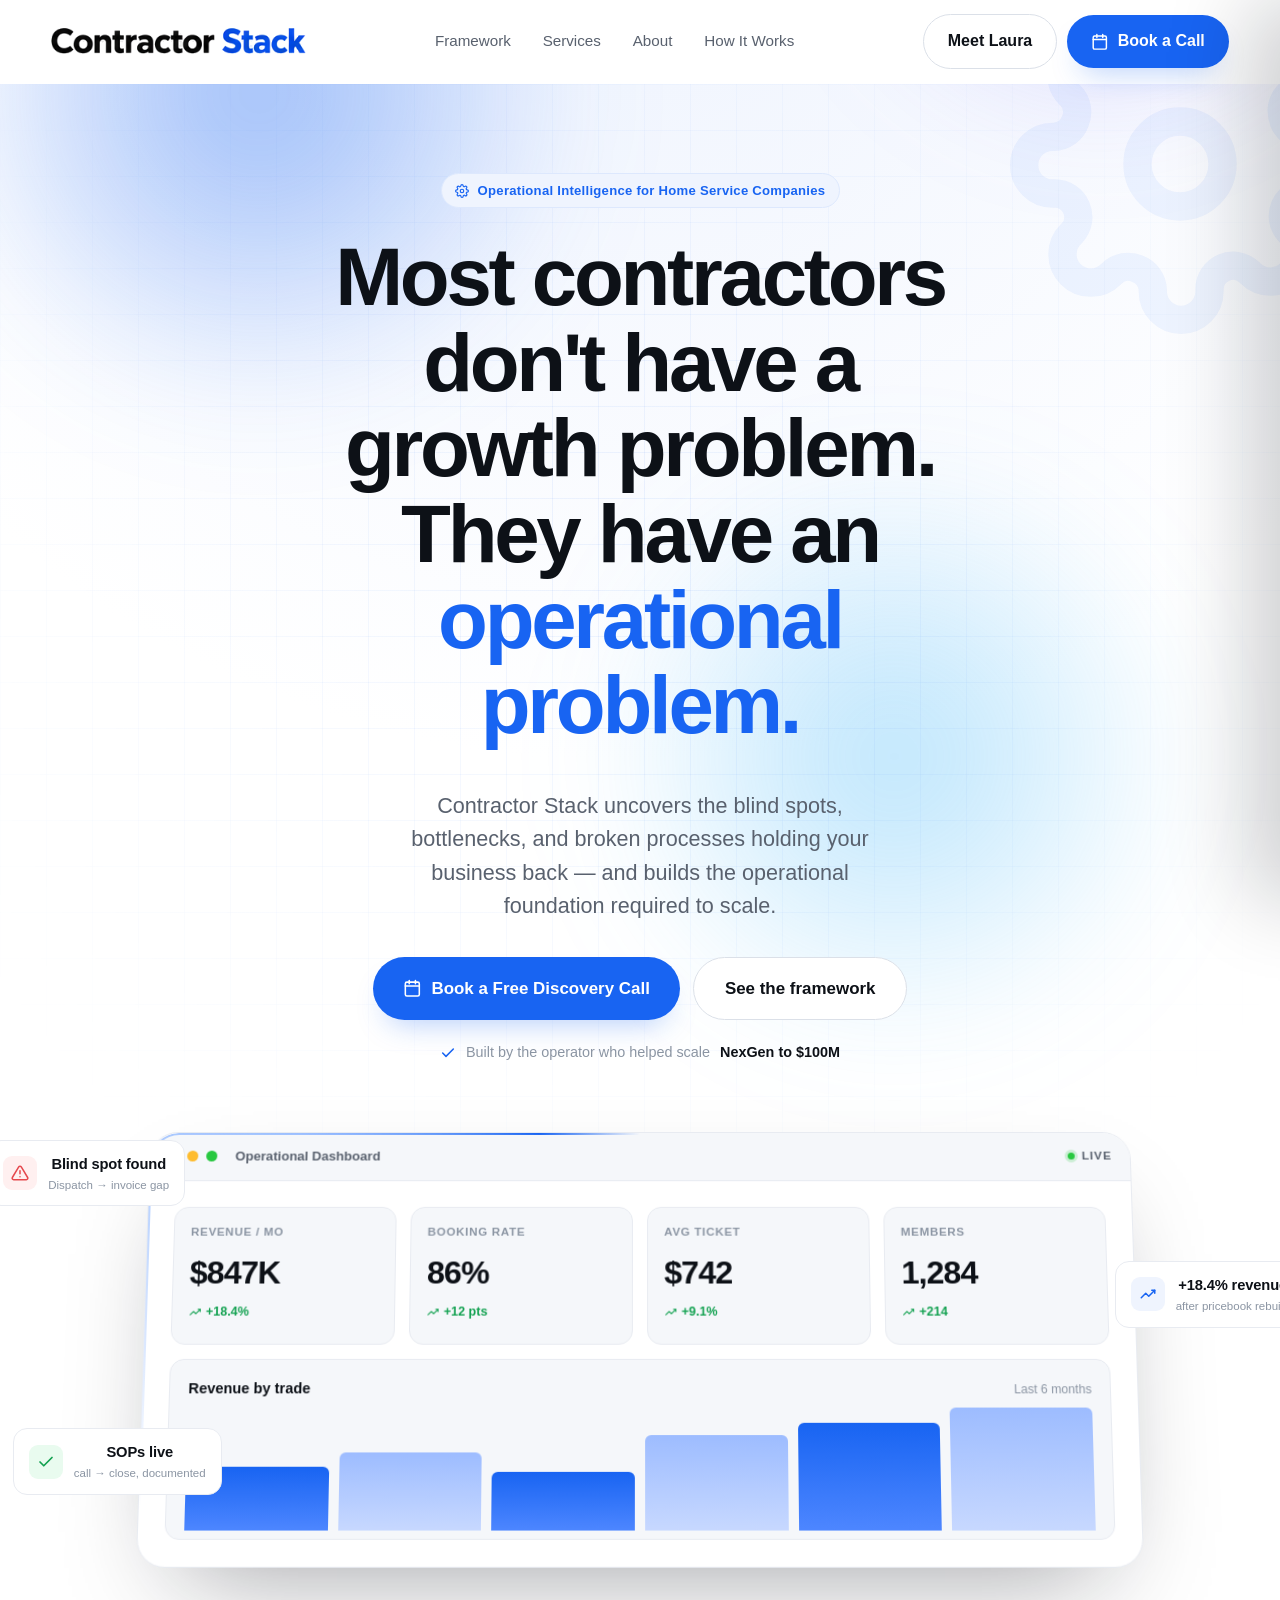
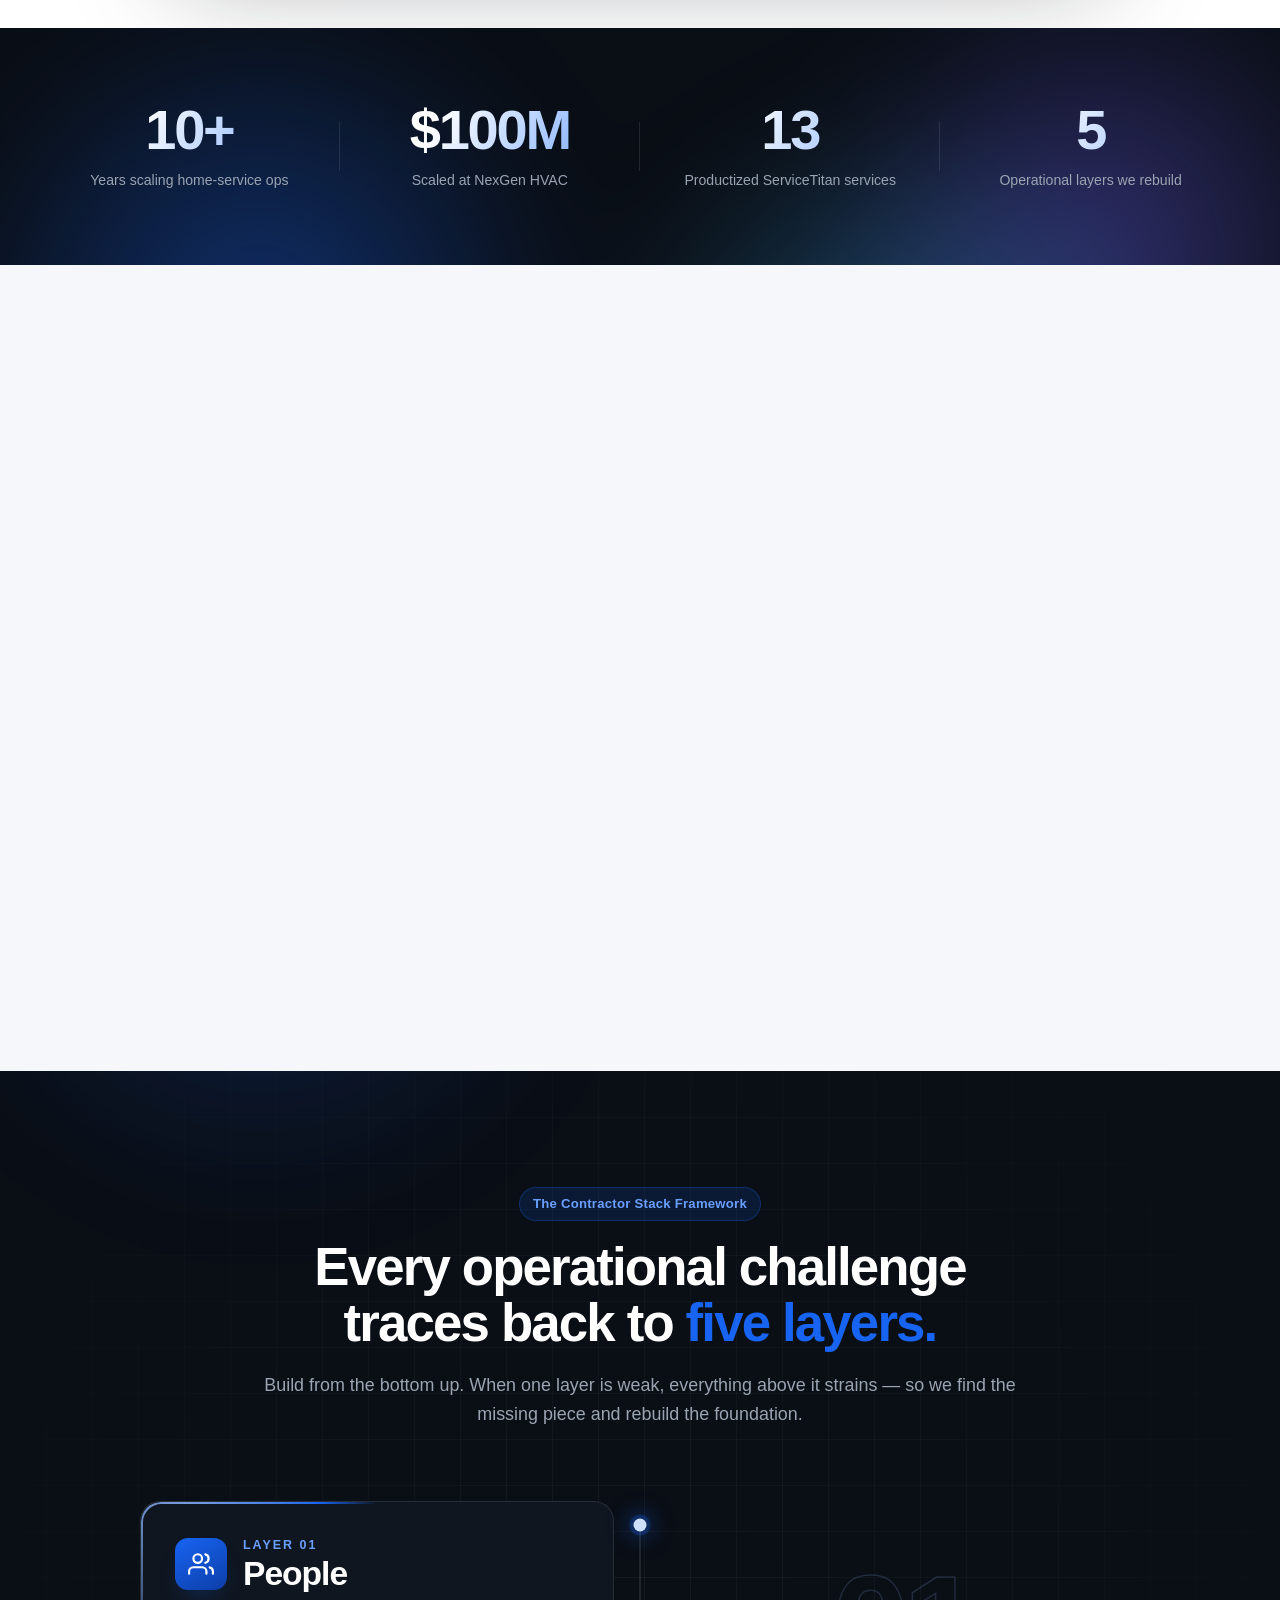
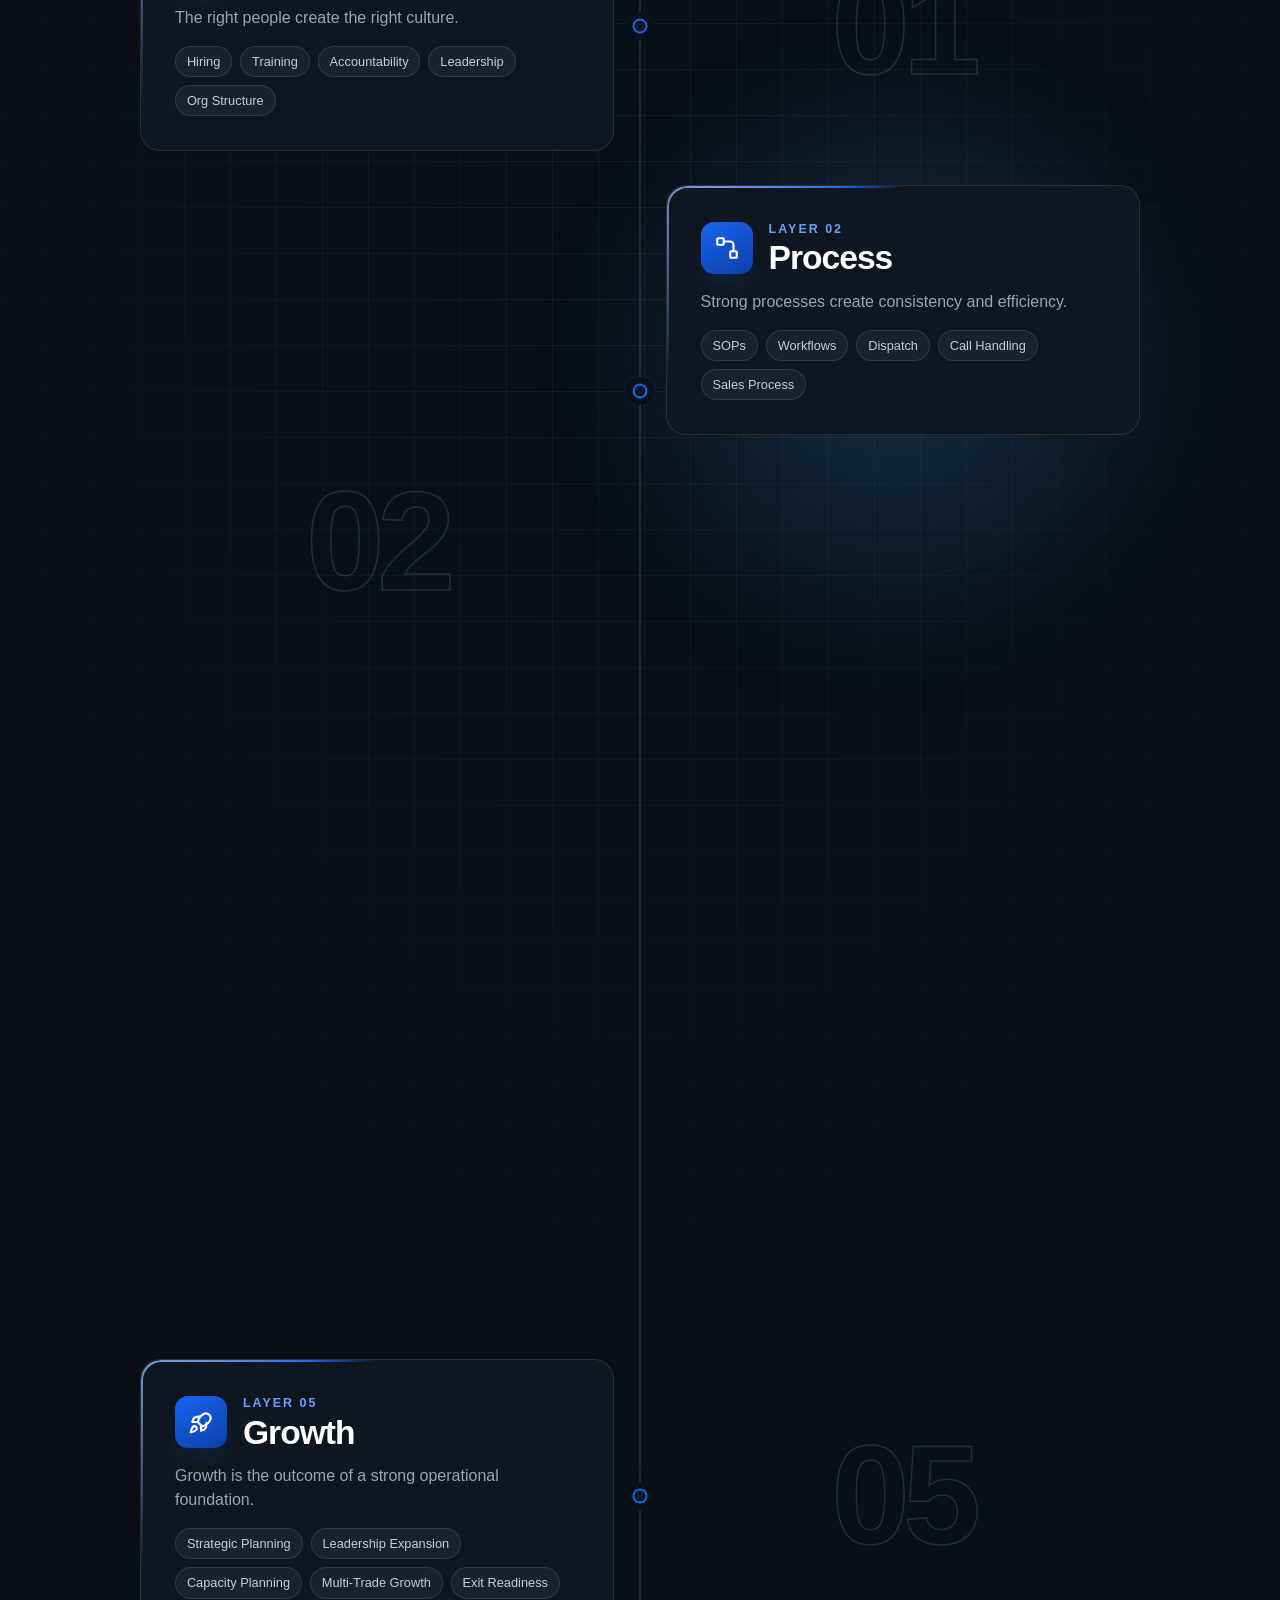
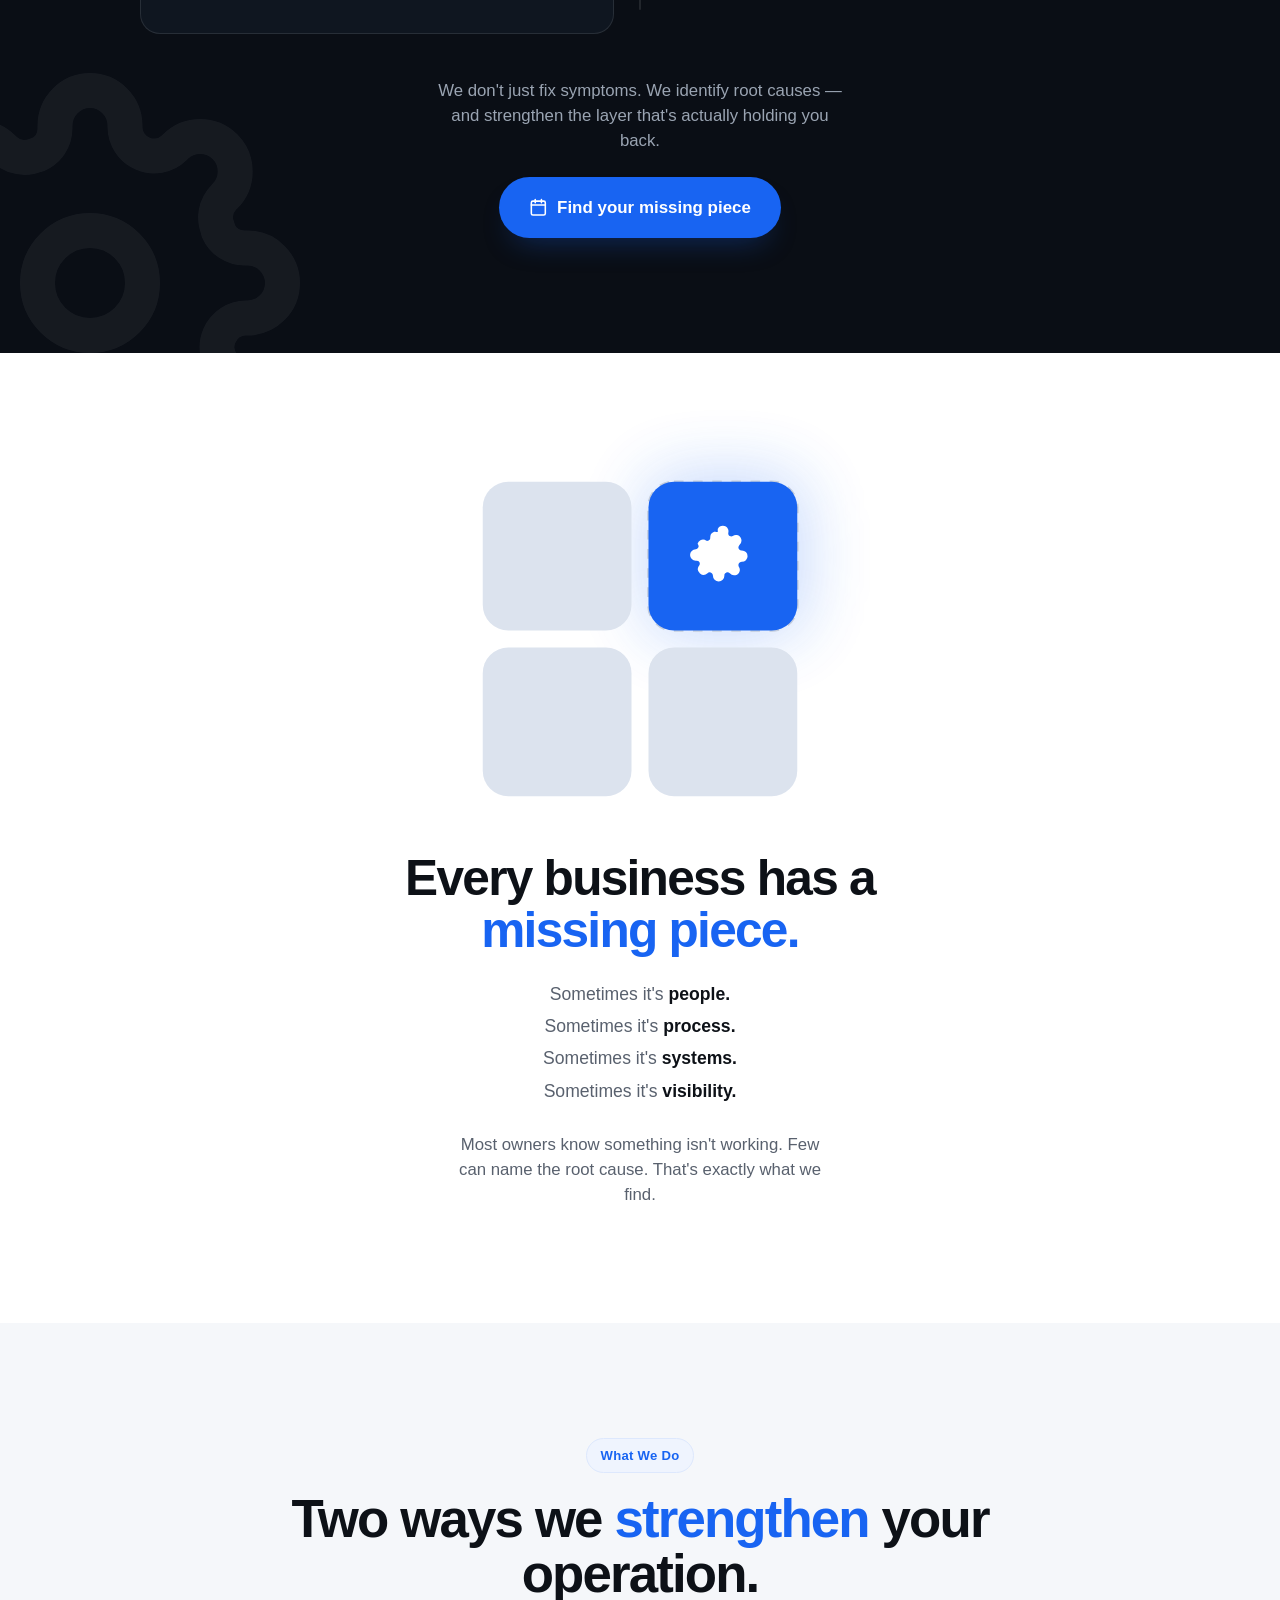
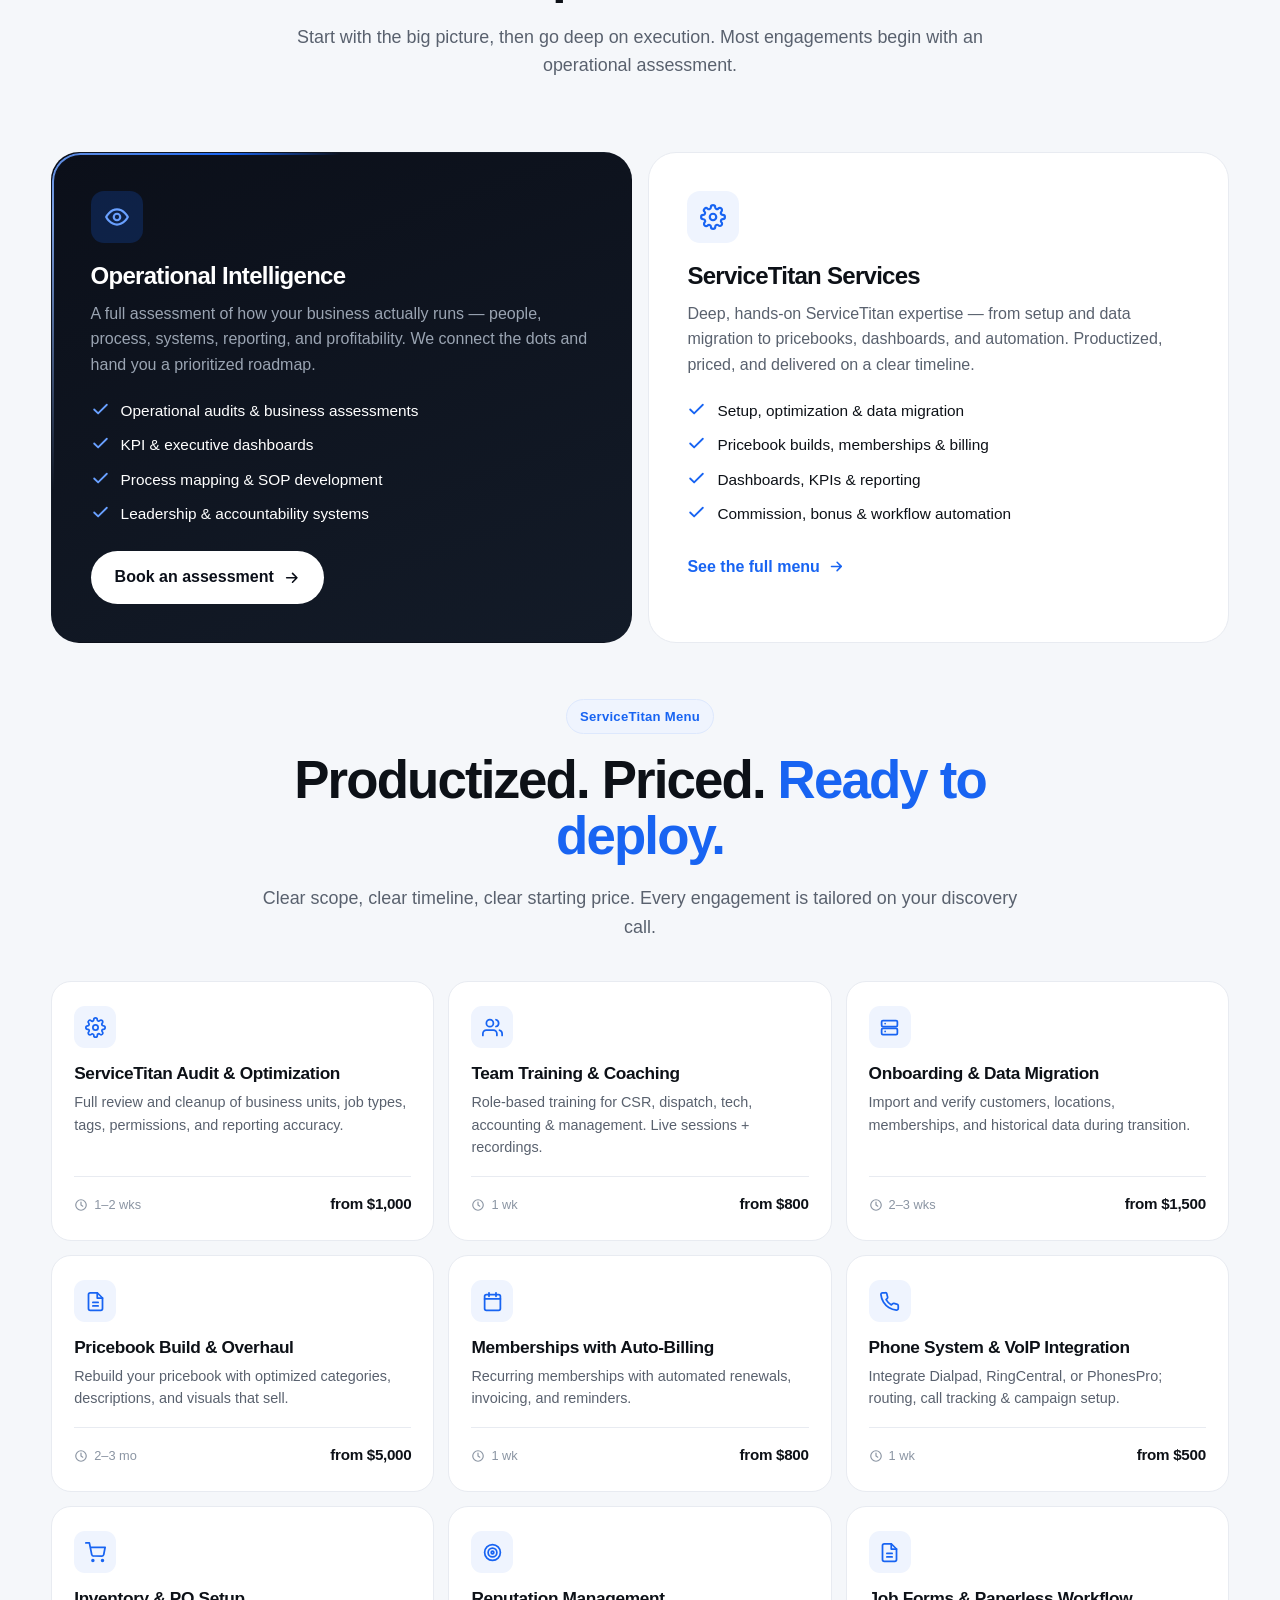
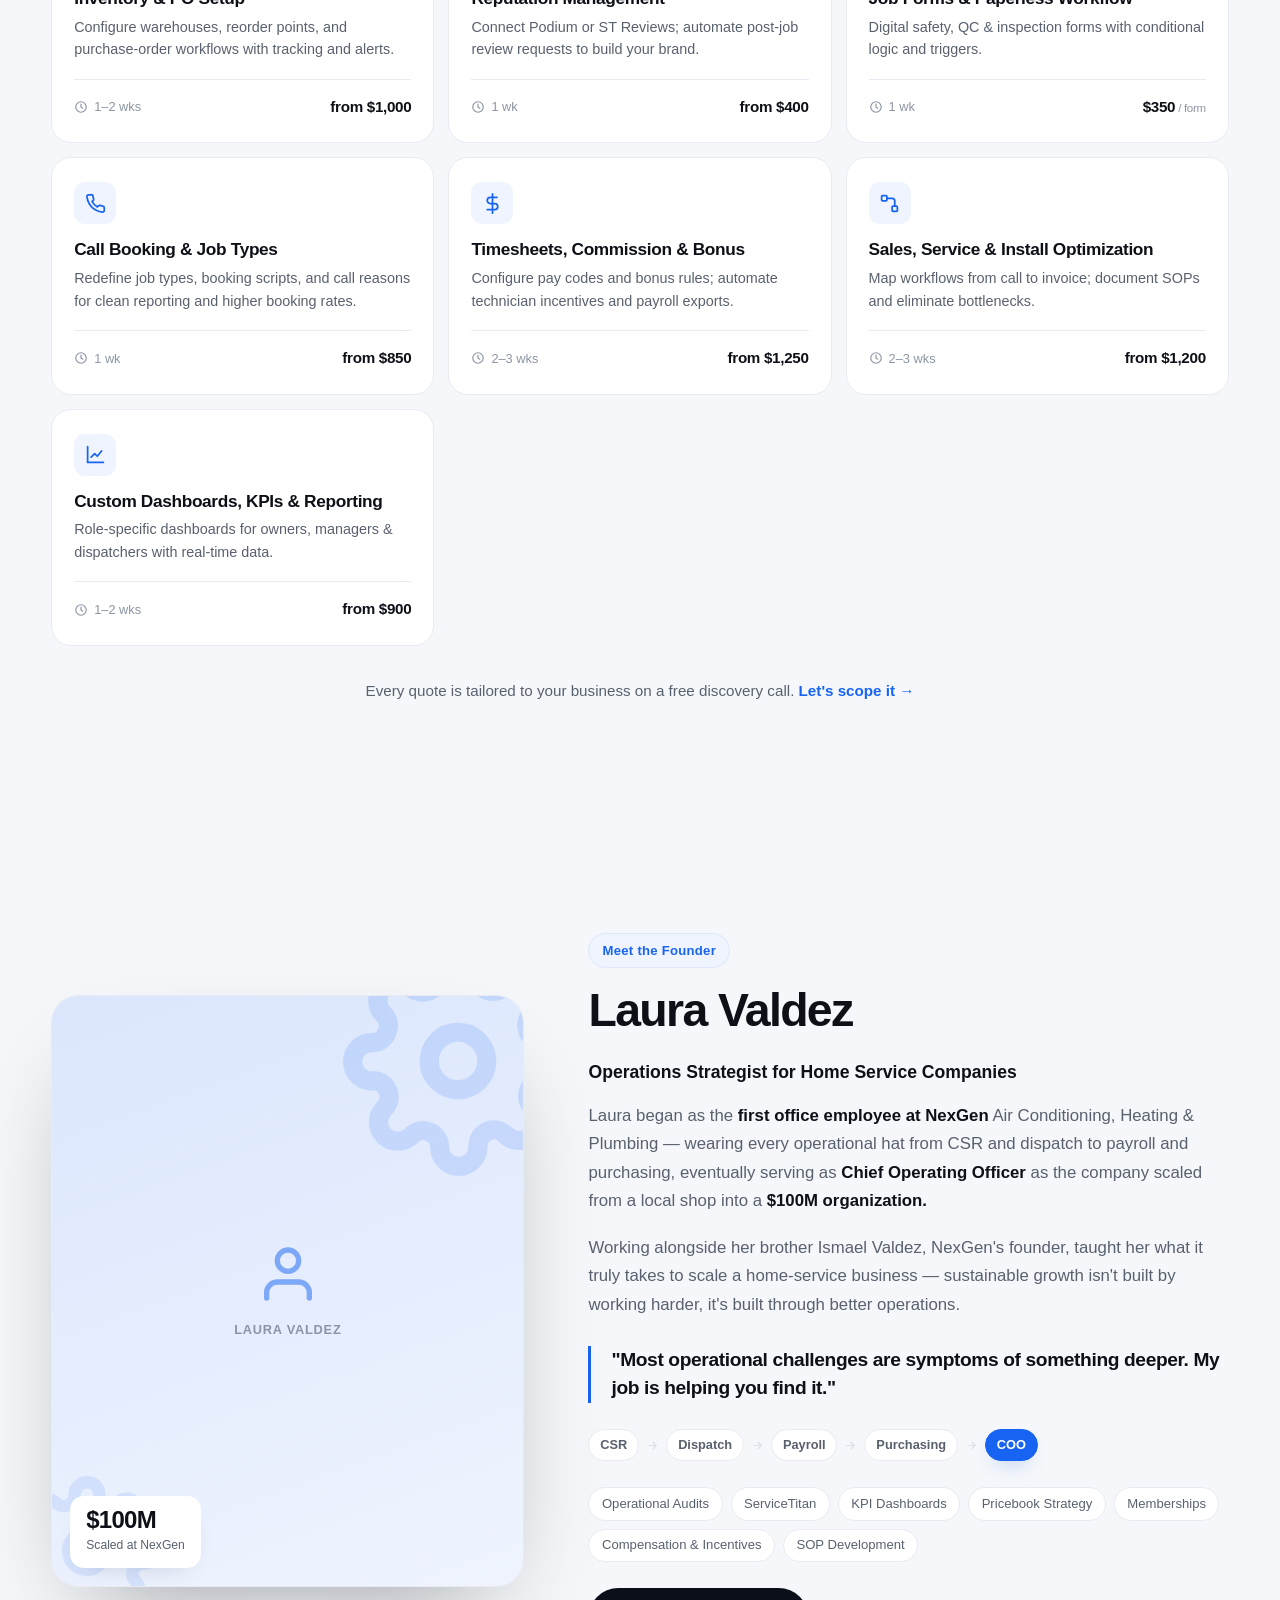
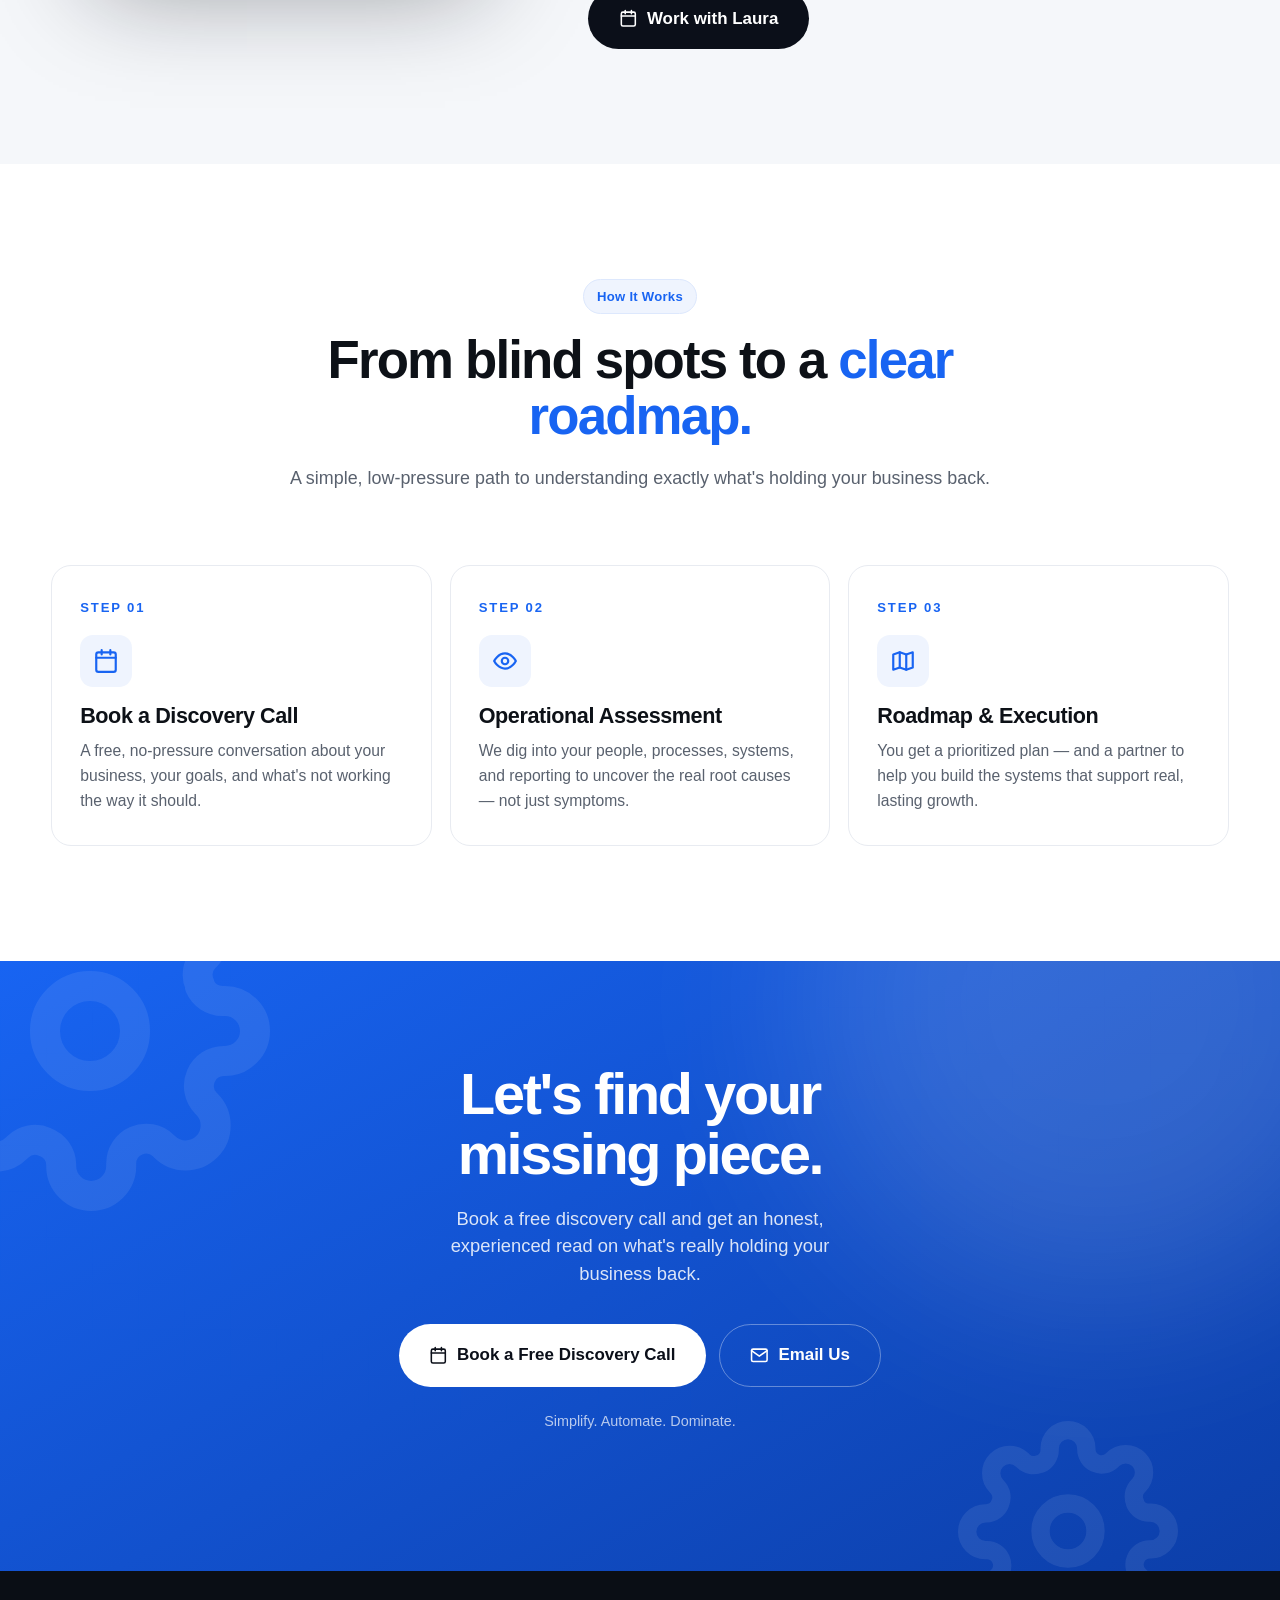
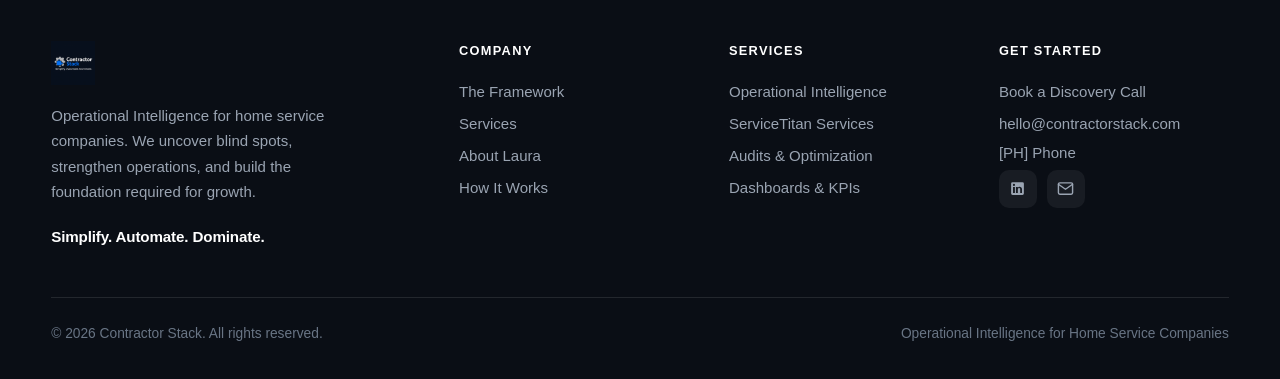
==== index.html @ b3889543 "initiate" ====
<!DOCTYPE html>
<html lang="en">
<head>
<meta charset="UTF-8" />
<meta name="viewport" content="width=device-width, initial-scale=1.0" />
<title>Contractor Stack — Operational Intelligence for Home Service Companies</title>
<meta name="description" content="Most contractors don't have a growth problem — they have an operational problem. Contractor Stack uncovers blind spots, strengthens operations, and builds the foundation for growth. Book a free discovery call." />
<meta name="theme-color" content="#ffffff" />
<link rel="icon" href="assets/img/logo-icon.png" />

<!--
  ===========================================================================
   CONTRACTOR STACK — HOMEPAGE (single self-contained file)
   Operational Intelligence for Home Service Companies · Founder: Laura Valdez
   Tagline: Simplify. Automate. Dominate.
   Brand: blue #1864F2 · black #111 · grays · white. Type: Suisse Intl (Apple-style).
   [PH] to swap: booking/Calendly URL (all "Book a Discovery Call" CTAs → #contact),
   contact email/phone/domain, Laura headshot, testimonials, partner logos.
  ===========================================================================
-->

<link rel="stylesheet" href="assets/site.css">
</head>
<body>

<!-- ============ NAV ============ -->
<header class="nav" id="nav">
  <div class="wrap">
    <a href="#top" class="brand" aria-label="Contractor Stack home"><img src="assets/img/logo-word.png" alt="Contractor Stack"></a>
    <nav class="nav-links">
      <a href="framework.html">Framework</a>
      <a href="services.html">Services</a>
      <a href="about.html">About</a>
      <a href="index.html#process">How It Works</a>
    </nav>
    <div class="nav-cta">
      <a class="btn btn-ghost" href="about.html">Meet Laura</a>
      <a class="btn btn-blue" href="contact.html"><svg><use href="#i-cal"/></svg> Book a Call</a>
    </div>
    <button class="nav-toggle" id="navToggle" aria-label="Menu"><span></span><span></span><span></span></button>
  </div>
</header>
<div class="drawer" id="drawer">
  <div class="drawer-scrim" data-close></div>
  <div class="drawer-panel">
    <div class="dh"><img src="assets/img/logo-word.png" alt="Contractor Stack"><button class="drawer-close" data-close aria-label="Close">&times;</button></div>
    <a class="dl" href="framework.html" data-close>Framework</a>
    <a class="dl" href="services.html" data-close>Services</a>
    <a class="dl" href="about.html" data-close>About</a>
    <a class="dl" href="index.html#process" data-close>How It Works</a>
    <div class="drawer-foot">
      <a class="btn btn-blue" href="contact.html" data-close><svg><use href="#i-cal"/></svg> Book a Free Discovery Call</a>
    </div>
  </div>
</div>
<span id="top"></span>

<!-- ============ HERO ============ -->
<section class="hero">
  <div class="aurora"><span class="a1"></span><span class="a2"></span><span class="a3"></span></div>
  <div class="grid-bg"></div>
  <svg class="gear-deco" style="width:340px;height:340px;top:-90px;right:-70px"><use href="#i-gear"/></svg>
  <div class="wrap">
    <span class="eyebrow reveal"><svg style="width:14px;height:14px"><use href="#i-gear"/></svg> Operational Intelligence for Home Service Companies</span>
    <h1 class="reveal" data-d="1">Most contractors don't have a growth problem. They have an <span class="blue">operational problem.</span></h1>
    <p class="hero-sub reveal" data-d="2">Contractor Stack uncovers the blind spots, bottlenecks, and broken processes holding your business back — and builds the operational foundation required to scale.</p>
    <div class="hero-cta reveal" data-d="3">
      <a class="btn btn-blue btn-lg" href="contact.html"><svg><use href="#i-cal"/></svg> Book a Free Discovery Call</a>
      <a class="btn btn-ghost btn-lg" href="framework.html">See the framework</a>
    </div>
    <div class="hero-trust reveal" data-d="4"><svg><use href="#i-check"/></svg> Built by the operator who helped scale <b>NexGen to $100M</b></div>
  </div>

  <div class="hero-visual reveal" data-d="3">
    <div class="float-card fc-1"><span class="fc-ico" style="background:#fff0f0;color:#e5484d"><svg><use href="#i-alert"/></svg></span><span><b>Blind spot found</b><small>Dispatch → invoice gap</small></span></div>
    <div class="float-card fc-2"><span class="fc-ico" style="background:var(--blue-050);color:var(--blue)"><svg><use href="#i-trend"/></svg></span><span><b>+18.4% revenue</b><small>after pricebook rebuild</small></span></div>
    <div class="float-card fc-3"><span class="fc-ico" style="background:#e9fbef;color:#12a150"><svg><use href="#i-check"/></svg></span><span><b>SOPs live</b><small>call → close, documented</small></span></div>
    <div class="dash beam" id="dash">
      <div class="dash-bar">
        <span class="dash-dot"></span><span class="dash-dot"></span><span class="dash-dot"></span>
        <span class="dash-title">Operational Dashboard</span>
        <span class="dash-live"><span class="d"></span> Live</span>
      </div>
      <div class="dash-body">
        <div class="kpi"><div class="l">Revenue / Mo</div><div class="n" data-count="just" data-prefix="$" data-suffix="K">0</div><div class="chg"><svg><use href="#i-trend"/></svg> +18.4%</div></div>
        <div class="kpi"><div class="l">Booking Rate</div><div class="n" data-count="86" data-suffix="%">0</div><div class="chg"><svg><use href="#i-trend"/></svg> +12 pts</div></div>
        <div class="kpi"><div class="l">Avg Ticket</div><div class="n" data-count="742" data-prefix="$">0</div><div class="chg"><svg><use href="#i-trend"/></svg> +9.1%</div></div>
        <div class="kpi"><div class="l">Members</div><div class="n" data-count="1284">0</div><div class="chg"><svg><use href="#i-trend"/></svg> +214</div></div>
        <div class="dash-chart">
          <div class="ct"><b>Revenue by trade</b><span>Last 6 months</span></div>
          <div class="bars"><span class="bar" style="height:52%"></span><span class="bar" style="height:64%"></span><span class="bar" style="height:48%"></span><span class="bar" style="height:78%"></span><span class="bar" style="height:88%"></span><span class="bar" style="height:100%"></span></div>
        </div>
      </div>
    </div>
  </div>
</section>

<!-- ============ STATS BAND ============ -->
<section class="statsband">
  <div class="aurora"><span class="a1"></span><span class="a2"></span><span class="a3"></span></div>
  <div class="wrap">
    <div class="stat-b reveal"><div class="sn" data-count="10" data-suffix="+">0</div><div class="sl">Years scaling home-service ops</div></div>
    <div class="stat-b reveal" data-d="1"><div class="sn" data-count="100" data-prefix="$" data-suffix="M">0</div><div class="sl">Scaled at NexGen HVAC</div></div>
    <div class="stat-b reveal" data-d="2"><div class="sn" data-count="13">0</div><div class="sl">Productized ServiceTitan services</div></div>
    <div class="stat-b reveal" data-d="3"><div class="sn" data-count="5">0</div><div class="sl">Operational layers we rebuild</div></div>
  </div>
</section>

<!-- ============ PROBLEM ============ -->
<section class="sec panel" id="problem">
  <div class="wrap">
    <div class="sec-head reveal">
      <span class="eyebrow">The Real Problem</span>
      <h2>Growth doesn't create problems.<br>It <span class="blue">reveals</span> them.</h2>
      <p>When a business scales, the weaknesses that were always there rise to the surface. Most owners feel it long before they can name it.</p>
    </div>
    <div class="prob-grid">
      <div class="prob reveal"><div class="prob-ico"><svg><use href="#i-server"/></svg></div><h4>Weak Systems</h4><p>Tools that don't talk, held together by workarounds.</p></div>
      <div class="prob reveal" data-d="1"><div class="prob-ico"><svg><use href="#i-chart"/></svg></div><h4>Poor Reporting</h4><p>Numbers that don't tell the full story — or the truth.</p></div>
      <div class="prob reveal" data-d="2"><div class="prob-ico"><svg><use href="#i-eye"/></svg></div><h4>No Accountability</h4><p>Unclear ownership and results nobody's tracking.</p></div>
      <div class="prob reveal" data-d="3"><div class="prob-ico"><svg><use href="#i-flow"/></svg></div><h4>Broken Processes</h4><p>Inconsistent handoffs from call to invoice.</p></div>
      <div class="prob reveal" data-d="4"><div class="prob-ico"><svg><use href="#i-alert"/></svg></div><h4>Leadership Bottlenecks</h4><p>Everything routes through the owner — and stalls.</p></div>
    </div>
  </div>
</section>

<!-- ============ FRAMEWORK ============ -->
<section class="sec dark fw" id="framework">
  <div class="aurora"><span class="a1"></span><span class="a2"></span><span class="a3"></span></div>
  <div class="grid-bg"></div>
  <svg class="gear-deco rev" style="width:420px;height:420px;bottom:-140px;left:-120px"><use href="#i-gear"/></svg>
  <div class="wrap">
    <div class="sec-head reveal">
      <span class="eyebrow dark">The Contractor Stack Framework</span>
      <h2>Every operational challenge<br>traces back to <span class="blue">five layers.</span></h2>
      <p>Build from the bottom up. When one layer is weak, everything above it strains — so we find the missing piece and rebuild the foundation.</p>
    </div>
    <div class="fw-rail">
      <div class="fw-spine"></div>
      <div class="fw-comet"></div>
      <div class="fw-rows">
        <div class="fw-row reveal">
          <div class="fw-node"></div>
          <div class="pillar beam">
            <div class="pillar-top"><div class="pillar-ico"><svg><use href="#i-users"/></svg></div><div><div class="pillar-num">LAYER 01</div><h3>People</h3></div></div>
            <p class="pillar-desc">The right people create the right culture.</p>
            <div class="pillar-chips"><span>Hiring</span><span>Training</span><span>Accountability</span><span>Leadership</span><span>Org Structure</span></div>
          </div>
          <div class="fw-ghost">01</div>
        </div>
        <div class="fw-row reveal">
          <div class="fw-node"></div>
          <div class="pillar beam">
            <div class="pillar-top"><div class="pillar-ico"><svg><use href="#i-flow"/></svg></div><div><div class="pillar-num">LAYER 02</div><h3>Process</h3></div></div>
            <p class="pillar-desc">Strong processes create consistency and efficiency.</p>
            <div class="pillar-chips"><span>SOPs</span><span>Workflows</span><span>Dispatch</span><span>Call Handling</span><span>Sales Process</span></div>
          </div>
          <div class="fw-ghost">02</div>
        </div>
        <div class="fw-row reveal">
          <div class="fw-node"></div>
          <div class="pillar beam">
            <div class="pillar-top"><div class="pillar-ico"><svg><use href="#i-server"/></svg></div><div><div class="pillar-num">LAYER 03</div><h3>Systems</h3></div></div>
            <p class="pillar-desc">Smart systems support execution and scale.</p>
            <div class="pillar-chips"><span>ServiceTitan</span><span>Reporting</span><span>Inventory</span><span>Purchasing</span><span>Automation</span><span>Integrations</span></div>
          </div>
          <div class="fw-ghost">03</div>
        </div>
        <div class="fw-row reveal">
          <div class="fw-node"></div>
          <div class="pillar beam">
            <div class="pillar-top"><div class="pillar-ico"><svg><use href="#i-dollar"/></svg></div><div><div class="pillar-num">LAYER 04</div><h3>Profit</h3></div></div>
            <p class="pillar-desc">Visibility drives better decisions and stronger results.</p>
            <div class="pillar-chips"><span>KPIs</span><span>Pricebooks</span><span>Memberships</span><span>Financial Visibility</span><span>Revenue Optimization</span></div>
          </div>
          <div class="fw-ghost">04</div>
        </div>
        <div class="fw-row reveal">
          <div class="fw-node"></div>
          <div class="pillar beam">
            <div class="pillar-top"><div class="pillar-ico"><svg><use href="#i-rocket"/></svg></div><div><div class="pillar-num">LAYER 05</div><h3>Growth</h3></div></div>
            <p class="pillar-desc">Growth is the outcome of a strong operational foundation.</p>
            <div class="pillar-chips"><span>Strategic Planning</span><span>Leadership Expansion</span><span>Capacity Planning</span><span>Multi-Trade Growth</span><span>Exit Readiness</span></div>
          </div>
          <div class="fw-ghost">05</div>
        </div>
      </div>
    </div>
    <div class="fw-foot reveal">
      <p>We don't just fix symptoms. We identify root causes — and strengthen the layer that's actually holding you back.</p>
      <a class="btn btn-blue btn-lg" href="contact.html"><svg><use href="#i-cal"/></svg> Find your missing piece</a>
    </div>
  </div>
</section>

<!-- ============ PUZZLE ============ -->
<section class="sec">
  <div class="wrap puzzle">
    <div class="puzzle-graphic" id="puzzle">
      <svg viewBox="0 0 320 320" aria-hidden="true">
        <rect x="12" y="12" width="140" height="140" rx="24" fill="#dce3ee"/>
        <rect x="12" y="168" width="140" height="140" rx="24" fill="#dce3ee"/>
        <rect x="168" y="168" width="140" height="140" rx="24" fill="#dce3ee"/>
        <rect x="168" y="12" width="140" height="140" rx="24" fill="none" stroke="#c4cddc" stroke-width="2.5" stroke-dasharray="9 9"/>
        <g class="pz-miss">
          <rect class="tile" x="168" y="12" width="140" height="140" rx="24"/>
          <use href="#i-puzzle" x="204" y="48" width="68" height="68"/>
        </g>
      </svg>
    </div>
    <h2 class="reveal">Every business has a <span class="blue">missing piece.</span></h2>
    <div class="puzzle-lines">
      <span>Sometimes it's <b>people.</b></span>
      <span>Sometimes it's <b>process.</b></span>
      <span>Sometimes it's <b>systems.</b></span>
      <span>Sometimes it's <b>visibility.</b></span>
    </div>
    <p style="color:var(--muted);max-width:40ch;margin:28px auto 0;font-size:1.05rem">Most owners know something isn't working. Few can name the root cause. That's exactly what we find.</p>
  </div>
</section>

<!-- ============ SERVICES ============ -->
<section class="sec panel" id="services">
  <div class="wrap">
    <div class="sec-head reveal">
      <span class="eyebrow">What We Do</span>
      <h2>Two ways we <span class="blue">strengthen</span> your operation.</h2>
      <p>Start with the big picture, then go deep on execution. Most engagements begin with an operational assessment.</p>
    </div>

    <div class="svc-split">
      <div class="svc-lane hl beam reveal">
        <div class="lane-ico"><svg><use href="#i-eye"/></svg></div>
        <h3>Operational Intelligence</h3>
        <p>A full assessment of how your business actually runs — people, process, systems, reporting, and profitability. We connect the dots and hand you a prioritized roadmap.</p>
        <ul class="lane-list">
          <li><svg><use href="#i-check"/></svg> Operational audits &amp; business assessments</li>
          <li><svg><use href="#i-check"/></svg> KPI &amp; executive dashboards</li>
          <li><svg><use href="#i-check"/></svg> Process mapping &amp; SOP development</li>
          <li><svg><use href="#i-check"/></svg> Leadership &amp; accountability systems</li>
        </ul>
        <a class="btn btn-white" href="contact.html">Book an assessment <svg><use href="#i-arrow"/></svg></a>
      </div>
      <div class="svc-lane reveal" data-d="1">
        <div class="lane-ico"><svg><use href="#i-gear"/></svg></div>
        <h3>ServiceTitan Services</h3>
        <p>Deep, hands-on ServiceTitan expertise — from setup and data migration to pricebooks, dashboards, and automation. Productized, priced, and delivered on a clear timeline.</p>
        <ul class="lane-list">
          <li><svg><use href="#i-check"/></svg> Setup, optimization &amp; data migration</li>
          <li><svg><use href="#i-check"/></svg> Pricebook builds, memberships &amp; billing</li>
          <li><svg><use href="#i-check"/></svg> Dashboards, KPIs &amp; reporting</li>
          <li><svg><use href="#i-check"/></svg> Commission, bonus &amp; workflow automation</li>
        </ul>
        <a class="textlink" href="services.html#menu" style="margin-top:4px">See the full menu <svg><use href="#i-arrow"/></svg></a>
      </div>
    </div>

    <div class="sec-head reveal" id="st-menu" style="margin-bottom:40px">
      <span class="eyebrow">ServiceTitan Menu</span>
      <h2>Productized. Priced. <span class="blue">Ready to deploy.</span></h2>
      <p>Clear scope, clear timeline, clear starting price. Every engagement is tailored on your discovery call.</p>
    </div>
    <div class="st-grid">
      <div class="st-card reveal"><div class="st-ico"><svg><use href="#i-gear"/></svg></div><h4>ServiceTitan Audit &amp; Optimization</h4><p>Full review and cleanup of business units, job types, tags, permissions, and reporting accuracy.</p><div class="st-meta"><span class="st-time"><svg><use href="#i-clock"/></svg> 1–2 wks</span><span class="st-price">from $1,000</span></div></div>
      <div class="st-card reveal" data-d="1"><div class="st-ico"><svg><use href="#i-users"/></svg></div><h4>Team Training &amp; Coaching</h4><p>Role-based training for CSR, dispatch, tech, accounting &amp; management. Live sessions + recordings.</p><div class="st-meta"><span class="st-time"><svg><use href="#i-clock"/></svg> 1 wk</span><span class="st-price">from $800</span></div></div>
      <div class="st-card reveal" data-d="2"><div class="st-ico"><svg><use href="#i-server"/></svg></div><h4>Onboarding &amp; Data Migration</h4><p>Import and verify customers, locations, memberships, and historical data during transition.</p><div class="st-meta"><span class="st-time"><svg><use href="#i-clock"/></svg> 2–3 wks</span><span class="st-price">from $1,500</span></div></div>
      <div class="st-card reveal"><div class="st-ico"><svg><use href="#i-doc"/></svg></div><h4>Pricebook Build &amp; Overhaul</h4><p>Rebuild your pricebook with optimized categories, descriptions, and visuals that sell.</p><div class="st-meta"><span class="st-time"><svg><use href="#i-clock"/></svg> 2–3 mo</span><span class="st-price">from $5,000</span></div></div>
      <div class="st-card reveal" data-d="1"><div class="st-ico"><svg><use href="#i-cal"/></svg></div><h4>Memberships with Auto-Billing</h4><p>Recurring memberships with automated renewals, invoicing, and reminders.</p><div class="st-meta"><span class="st-time"><svg><use href="#i-clock"/></svg> 1 wk</span><span class="st-price">from $800</span></div></div>
      <div class="st-card reveal" data-d="2"><div class="st-ico"><svg><use href="#i-phone2"/></svg></div><h4>Phone System &amp; VoIP Integration</h4><p>Integrate Dialpad, RingCentral, or PhonesPro; routing, call tracking &amp; campaign setup.</p><div class="st-meta"><span class="st-time"><svg><use href="#i-clock"/></svg> 1 wk</span><span class="st-price">from $500</span></div></div>
      <div class="st-card reveal"><div class="st-ico"><svg><use href="#i-cart"/></svg></div><h4>Inventory &amp; PO Setup</h4><p>Configure warehouses, reorder points, and purchase-order workflows with tracking and alerts.</p><div class="st-meta"><span class="st-time"><svg><use href="#i-clock"/></svg> 1–2 wks</span><span class="st-price">from $1,000</span></div></div>
      <div class="st-card reveal" data-d="1"><div class="st-ico"><svg><use href="#i-target"/></svg></div><h4>Reputation Management</h4><p>Connect Podium or ST Reviews; automate post-job review requests to build your brand.</p><div class="st-meta"><span class="st-time"><svg><use href="#i-clock"/></svg> 1 wk</span><span class="st-price">from $400</span></div></div>
      <div class="st-card reveal" data-d="2"><div class="st-ico"><svg><use href="#i-doc"/></svg></div><h4>Job Forms &amp; Paperless Workflow</h4><p>Digital safety, QC &amp; inspection forms with conditional logic and triggers.</p><div class="st-meta"><span class="st-time"><svg><use href="#i-clock"/></svg> 1 wk</span><span class="st-price">$350<span> / form</span></span></div></div>
      <div class="st-card reveal"><div class="st-ico"><svg><use href="#i-phone2"/></svg></div><h4>Call Booking &amp; Job Types</h4><p>Redefine job types, booking scripts, and call reasons for clean reporting and higher booking rates.</p><div class="st-meta"><span class="st-time"><svg><use href="#i-clock"/></svg> 1 wk</span><span class="st-price">from $850</span></div></div>
      <div class="st-card reveal" data-d="1"><div class="st-ico"><svg><use href="#i-dollar"/></svg></div><h4>Timesheets, Commission &amp; Bonus</h4><p>Configure pay codes and bonus rules; automate technician incentives and payroll exports.</p><div class="st-meta"><span class="st-time"><svg><use href="#i-clock"/></svg> 2–3 wks</span><span class="st-price">from $1,250</span></div></div>
      <div class="st-card reveal" data-d="2"><div class="st-ico"><svg><use href="#i-flow"/></svg></div><h4>Sales, Service &amp; Install Optimization</h4><p>Map workflows from call to invoice; document SOPs and eliminate bottlenecks.</p><div class="st-meta"><span class="st-time"><svg><use href="#i-clock"/></svg> 2–3 wks</span><span class="st-price">from $1,200</span></div></div>
      <div class="st-card reveal"><div class="st-ico"><svg><use href="#i-chart"/></svg></div><h4>Custom Dashboards, KPIs &amp; Reporting</h4><p>Role-specific dashboards for owners, managers &amp; dispatchers with real-time data.</p><div class="st-meta"><span class="st-time"><svg><use href="#i-clock"/></svg> 1–2 wks</span><span class="st-price">from $900</span></div></div>
    </div>
    <p class="svc-note">Every quote is tailored to your business on a free discovery call. <a class="blue" href="contact.html" style="font-weight:600">Let's scope it →</a></p>
  </div>
</section>

<!-- ============ ABOUT ============ -->
<section class="sec about" id="about">
  <div class="wrap about-grid">
    <div class="about-photo reveal">
      <!-- [PH] swap for Laura's headshot: <img src="assets/img/laura.jpg" alt="Laura Valdez"> -->
      <svg class="gear-deco" style="width:230px;height:230px;top:-50px;right:-50px"><use href="#i-gear"/></svg>
      <svg class="gear-deco rev" style="width:150px;height:150px;bottom:-40px;left:-40px;opacity:.1"><use href="#i-gear"/></svg>
      <div class="ph"><svg><use href="#i-user"/></svg><span>Laura Valdez</span></div>
      <div class="about-badge"><b>$100M</b><span>Scaled at NexGen</span></div>
    </div>
    <div class="about-copy reveal" data-d="1">
      <span class="eyebrow">Meet the Founder</span>
      <h2>Laura Valdez</h2>
      <p style="font-weight:600;color:var(--text);font-size:1.1rem;margin-bottom:14px">Operations Strategist for Home Service Companies</p>
      <p>Laura began as the <b>first office employee at NexGen</b> Air Conditioning, Heating &amp; Plumbing — wearing every operational hat from CSR and dispatch to payroll and purchasing, eventually serving as <b>Chief Operating Officer</b> as the company scaled from a local shop into a <b>$100M organization.</b></p>
      <p>Working alongside her brother Ismael Valdez, NexGen's founder, taught her what it truly takes to scale a home-service business — sustainable growth isn't built by working harder, it's built through better operations.</p>
      <blockquote class="about-quote">"Most operational challenges are symptoms of something deeper. My job is helping you find it."</blockquote>
      <div class="journey">
        <span class="jstep">CSR</span><span class="jar"><svg><use href="#i-arrow"/></svg></span>
        <span class="jstep">Dispatch</span><span class="jar"><svg><use href="#i-arrow"/></svg></span>
        <span class="jstep">Payroll</span><span class="jar"><svg><use href="#i-arrow"/></svg></span>
        <span class="jstep">Purchasing</span><span class="jar"><svg><use href="#i-arrow"/></svg></span>
        <span class="jstep last">COO</span>
      </div>
      <div class="about-chips">
        <span>Operational Audits</span><span>ServiceTitan</span><span>KPI Dashboards</span><span>Pricebook Strategy</span><span>Memberships</span><span>Compensation &amp; Incentives</span><span>SOP Development</span>
      </div>
      <a class="btn btn-dark btn-lg" href="contact.html"><svg><use href="#i-cal"/></svg> Work with Laura</a>
    </div>
  </div>
</section>

<!-- ============ PROCESS ============ -->
<section class="sec" id="process">
  <div class="wrap">
    <div class="sec-head reveal">
      <span class="eyebrow">How It Works</span>
      <h2>From blind spots to a <span class="blue">clear roadmap.</span></h2>
      <p>A simple, low-pressure path to understanding exactly what's holding your business back.</p>
    </div>
    <div class="proc-grid">
      <div class="proc reveal"><div class="pn">STEP 01</div><div class="p-ico"><svg><use href="#i-cal"/></svg></div><h4>Book a Discovery Call</h4><p>A free, no-pressure conversation about your business, your goals, and what's not working the way it should.</p></div>
      <div class="proc reveal" data-d="1"><div class="pn">STEP 02</div><div class="p-ico"><svg><use href="#i-eye"/></svg></div><h4>Operational Assessment</h4><p>We dig into your people, processes, systems, and reporting to uncover the real root causes — not just symptoms.</p></div>
      <div class="proc reveal" data-d="2"><div class="pn">STEP 03</div><div class="p-ico"><svg><use href="#i-map"/></svg></div><h4>Roadmap &amp; Execution</h4><p>You get a prioritized plan — and a partner to help you build the systems that support real, lasting growth.</p></div>
    </div>
  </div>
</section>

<!-- ============ CTA ============ -->
<section class="cta" id="contact">
  <div class="cta-glow"></div>
  <div class="grid-bg" style="opacity:.6"></div>
  <svg class="gear-deco" style="width:360px;height:360px;top:-110px;left:-90px;opacity:.08;color:#fff"><use href="#i-gear"/></svg>
  <svg class="gear-deco rev" style="width:220px;height:220px;bottom:-70px;right:8%;opacity:.08;color:#fff"><use href="#i-gear"/></svg>
  <div class="wrap">
    <div class="reveal">
      <h2>Let's find your missing piece.</h2>
      <p>Book a free discovery call and get an honest, experienced read on what's really holding your business back.</p>
    </div>
    <div class="cta-actions reveal" data-d="1">
      <!-- [PH] point to real Calendly / booking URL -->
      <a class="btn btn-white btn-lg" href="contact.html"><svg><use href="#i-cal"/></svg> Book a Free Discovery Call</a>
      <a class="btn btn-outline-w btn-lg" href="mailto:hello@contractorstack.com"><svg><use href="#i-mail"/></svg> Email Us</a>
    </div>
    <p style="margin-top:24px;font-size:.9rem;color:rgba(255,255,255,.7)">Simplify. Automate. Dominate.</p>
  </div>
</section>

<!-- ============ FOOTER ============ -->
<footer class="footer">
  <div class="wrap">
    <div class="foot-grid">
      <div class="foot-brand">
        <img src="assets/img/logo-full-dark.png" alt="Contractor Stack">
        <p>Operational Intelligence for home service companies. We uncover blind spots, strengthen operations, and build the foundation required for growth.</p>
        <span class="foot-tag">Simplify. Automate. Dominate.</span>
      </div>
      <div class="foot-col">
        <h5>Company</h5>
        <a href="framework.html">The Framework</a>
        <a href="services.html">Services</a>
        <a href="about.html">About Laura</a>
        <a href="#process">How It Works</a>
      </div>
      <div class="foot-col">
        <h5>Services</h5>
        <a href="services.html">Operational Intelligence</a>
        <a href="services.html#menu">ServiceTitan Services</a>
        <a href="services.html#menu">Audits &amp; Optimization</a>
        <a href="services.html#menu">Dashboards &amp; KPIs</a>
      </div>
      <div class="foot-col">
        <h5>Get Started</h5>
        <a href="contact.html">Book a Discovery Call</a>
        <a href="mailto:hello@contractorstack.com">hello@contractorstack.com</a>
        <p style="padding-top:2px">[PH] Phone</p>
        <div class="foot-socials"><a href="#" aria-label="LinkedIn"><svg><use href="#i-linkedin"/></svg></a><a href="mailto:hello@contractorstack.com" aria-label="Email"><svg><use href="#i-mail"/></svg></a></div>
      </div>
    </div>
    <div class="foot-bar">
      <span>© <span id="year">2026</span> Contractor Stack. All rights reserved.</span>
      <span>Operational Intelligence for Home Service Companies</span>
    </div>
  </div>
</footer>

<div class="mcta"><a class="btn btn-blue" href="contact.html"><svg><use href="#i-cal"/></svg> Book a Free Discovery Call</a></div>

<script src="assets/site.js"></script>
</body>
</html>
---- assets/site.css ----
@font-face{font-family:'Suisse Intl';src:url('assets/fonts/SuisseIntl-Light.ttf') format('truetype');font-weight:300;font-style:normal;font-display:swap}
@font-face{font-family:'Suisse Intl';src:url('assets/fonts/SuisseIntl-Regular.ttf') format('truetype');font-weight:400;font-style:normal;font-display:swap}
@font-face{font-family:'Suisse Intl';src:url('assets/fonts/SuisseIntl-Bold.ttf') format('truetype');font-weight:700;font-style:normal;font-display:swap}

:root{
  --blue:#1864F2;--blue-600:#0f4fd1;--blue-700:#0b3ea8;--blue-050:#eff4fe;--blue-100:#dde8fd;--blue-glow:rgba(24,100,242,.35);
  --ink:#0b0f19;--text:#0d1117;--muted:#59616e;--muted-2:#8b95a3;
  --line:#e8ebf1;--line-2:#dbe0e8;--bg:#ffffff;--panel:#f5f7fa;--panel-2:#eef1f6;
  --dark:#0a0e15;--dark-2:#0f1620;--dark-line:rgba(255,255,255,.1);
  --radius:20px;--radius-lg:28px;--pill:100px;
  --shadow-sm:0 10px 26px -14px rgba(11,15,25,.18);
  --shadow:0 44px 100px -44px rgba(11,15,25,.42);
  --ease:cubic-bezier(.16,1,.3,1);
  --wrap:1200px;
}
*{box-sizing:border-box;margin:0;padding:0}
html{scroll-behavior:smooth;-webkit-text-size-adjust:100%}
body{font-family:'Suisse Intl',-apple-system,BlinkMacSystemFont,'Segoe UI',sans-serif;color:var(--text);background:var(--bg);line-height:1.5;-webkit-font-smoothing:antialiased;overflow-x:hidden}
img{display:block;max-width:100%}
a{color:inherit;text-decoration:none}
button{font-family:inherit;cursor:pointer;border:0;background:none}
ul{list-style:none}
::selection{background:var(--blue);color:#fff}

h1,h2,h3,h4{font-weight:700;letter-spacing:-.03em;line-height:1.05}
.wrap{width:min(var(--wrap),92vw);margin-inline:auto}
.blue{color:var(--blue)}
.eyebrow{display:inline-flex;align-items:center;gap:9px;font-size:.82rem;font-weight:600;letter-spacing:.02em;color:var(--blue);
  background:var(--blue-050);border:1px solid var(--blue-100);border-radius:var(--pill);padding:.5em 1em}
.eyebrow.dark{background:rgba(24,100,242,.14);border-color:rgba(24,100,242,.3);color:#69a0ff}

/* ============ BUTTONS ============ */
.btn{display:inline-flex;align-items:center;justify-content:center;gap:.55em;font-weight:600;font-size:1rem;
  padding:.92em 1.5em;border-radius:var(--pill);white-space:nowrap;transition:transform .25s var(--ease),box-shadow .25s var(--ease),background .2s}
.btn svg{width:1.1em;height:1.1em}
.btn-blue{color:#fff;background:var(--blue);box-shadow:0 16px 30px -14px var(--blue-glow)}
.btn-blue:hover{background:var(--blue-600);transform:translateY(-2px);box-shadow:0 22px 40px -16px var(--blue-glow)}
.btn-dark{color:#fff;background:var(--ink)}
.btn-dark:hover{transform:translateY(-2px);background:#161c28}
.btn-ghost{color:var(--text);border:1px solid var(--line-2);background:#fff}
.btn-ghost:hover{border-color:var(--blue);color:var(--blue);transform:translateY(-2px)}
.btn-white{color:var(--ink);background:#fff}
.btn-white:hover{transform:translateY(-2px);box-shadow:var(--shadow-sm)}
.btn-outline-w{color:#fff;border:1px solid rgba(255,255,255,.35)}
.btn-outline-w:hover{background:rgba(255,255,255,.1);transform:translateY(-2px)}
.btn-lg{font-size:1.06rem;padding:1.05em 1.8em}
.textlink{display:inline-flex;align-items:center;gap:.5em;font-weight:600;color:var(--blue)}
.textlink svg{width:1.05em;height:1.05em;transition:transform .25s var(--ease)}
.textlink:hover svg{transform:translateX(4px)}

/* ============ NAV ============ */
.nav{position:sticky;top:0;z-index:50;background:rgba(255,255,255,.8);backdrop-filter:blur(18px) saturate(160%);
  border-bottom:1px solid transparent;transition:border-color .3s,box-shadow .3s}
.nav.scrolled{border-bottom-color:var(--line);box-shadow:0 6px 24px -18px rgba(11,15,25,.3)}
.nav .wrap{display:flex;align-items:center;justify-content:space-between;gap:24px;padding:.85rem 0}
.brand img{height:26px;width:auto}
.nav-links{display:flex;align-items:center;gap:6px}
.nav-links a{font-weight:500;font-size:.95rem;color:var(--muted);padding:.5em .85em;border-radius:9px;transition:color .2s,background .2s}
.nav-links a:hover{color:var(--text);background:var(--panel)}
.nav-cta{display:flex;align-items:center;gap:10px}
.nav-toggle{display:none;width:44px;height:44px;border:1px solid var(--line-2);border-radius:11px;flex-direction:column;gap:5px;align-items:center;justify-content:center}
.nav-toggle span{width:19px;height:2px;background:var(--text);border-radius:2px;transition:.3s var(--ease)}
.nav-toggle.open span:nth-child(1){transform:translateY(7px) rotate(45deg)}
.nav-toggle.open span:nth-child(2){opacity:0}
.nav-toggle.open span:nth-child(3){transform:translateY(-7px) rotate(-45deg)}
@media(max-width:940px){.nav-links,.nav-cta .btn-ghost{display:none}.nav-toggle{display:flex}}

.drawer{position:fixed;inset:0;z-index:70;pointer-events:none}
.drawer-scrim{position:absolute;inset:0;background:rgba(11,15,25,.4);opacity:0;transition:opacity .35s}
.drawer-panel{position:absolute;top:0;right:0;height:100%;width:min(340px,86vw);background:#fff;box-shadow:-30px 0 80px rgba(11,15,25,.2);
  transform:translateX(100%);transition:transform .4s var(--ease);display:flex;flex-direction:column;padding:22px;gap:4px}
.drawer.open{pointer-events:auto}.drawer.open .drawer-scrim{opacity:1}.drawer.open .drawer-panel{transform:none}
.drawer .dh{display:flex;align-items:center;justify-content:space-between;margin-bottom:14px}
.drawer .dh img{height:24px}
.drawer-close{width:42px;height:42px;border:1px solid var(--line-2);border-radius:11px;font-size:1.5rem;display:grid;place-items:center}
.drawer a.dl{font-weight:600;font-size:1.2rem;padding:.7em .2em;border-bottom:1px solid var(--line)}
.drawer-foot{margin-top:auto;display:flex;flex-direction:column;gap:10px;padding-top:14px}

/* ============ HERO ============ */
.hero{position:relative;overflow:hidden;text-align:center;padding:clamp(48px,7vw,96px) 0 clamp(40px,5vw,64px);
  background:radial-gradient(120% 90% at 50% -10%,var(--blue-050),#fff 60%)}
.hero-glow{position:absolute;top:-160px;left:50%;transform:translateX(-50%);width:900px;height:600px;
  background:radial-gradient(circle,var(--blue-glow),transparent 62%);filter:blur(40px);opacity:.5;pointer-events:none}
.hero .wrap{position:relative;z-index:2}
.hero .eyebrow{margin-bottom:26px}
.hero h1{font-size:clamp(2.5rem,6.6vw,5.1rem);letter-spacing:-.04em;max-width:15ch;margin:0 auto .5em}
.hero-sub{font-size:clamp(1.08rem,1.7vw,1.35rem);color:var(--muted);max-width:40ch;margin:0 auto 34px;line-height:1.55;font-weight:400}
.hero-cta{display:flex;gap:13px;justify-content:center;flex-wrap:wrap;margin-bottom:22px}
.hero-trust{display:inline-flex;align-items:center;gap:10px;font-size:.9rem;color:var(--muted-2)}
.hero-trust b{color:var(--text);font-weight:600}
.hero-trust svg{width:16px;height:16px;color:var(--blue)}

/* hero dashboard mock */
.hero-visual{position:relative;z-index:2;margin-top:clamp(40px,5vw,64px);perspective:1600px}
.dash{width:min(980px,94vw);margin:0 auto;background:#fff;border:1px solid var(--line);border-radius:var(--radius-lg);
  box-shadow:var(--shadow);overflow:hidden;transform:rotateX(6deg);transform-origin:center top}
.dash-bar{display:flex;align-items:center;gap:8px;padding:14px 18px;border-bottom:1px solid var(--line);background:var(--panel)}
.dash-dot{width:11px;height:11px;border-radius:50%;background:var(--line-2)}
.dash-dot:nth-child(1){background:#ff5f57}.dash-dot:nth-child(2){background:#febc2e}.dash-dot:nth-child(3){background:#28c840}
.dash-title{margin-left:10px;font-size:.82rem;font-weight:600;color:var(--muted)}
.dash-live{margin-left:auto;display:inline-flex;align-items:center;gap:7px;font-size:.74rem;font-weight:600;color:var(--muted);text-transform:uppercase;letter-spacing:.08em}
.dash-live .d{width:7px;height:7px;border-radius:50%;background:#28c840;box-shadow:0 0 0 3px rgba(40,200,64,.2)}
.dash-body{padding:clamp(16px,2.4vw,26px);display:grid;grid-template-columns:repeat(4,1fr);gap:14px}
@media(max-width:720px){.dash-body{grid-template-columns:repeat(2,1fr)}}
.kpi{background:var(--panel);border:1px solid var(--line);border-radius:14px;padding:16px 16px 18px;text-align:left}
.kpi .l{font-size:.72rem;font-weight:600;text-transform:uppercase;letter-spacing:.06em;color:var(--muted-2)}
.kpi .n{font-size:clamp(1.5rem,2.6vw,2rem);font-weight:700;letter-spacing:-.03em;margin-top:8px}
.kpi .chg{display:inline-flex;align-items:center;gap:4px;font-size:.78rem;font-weight:600;color:#12a150;margin-top:6px}
.kpi .chg svg{width:13px;height:13px}
.dash-chart{grid-column:1/-1;background:var(--panel);border:1px solid var(--line);border-radius:14px;padding:18px 18px 8px}
.dash-chart .ct{display:flex;align-items:center;justify-content:space-between;margin-bottom:8px}
.dash-chart .ct b{font-size:.9rem;font-weight:600}
.dash-chart .ct span{font-size:.76rem;color:var(--muted-2)}
.bars{display:flex;align-items:flex-end;gap:10px;height:120px}
.bars .bar{flex:1;border-radius:6px 6px 0 0;background:linear-gradient(180deg,var(--blue),#4d86ff);transform-origin:bottom;transform:scaleY(0);transition:transform 1s var(--ease)}
.bars .bar:nth-child(even){background:linear-gradient(180deg,#9dbcff,#c7d8ff)}
.dash.in .bars .bar{transform:scaleY(1)}
@media(max-width:600px){.dash{transform:none}.hero-visual{perspective:none}}

/* ============ SECTION SHELL ============ */
.sec{padding:clamp(64px,9vw,120px) 0}
.sec.panel{background:var(--panel)}
.sec.dark{background:var(--dark);color:#fff}
.sec-head{max-width:760px;margin:0 auto clamp(48px,6vw,72px);text-align:center}
.sec-head.left{margin-inline:0;text-align:left}
.sec-head .eyebrow{margin-bottom:18px}
.sec-head h2{font-size:clamp(2rem,4.6vw,3.3rem);letter-spacing:-.035em;margin-bottom:.4em}
.sec-head p{font-size:1.12rem;color:var(--muted);line-height:1.6;font-weight:400}
.sec.dark .sec-head p{color:#9aa4b2}

/* ============ PROBLEM CARDS ============ */
.prob-grid{display:grid;grid-template-columns:repeat(5,1fr);gap:14px}
@media(max-width:940px){.prob-grid{grid-template-columns:repeat(2,1fr)}}
@media(max-width:520px){.prob-grid{grid-template-columns:1fr}}
.prob{background:#fff;border:1px solid var(--line);border-radius:var(--radius);padding:26px 22px;transition:transform .35s var(--ease),box-shadow .35s var(--ease)}
.prob:hover{transform:translateY(-5px);box-shadow:var(--shadow-sm)}
.prob-ico{width:46px;height:46px;border-radius:12px;background:#fff0f0;color:#e5484d;display:grid;place-items:center;margin-bottom:16px}
.prob-ico svg{width:23px;height:23px}
.prob h4{font-size:1.12rem;margin-bottom:.4em}
.prob p{font-size:.92rem;color:var(--muted);line-height:1.55}

/* ============ FRAMEWORK (dark) ============ */
.fw{position:relative;overflow:hidden}
.fw-glow{position:absolute;width:700px;height:700px;border-radius:50%;background:var(--blue-glow);filter:blur(120px);opacity:.25;top:20%;left:-200px;pointer-events:none}
.fw-stack{max-width:760px;margin:0 auto;display:flex;flex-direction:column;gap:0}
.pillar{position:relative;background:var(--dark-2);border:1px solid var(--dark-line);border-radius:var(--radius);padding:clamp(24px,3vw,34px);transition:border-color .4s,transform .4s var(--ease)}
.pillar:hover{border-color:rgba(24,100,242,.5);transform:translateX(6px)}
.pillar-top{display:flex;align-items:center;gap:16px;margin-bottom:14px}
.pillar-ico{width:52px;height:52px;flex:none;border-radius:13px;background:linear-gradient(150deg,var(--blue),#0d3ea8);display:grid;place-items:center;box-shadow:0 14px 26px -12px var(--blue-glow)}
.pillar-ico svg{width:26px;height:26px;color:#fff}
.pillar-num{font-size:.78rem;font-weight:700;letter-spacing:.16em;color:#69a0ff}
.pillar h3{font-size:clamp(1.6rem,3vw,2.1rem);letter-spacing:-.03em;margin-top:2px}
.pillar-desc{color:#9aa4b2;font-size:1rem;margin-bottom:16px;font-weight:400}
.pillar-chips{display:flex;flex-wrap:wrap;gap:8px}
.pillar-chips span{font-size:.8rem;font-weight:500;color:#c3ccd8;background:rgba(255,255,255,.05);border:1px solid var(--dark-line);border-radius:var(--pill);padding:.4em .85em}
.fw-arrow{display:grid;place-items:center;height:34px;color:#3a4658}
.fw-arrow svg{width:22px;height:22px}
.fw-foot{text-align:center;margin-top:44px}
.fw-foot p{color:#9aa4b2;font-size:1.05rem;max-width:44ch;margin:0 auto 24px}

/* ============ PUZZLE ============ */
.puzzle{text-align:center}
.puzzle img{width:78px;height:auto;margin:0 auto 28px;filter:drop-shadow(0 16px 30px rgba(24,100,242,.28))}
.puzzle h2{font-size:clamp(2rem,4.4vw,3.1rem);letter-spacing:-.035em;max-width:20ch;margin:0 auto .5em}
.puzzle-lines{display:flex;flex-direction:column;gap:6px;max-width:34ch;margin:24px auto 0}
.puzzle-lines span{font-size:1.1rem;color:var(--muted);font-weight:400}
.puzzle-lines span b{color:var(--text);font-weight:600}

/* ============ SERVICES ============ */
.svc-split{display:grid;grid-template-columns:1fr 1fr;gap:16px;margin-bottom:56px}
@media(max-width:820px){.svc-split{grid-template-columns:1fr}}
.svc-lane{background:#fff;border:1px solid var(--line);border-radius:var(--radius-lg);padding:clamp(28px,3vw,40px)}
.svc-lane.hl{background:linear-gradient(160deg,var(--ink),#131b28);color:#fff;border-color:transparent}
.svc-lane .lane-ico{width:52px;height:52px;border-radius:13px;background:var(--blue-050);color:var(--blue);display:grid;place-items:center;margin-bottom:20px}
.svc-lane.hl .lane-ico{background:rgba(24,100,242,.2);color:#69a0ff}
.svc-lane .lane-ico svg{width:26px;height:26px}
.svc-lane h3{font-size:1.5rem;margin-bottom:.5em}
.svc-lane p{color:var(--muted);font-size:1rem;margin-bottom:22px;line-height:1.6}
.svc-lane.hl p{color:#9aa4b2}
.lane-list{display:flex;flex-direction:column;gap:11px;margin-bottom:26px}
.lane-list li{display:flex;gap:11px;align-items:flex-start;font-size:.96rem}
.lane-list svg{width:19px;height:19px;color:var(--blue);flex:none;margin-top:1px}
.svc-lane.hl .lane-list svg{color:#69a0ff}

.st-grid{display:grid;grid-template-columns:repeat(3,1fr);gap:14px}
@media(max-width:900px){.st-grid{grid-template-columns:repeat(2,1fr)}}
@media(max-width:560px){.st-grid{grid-template-columns:1fr}}
.st-card{background:#fff;border:1px solid var(--line);border-radius:var(--radius);padding:24px 22px;display:flex;flex-direction:column;transition:transform .35s var(--ease),box-shadow .35s var(--ease),border-color .35s}
.st-card:hover{transform:translateY(-5px);box-shadow:var(--shadow-sm);border-color:var(--blue-100)}
.st-card .st-ico{width:42px;height:42px;border-radius:11px;background:var(--blue-050);color:var(--blue);display:grid;place-items:center;margin-bottom:16px}
.st-card .st-ico svg{width:21px;height:21px}
.st-card h4{font-size:1.08rem;margin-bottom:.5em;letter-spacing:-.02em}
.st-card p{font-size:.9rem;color:var(--muted);line-height:1.55;margin-bottom:18px;flex:1}
.st-meta{display:flex;align-items:center;justify-content:space-between;gap:10px;padding-top:16px;border-top:1px solid var(--line)}
.st-time{display:inline-flex;align-items:center;gap:6px;font-size:.8rem;color:var(--muted-2);font-weight:500}
.st-time svg{width:14px;height:14px}
.st-price{font-size:.95rem;font-weight:700;letter-spacing:-.02em}
.st-price span{font-size:.72rem;font-weight:500;color:var(--muted-2)}
.svc-note{text-align:center;margin-top:34px;color:var(--muted);font-size:.95rem}

/* ============ ABOUT ============ */
.about{background:var(--panel)}
.about-grid{display:grid;grid-template-columns:.85fr 1.15fr;gap:clamp(32px,5vw,64px);align-items:center}
@media(max-width:880px){.about-grid{grid-template-columns:1fr;gap:36px}}
.about-photo{position:relative;border-radius:var(--radius-lg);overflow:hidden;background:linear-gradient(160deg,#dbe6fd,#eff4fe);aspect-ratio:4/5;box-shadow:var(--shadow);border:1px solid var(--line)}
.about-photo .ph{position:absolute;inset:0;display:flex;flex-direction:column;align-items:center;justify-content:center;gap:14px;color:var(--blue)}
.about-photo .ph svg{width:64px;height:64px;opacity:.5}
.about-photo .ph span{font-size:.8rem;font-weight:600;letter-spacing:.06em;text-transform:uppercase;color:var(--muted-2)}
.about-photo img{width:100%;height:100%;object-fit:cover}
.about-badge{position:absolute;left:18px;bottom:18px;z-index:2;background:#fff;border-radius:14px;padding:12px 16px;box-shadow:var(--shadow-sm)}
.about-badge b{display:block;font-size:1.5rem;font-weight:700;letter-spacing:-.03em;line-height:1}
.about-badge span{font-size:.76rem;color:var(--muted);font-weight:500}
.about-copy .eyebrow{margin-bottom:18px}
.about-copy h2{font-size:clamp(1.9rem,4vw,2.9rem);letter-spacing:-.035em;margin-bottom:.5em}
.about-copy p{color:var(--muted);font-size:1.05rem;line-height:1.7;margin-bottom:18px;font-weight:400}
.about-copy p b{color:var(--text);font-weight:600}
.about-quote{border-left:3px solid var(--blue);padding-left:20px;margin:26px 0;font-size:1.2rem;font-weight:600;letter-spacing:-.02em;color:var(--text)}
.about-chips{display:flex;flex-wrap:wrap;gap:8px;margin-bottom:26px}
.about-chips span{font-size:.82rem;font-weight:500;color:var(--muted);background:#fff;border:1px solid var(--line);border-radius:var(--pill);padding:.45em .95em}

/* ============ PROCESS ============ */
.proc-grid{display:grid;grid-template-columns:repeat(3,1fr);gap:18px}
@media(max-width:820px){.proc-grid{grid-template-columns:1fr}}
.proc{position:relative;background:#fff;border:1px solid var(--line);border-radius:var(--radius);padding:32px 28px;transition:transform .35s var(--ease),box-shadow .35s var(--ease)}
.proc:hover{transform:translateY(-5px);box-shadow:var(--shadow-sm)}
.proc .pn{font-size:.82rem;font-weight:700;letter-spacing:.14em;color:var(--blue);margin-bottom:18px}
.proc .p-ico{width:52px;height:52px;border-radius:13px;background:var(--blue-050);color:var(--blue);display:grid;place-items:center;margin-bottom:18px}
.proc .p-ico svg{width:26px;height:26px}
.proc h4{font-size:1.35rem;margin-bottom:.45em;letter-spacing:-.02em}
.proc p{color:var(--muted);font-size:.98rem;line-height:1.6}

/* ============ CTA ============ */
.cta{position:relative;overflow:hidden;background:linear-gradient(150deg,var(--blue),#0c3ea8);color:#fff;text-align:center}
.cta-glow{position:absolute;width:600px;height:600px;border-radius:50%;background:rgba(255,255,255,.14);filter:blur(90px);top:-260px;right:-120px;pointer-events:none}
.cta .wrap{position:relative;z-index:2;padding:clamp(64px,8vw,110px) 0}
.cta h2{font-size:clamp(2.2rem,5vw,3.6rem);letter-spacing:-.04em;margin-bottom:.35em;max-width:16ch;margin-inline:auto}
.cta p{font-size:1.15rem;color:rgba(255,255,255,.85);max-width:44ch;margin:0 auto 36px;font-weight:400}
.cta-actions{display:flex;gap:13px;justify-content:center;flex-wrap:wrap}

/* ============ FOOTER ============ */
.footer{background:var(--dark);color:#9aa4b2;padding:70px 0 34px}
.foot-grid{display:grid;grid-template-columns:1.6fr 1fr 1fr 1fr;gap:40px;padding-bottom:48px;border-bottom:1px solid var(--dark-line)}
@media(max-width:820px){.foot-grid{grid-template-columns:1fr 1fr}}
@media(max-width:520px){.foot-grid{grid-template-columns:1fr}}
.foot-brand img{height:44px;width:auto;margin-bottom:18px}
.foot-brand p{font-size:.94rem;line-height:1.7;max-width:34ch;margin-bottom:20px}
.foot-tag{display:inline-flex;align-items:center;gap:8px;font-weight:700;letter-spacing:-.01em;color:#fff;font-size:.95rem}
.foot-col h5{font-size:.8rem;font-weight:700;letter-spacing:.1em;text-transform:uppercase;color:#fff;margin-bottom:16px}
.foot-col a,.foot-col p{display:block;font-size:.94rem;color:#9aa4b2;padding:.32em 0;transition:color .2s}
.foot-col a:hover{color:#fff}
.foot-bar{padding-top:26px;display:flex;align-items:center;justify-content:space-between;gap:16px;flex-wrap:wrap;font-size:.86rem;color:#697585}
.foot-socials{display:flex;gap:10px}
.foot-socials a{width:38px;height:38px;border-radius:10px;background:rgba(255,255,255,.06);display:grid;place-items:center;color:#9aa4b2;transition:.3s}
.foot-socials a:hover{background:var(--blue);color:#fff;transform:translateY(-2px)}
.foot-socials svg{width:17px;height:17px}

/* sticky mobile CTA */
.mcta{position:fixed;left:0;right:0;bottom:0;z-index:60;display:none;padding:10px 14px;background:rgba(255,255,255,.92);backdrop-filter:blur(12px);border-top:1px solid var(--line)}
.mcta .btn{width:100%}
@media(max-width:640px){.mcta{display:block}body{padding-bottom:74px}}

/* ============ BRAND GRAPHICS ============ */
.gear-deco{position:absolute;pointer-events:none;z-index:0;color:var(--blue);opacity:.06;animation:spin 46s linear infinite}
.gear-deco.rev{animation-direction:reverse;animation-duration:60s}
.sec.dark .gear-deco,.cta .gear-deco{color:#fff;opacity:.05}
@keyframes spin{to{transform:rotate(360deg)}}
.grid-bg{position:absolute;inset:0;pointer-events:none;z-index:0;
  background-image:linear-gradient(rgba(24,100,242,.07) 1px,transparent 1px),linear-gradient(90deg,rgba(24,100,242,.07) 1px,transparent 1px);
  background-size:46px 46px;mask-image:radial-gradient(80% 65% at 50% 30%,#000,transparent 78%)}
.sec.dark .grid-bg{background-image:linear-gradient(rgba(255,255,255,.05) 1px,transparent 1px),linear-gradient(90deg,rgba(255,255,255,.05) 1px,transparent 1px)}

/* icon micro-motion */
.prob-ico,.st-card .st-ico,.pillar-ico,.p-ico,.lane-ico{transition:transform .4s var(--ease)}
.prob:hover .prob-ico{transform:scale(1.08) rotate(-5deg)}
.st-card:hover .st-ico{transform:scale(1.1) rotate(5deg)}
.pillar:hover .pillar-ico{transform:rotate(10deg)}
.proc:hover .p-ico{transform:translateY(-3px) scale(1.06)}

/* hero floating insight cards */
.float-card{position:absolute;z-index:4;background:#fff;border:1px solid var(--line);border-radius:14px;padding:11px 15px;
  box-shadow:var(--shadow);display:flex;align-items:center;gap:11px;animation:floaty 5.5s ease-in-out infinite}
.float-card .fc-ico{width:34px;height:34px;border-radius:9px;display:grid;place-items:center;flex:none}
.float-card .fc-ico svg{width:18px;height:18px}
.float-card b{font-weight:700;font-size:.92rem;letter-spacing:-.01em;line-height:1.1}
.float-card small{display:block;font-size:.72rem;font-weight:500;color:var(--muted-2);margin-top:1px}
@keyframes floaty{0%,100%{transform:translateY(0)}50%{transform:translateY(-13px)}}
.fc-1{top:2%;left:-1%;animation-delay:.1s}
.fc-2{top:30%;right:-2%;animation-delay:1.5s}
.fc-3{bottom:16%;left:1%;animation-delay:.9s}
@media(max-width:860px){.float-card{display:none}}

/* stats band */
.statsband{background:var(--dark);color:#fff;position:relative;overflow:hidden}
.statsband .wrap{position:relative;z-index:2;display:grid;grid-template-columns:repeat(4,1fr);gap:24px;padding:clamp(46px,6vw,74px) 0}
@media(max-width:720px){.statsband .wrap{grid-template-columns:1fr 1fr;gap:38px 24px}}
.stat-b{text-align:center;position:relative}
.stat-b:not(:last-child)::after{content:"";position:absolute;right:-12px;top:22%;bottom:22%;width:1px;background:var(--dark-line)}
@media(max-width:720px){.stat-b:nth-child(2)::after{display:none}}
.stat-b .sn{font-size:clamp(2.4rem,5vw,3.5rem);font-weight:700;letter-spacing:-.04em;line-height:1;
  background:linear-gradient(120deg,#fff 30%,#69a0ff);-webkit-background-clip:text;background-clip:text;color:transparent}
.stat-b .sl{font-size:.88rem;color:#9aa4b2;margin-top:12px;font-weight:500}

/* framework spine */
.fw-stack{position:relative}
.fw-spine{position:absolute;left:26px;top:20px;bottom:20px;width:2px;background:var(--dark-line);z-index:0;border-radius:2px}
.fw-spine::after{content:"";position:absolute;left:0;top:0;width:100%;height:var(--fill,0%);border-radius:2px;
  background:linear-gradient(180deg,var(--blue),#69a0ff);box-shadow:0 0 14px var(--blue-glow)}
@media(max-width:560px){.fw-spine{display:none}}

/* puzzle graphic */
.puzzle-graphic{position:relative;width:min(340px,74vw);margin:0 auto 36px;aspect-ratio:1}
.puzzle-graphic::after{content:"";position:absolute;top:2%;right:2%;width:46%;height:46%;background:var(--blue-glow);
  filter:blur(34px);border-radius:30px;opacity:0;transition:opacity .7s ease .5s;z-index:-1}
.puzzle-graphic.in::after{opacity:.75}
.puzzle-graphic svg{width:100%;height:100%;overflow:visible}
.pz-miss{transform-box:fill-box;transform-origin:center;opacity:0;transform:translate(64px,-64px) rotate(16deg);
  transition:transform 1.05s var(--ease),opacity .7s ease}
.puzzle-graphic.in .pz-miss{opacity:1;transform:none}
.pz-miss rect.tile{fill:var(--blue)}
.pz-miss use{color:#fff}

/* about journey + branded frame */
.journey{display:flex;flex-wrap:wrap;align-items:center;gap:7px;margin:20px 0 26px}
.journey .jstep{display:inline-flex;align-items:center;font-size:.8rem;font-weight:600;color:var(--muted);
  background:#fff;border:1px solid var(--line);border-radius:var(--pill);padding:.42em .85em}
.journey .jstep.last{background:var(--blue);color:#fff;border-color:var(--blue);box-shadow:0 10px 20px -10px var(--blue-glow)}
.journey .jar{color:var(--line-2);display:grid;place-items:center}
.journey .jar svg{width:13px;height:13px}
.about-photo .gear-deco{opacity:.14;color:var(--blue)}

/* ============ MEGA-SAAS: aurora mesh + comet beams ============ */
@property --beam-a{syntax:'<angle>';inherits:false;initial-value:0deg}
.aurora{position:absolute;inset:-25% -12%;z-index:0;pointer-events:none;filter:blur(58px)}
.aurora span{position:absolute;border-radius:50%;aspect-ratio:1;will-change:transform}
.aurora .a1{width:44%;left:4%;top:2%;background:radial-gradient(circle,rgba(24,100,242,.42),transparent 66%);animation:drift1 20s ease-in-out infinite}
.aurora .a2{width:38%;right:2%;top:-6%;background:radial-gradient(circle,rgba(109,94,246,.4),transparent 66%);animation:drift2 25s ease-in-out infinite}
.aurora .a3{width:40%;left:46%;top:32%;background:radial-gradient(circle,rgba(56,178,248,.36),transparent 66%);animation:drift3 22s ease-in-out infinite}
.sec.dark .aurora{filter:blur(70px);opacity:.7}
@keyframes drift1{50%{transform:translate(9%,12%) scale(1.12)}}
@keyframes drift2{50%{transform:translate(-11%,9%) scale(1.1)}}
@keyframes drift3{50%{transform:translate(-7%,-11%) scale(1.14)}}

/* comet border-beam (modern rotating streak on a border) */
.beam{position:relative;isolation:isolate}
.beam::after{content:"";position:absolute;inset:0;border-radius:inherit;padding:1.6px;pointer-events:none;z-index:6;
  background:conic-gradient(from var(--beam-a),transparent 0 70%,rgba(138,180,255,.85) 84%,var(--blue) 93%,transparent 100%);
  -webkit-mask:linear-gradient(#000 0 0) content-box,linear-gradient(#000 0 0);-webkit-mask-composite:xor;
  mask:linear-gradient(#000 0 0) content-box,linear-gradient(#000 0 0);mask-composite:exclude;
  animation:beam 4.4s linear infinite}
@keyframes beam{to{--beam-a:360deg}}

/* ============ DARING FRAMEWORK (alternating rail + comet spine) ============ */
.fw-rail{position:relative;max-width:1000px;margin:0 auto}
.fw-spine{position:absolute;left:50%;top:24px;bottom:24px;width:2px;transform:translateX(-50%);background:var(--dark-line);border-radius:2px;z-index:0}
.fw-spine::after{content:"";position:absolute;left:0;top:0;width:100%;height:var(--fill,0%);border-radius:2px;background:linear-gradient(180deg,var(--blue),#8ab4ff);box-shadow:0 0 16px var(--blue-glow)}
.fw-comet{position:absolute;left:50%;top:calc(24px + (100% - 48px) * var(--fillr,0));transform:translate(-50%,-50%);width:13px;height:13px;border-radius:50%;background:#cfe0ff;box-shadow:0 0 22px 6px var(--blue-glow),0 0 0 4px rgba(24,100,242,.25);z-index:3}
.fw-rows{display:flex;flex-direction:column;gap:clamp(18px,2.6vw,40px)}
.fw-row{position:relative;display:grid;grid-template-columns:1fr 1fr;gap:clamp(24px,4vw,70px);align-items:center}
.fw-row .fw-ghost{grid-column:2;text-align:center}
.fw-row .pillar{grid-column:1}
.fw-row:nth-child(even) .pillar{grid-column:2}
.fw-row:nth-child(even) .fw-ghost{grid-column:1}
.fw-ghost{font-size:clamp(4.5rem,11vw,9rem);font-weight:700;letter-spacing:-.05em;line-height:.78;color:transparent;
  -webkit-text-stroke:1.5px rgba(120,150,205,.22);user-select:none;pointer-events:none}
.fw-node{position:absolute;left:50%;top:50%;transform:translate(-50%,-50%);width:15px;height:15px;border-radius:50%;
  background:var(--dark-2);border:2px solid var(--blue);box-shadow:0 0 0 6px var(--dark),0 0 18px var(--blue-glow);z-index:2}
@media(max-width:700px){
  .fw-spine,.fw-comet,.fw-node,.fw-ghost{display:none}
  .fw-row{grid-template-columns:1fr}
  .fw-row .pillar,.fw-row:nth-child(even) .pillar{grid-column:1}
}

/* reveal */
.reveal{opacity:0;transform:translateY(26px);transition:opacity .7s var(--ease),transform .7s var(--ease)}
.reveal.in{opacity:1;transform:none}
.reveal[data-d="1"]{transition-delay:.07s}.reveal[data-d="2"]{transition-delay:.14s}.reveal[data-d="3"]{transition-delay:.21s}
.reveal[data-d="4"]{transition-delay:.28s}.reveal[data-d="5"]{transition-delay:.35s}
@media(prefers-reduced-motion:reduce){.reveal{opacity:1;transform:none;transition:none}*{animation:none!important}.dash{transform:none}}

/* ============================================================
   INTERIOR PAGES
   ============================================================ */
.subhero{position:relative;overflow:hidden;text-align:center;padding:calc(64px + clamp(38px,5vw,72px)) 0 clamp(48px,6vw,80px);background:radial-gradient(120% 90% at 50% -10%,var(--blue-050),#fff 62%)}
.subhero .wrap{position:relative;z-index:2}
.crumb{display:inline-flex;gap:8px;font-size:.85rem;color:var(--muted-2);margin-bottom:20px;font-weight:500}
.crumb a{color:var(--muted)}.crumb a:hover{color:var(--blue)}.crumb span{color:var(--line-2)}
.subhero h1{font-size:clamp(2.4rem,5.6vw,4.2rem);letter-spacing:-.04em;max-width:17ch;margin:0 auto .4em}
.subhero .sub{font-size:clamp(1.05rem,1.5vw,1.25rem);color:var(--muted);max-width:46ch;margin:0 auto;line-height:1.55;font-weight:400}
.subhero .hero-cta{margin-top:30px}

.lead{font-size:clamp(1.2rem,2.2vw,1.7rem);font-weight:600;letter-spacing:-.025em;line-height:1.3}
.prose p{font-size:1.05rem;color:var(--muted);line-height:1.75;margin-bottom:18px;max-width:66ch}
.prose p:last-child{margin-bottom:0}.prose p b{color:var(--text);font-weight:600}
.two-col{display:grid;grid-template-columns:1fr 1fr;gap:clamp(32px,5vw,72px);align-items:center}
@media(max-width:860px){.two-col{grid-template-columns:1fr;gap:36px}}

/* framework page — pillar blocks + stack diagram */
.pillar-block{position:relative;display:grid;grid-template-columns:.85fr 1.15fr;gap:clamp(28px,4vw,60px);align-items:center;padding:clamp(40px,5vw,64px) 0;border-top:1px solid var(--line)}
@media(max-width:820px){.pillar-block{grid-template-columns:1fr;gap:20px}}
.pb-num{font-size:clamp(5rem,11vw,10rem);font-weight:700;letter-spacing:-.05em;line-height:.78;background:linear-gradient(160deg,var(--blue),#8ab4ff);-webkit-background-clip:text;background-clip:text;color:transparent}
.pb-badge{display:inline-flex;align-items:center;gap:10px;font-size:.78rem;font-weight:700;letter-spacing:.12em;color:var(--blue);text-transform:uppercase;margin-bottom:14px}
.pb-badge .pb-ic{width:38px;height:38px;border-radius:11px;background:var(--blue-050);display:grid;place-items:center}
.pb-badge .pb-ic svg{width:20px;height:20px}
.pillar-block h2{font-size:clamp(1.9rem,4vw,2.8rem);letter-spacing:-.03em;margin-bottom:.35em}
.pb-desc{color:var(--muted);font-size:1.08rem;line-height:1.6;margin-bottom:22px}
.pb-items{display:grid;grid-template-columns:1fr 1fr;gap:10px;list-style:none}
@media(max-width:480px){.pb-items{grid-template-columns:1fr}}
.pb-items li{display:flex;gap:10px;align-items:center;font-size:.95rem;font-weight:500;background:var(--panel);border:1px solid var(--line);border-radius:12px;padding:.7em .9em}
.pb-items svg{width:17px;height:17px;color:var(--blue);flex:none}
.stackviz{display:flex;flex-direction:column;gap:9px;max-width:480px;margin:0 auto}
.stackviz .layer{border-radius:14px;padding:16px 20px;color:#fff;font-weight:600;display:flex;align-items:center;justify-content:space-between;box-shadow:0 16px 32px -20px rgba(11,15,25,.55);transition:transform .3s var(--ease)}
.stackviz .layer:hover{transform:translateX(7px)}
.stackviz .layer small{opacity:.82;font-weight:500;font-size:.82rem}
.stackviz .l1{background:linear-gradient(100deg,#0b3ea8,#1864F2);width:100%}
.stackviz .l2{background:linear-gradient(100deg,#1458d6,#2a75ff);width:91%}
.stackviz .l3{background:linear-gradient(100deg,#2a75ff,#4d86ff);width:82%}
.stackviz .l4{background:linear-gradient(100deg,#4d86ff,#6f9dff);width:73%}
.stackviz .l5{background:linear-gradient(100deg,#6f9dff,#9dbcff);width:64%}

/* services page — pricing menu rows */
.menu-list{display:flex;flex-direction:column;gap:12px}
.menu-row{display:grid;grid-template-columns:auto 1fr auto auto;gap:22px;align-items:center;background:#fff;border:1px solid var(--line);border-radius:16px;padding:20px 24px;transition:border-color .3s,box-shadow .3s,transform .3s var(--ease)}
.menu-row:hover{border-color:var(--blue-100);box-shadow:var(--shadow-sm);transform:translateX(4px)}
.menu-row .mr-ic{width:46px;height:46px;border-radius:12px;background:var(--blue-050);color:var(--blue);display:grid;place-items:center}
.menu-row .mr-ic svg{width:23px;height:23px}
.menu-row h4{font-size:1.08rem;letter-spacing:-.02em;margin-bottom:3px}
.menu-row .mr-body p{font-size:.9rem;color:var(--muted);line-height:1.45}
.menu-row .mr-time{display:inline-flex;align-items:center;gap:6px;font-size:.82rem;color:var(--muted-2);font-weight:500;white-space:nowrap}
.menu-row .mr-time svg{width:14px;height:14px}
.menu-row .mr-price{font-size:1.05rem;font-weight:700;letter-spacing:-.02em;white-space:nowrap;text-align:right}
.menu-row .mr-price span{display:block;font-size:.72rem;font-weight:500;color:var(--muted-2)}
@media(max-width:760px){.menu-row{grid-template-columns:auto 1fr}.menu-row .mr-time{display:none}.menu-row .mr-price{grid-column:2;text-align:left;margin-top:4px}}

/* about page — expertise + why-hire */
.exp-grid{display:grid;grid-template-columns:repeat(3,1fr);gap:12px}
@media(max-width:720px){.exp-grid{grid-template-columns:1fr 1fr}}
@media(max-width:440px){.exp-grid{grid-template-columns:1fr}}
.exp{display:flex;gap:11px;align-items:center;background:#fff;border:1px solid var(--line);border-radius:12px;padding:.85em 1em;font-size:.92rem;font-weight:500}
.exp svg{width:18px;height:18px;color:var(--blue);flex:none}
.why-list{display:flex;flex-direction:column;gap:12px}
.why-item{display:flex;gap:14px;align-items:center;background:#fff;border:1px solid var(--line);border-radius:14px;padding:18px 20px}
.why-item .wi-ic{width:40px;height:40px;flex:none;border-radius:11px;background:#fff0f0;color:#e5484d;display:grid;place-items:center}
.why-item .wi-ic svg{width:20px;height:20px}
.why-item p{font-size:1rem;color:var(--text);font-weight:500}

/* contact page — form + info */
.contact-grid{display:grid;grid-template-columns:1.1fr .9fr;gap:clamp(28px,4vw,52px);align-items:start}
@media(max-width:860px){.contact-grid{grid-template-columns:1fr;gap:34px}}
.form-card{background:#fff;border:1px solid var(--line);border-radius:var(--radius-lg);padding:clamp(26px,3vw,40px);box-shadow:var(--shadow-sm)}
.form-row{display:grid;grid-template-columns:1fr 1fr;gap:16px}
@media(max-width:520px){.form-row{grid-template-columns:1fr}}
.field{margin-bottom:16px}
.field label{display:block;font-size:.8rem;font-weight:600;color:var(--text);margin-bottom:7px}
.field input,.field select,.field textarea{width:100%;padding:.85em 1em;border:1px solid var(--line-2);border-radius:12px;background:var(--panel);font-family:inherit;font-size:.98rem;color:var(--text);transition:.2s}
.field input:focus,.field select:focus,.field textarea:focus{outline:0;border-color:var(--blue);background:#fff;box-shadow:0 0 0 4px rgba(24,100,242,.1)}
.field textarea{resize:vertical;min-height:110px}
.form-card .btn{width:100%;margin-top:4px}
.form-note{text-align:center;font-size:.82rem;color:var(--muted-2);margin-top:14px}
.form-success{display:none;text-align:center;padding:30px 10px}
.form-success.on{display:block}
.fs-ico{width:64px;height:64px;border-radius:50%;background:#e9fbef;display:grid;place-items:center;margin:0 auto 16px}
.fs-ico svg{width:32px;height:32px;color:#12a150}
.info-panel{display:flex;flex-direction:column;gap:14px}
.info-card{background:var(--panel);border:1px solid var(--line);border-radius:16px;padding:24px}
.info-card h4{font-size:1.08rem;margin-bottom:14px;letter-spacing:-.02em}
.info-step{display:flex;gap:12px;align-items:flex-start;margin-bottom:14px}
.info-step:last-child{margin-bottom:0}
.info-step .n{width:26px;height:26px;flex:none;border-radius:8px;background:var(--blue);color:#fff;display:grid;place-items:center;font-size:.8rem;font-weight:700}
.info-step p{font-size:.94rem;color:var(--muted);line-height:1.5}
.info-step p b{color:var(--text);font-weight:600;display:block}
.info-contact a{display:flex;align-items:center;gap:11px;padding:.5em 0;font-weight:500;color:var(--text)}
.info-contact a svg{width:18px;height:18px;color:var(--blue)}
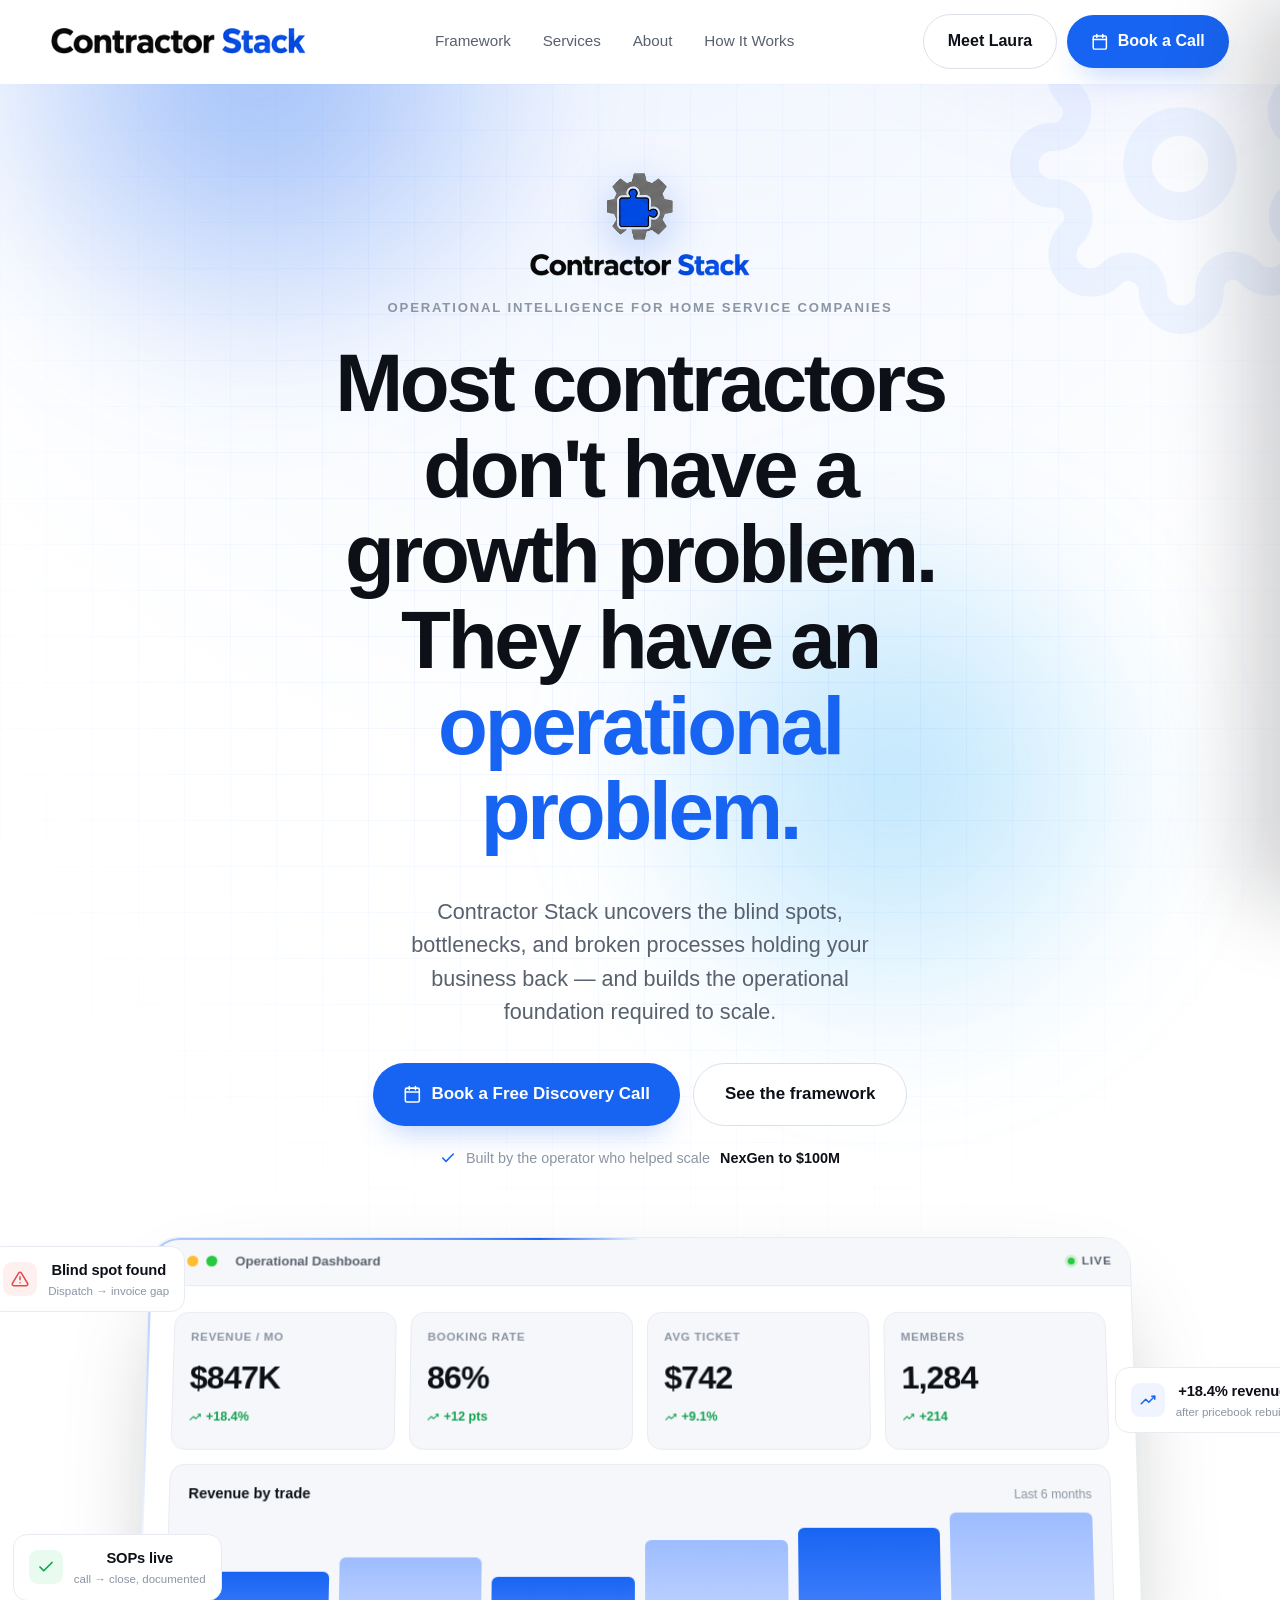
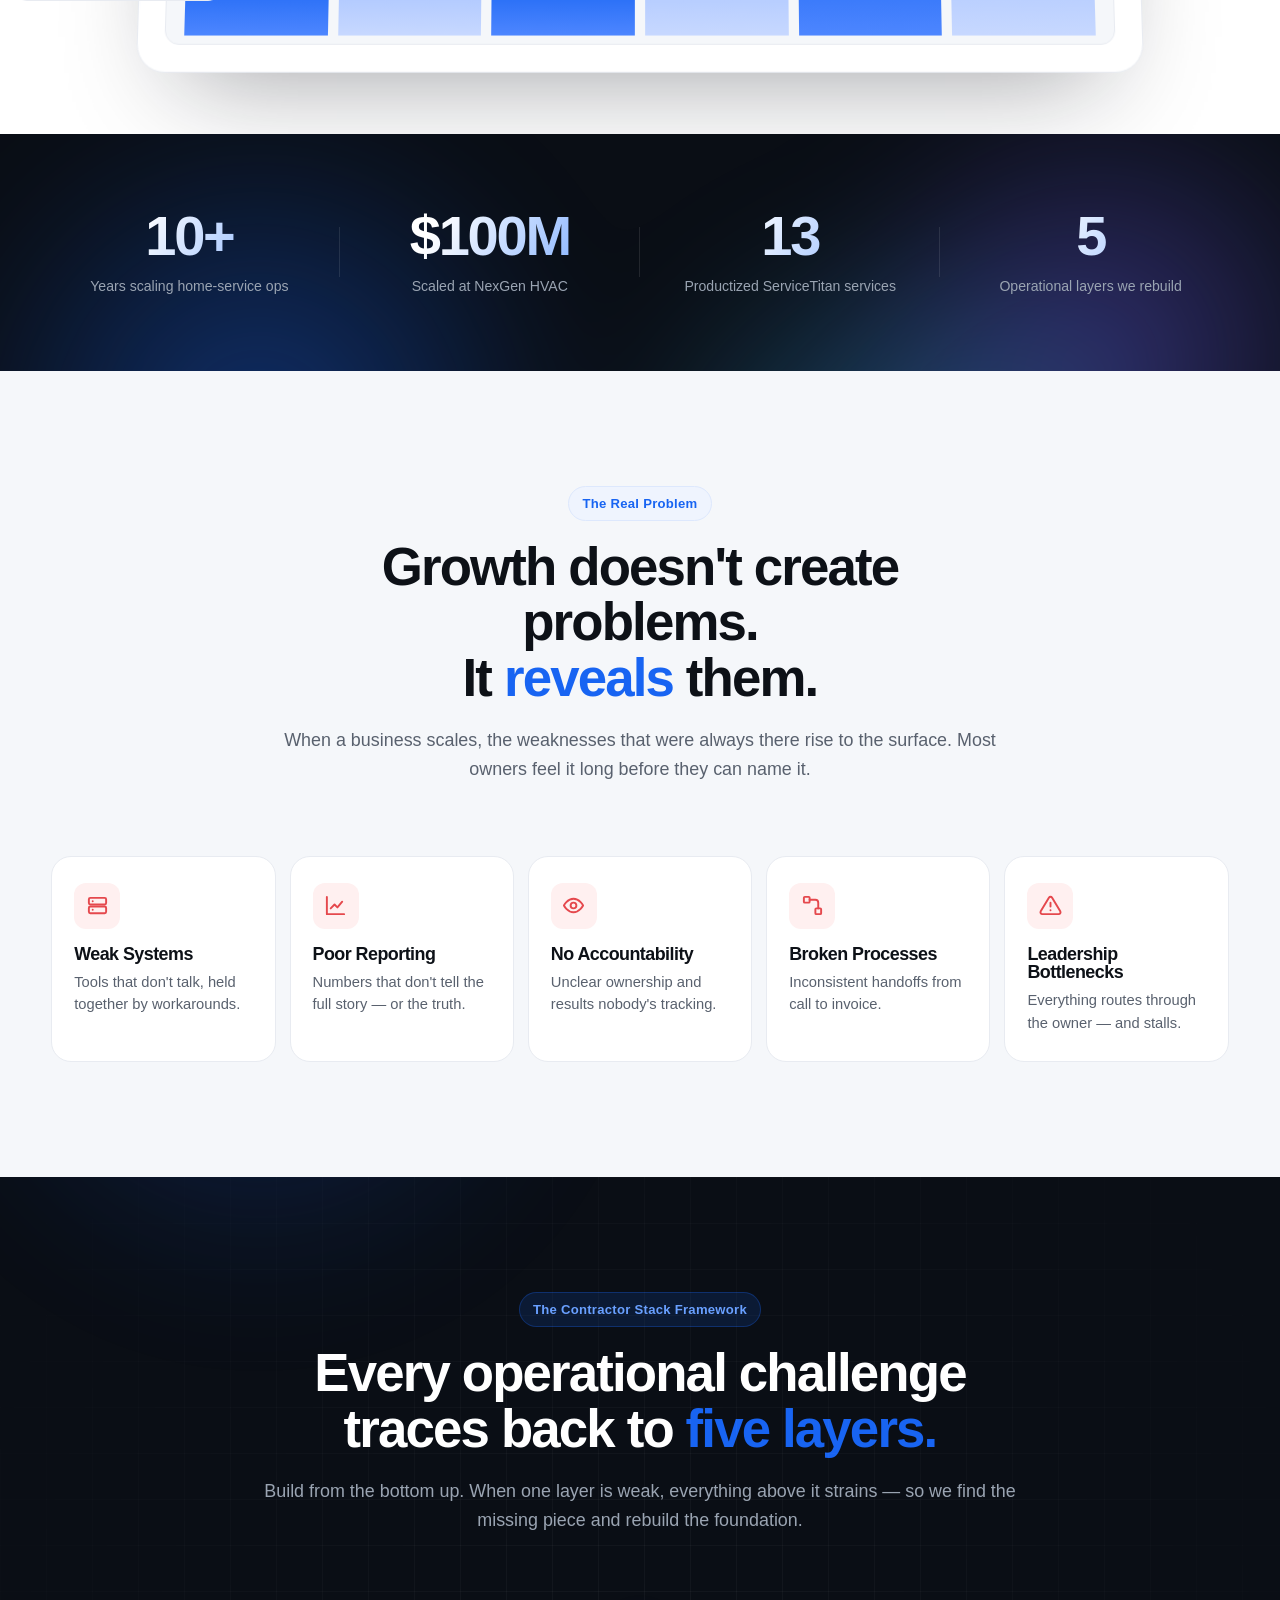
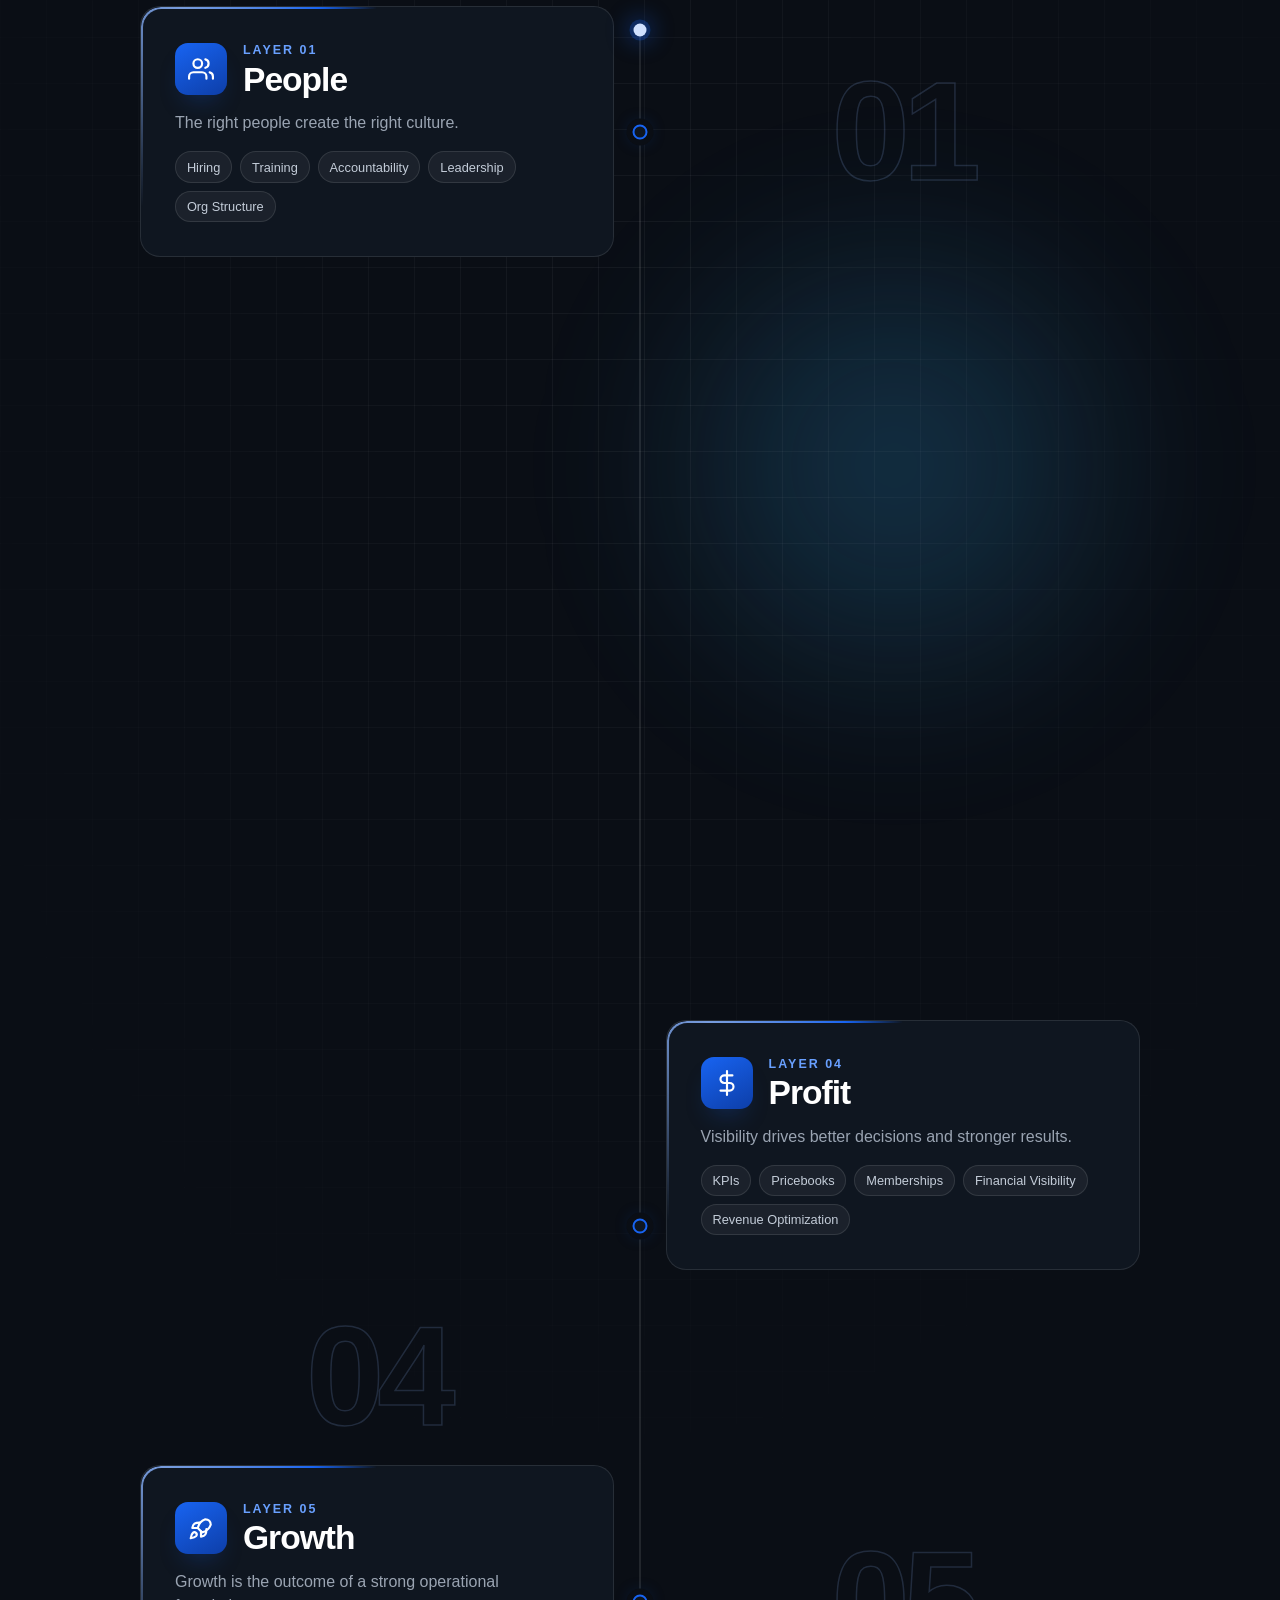
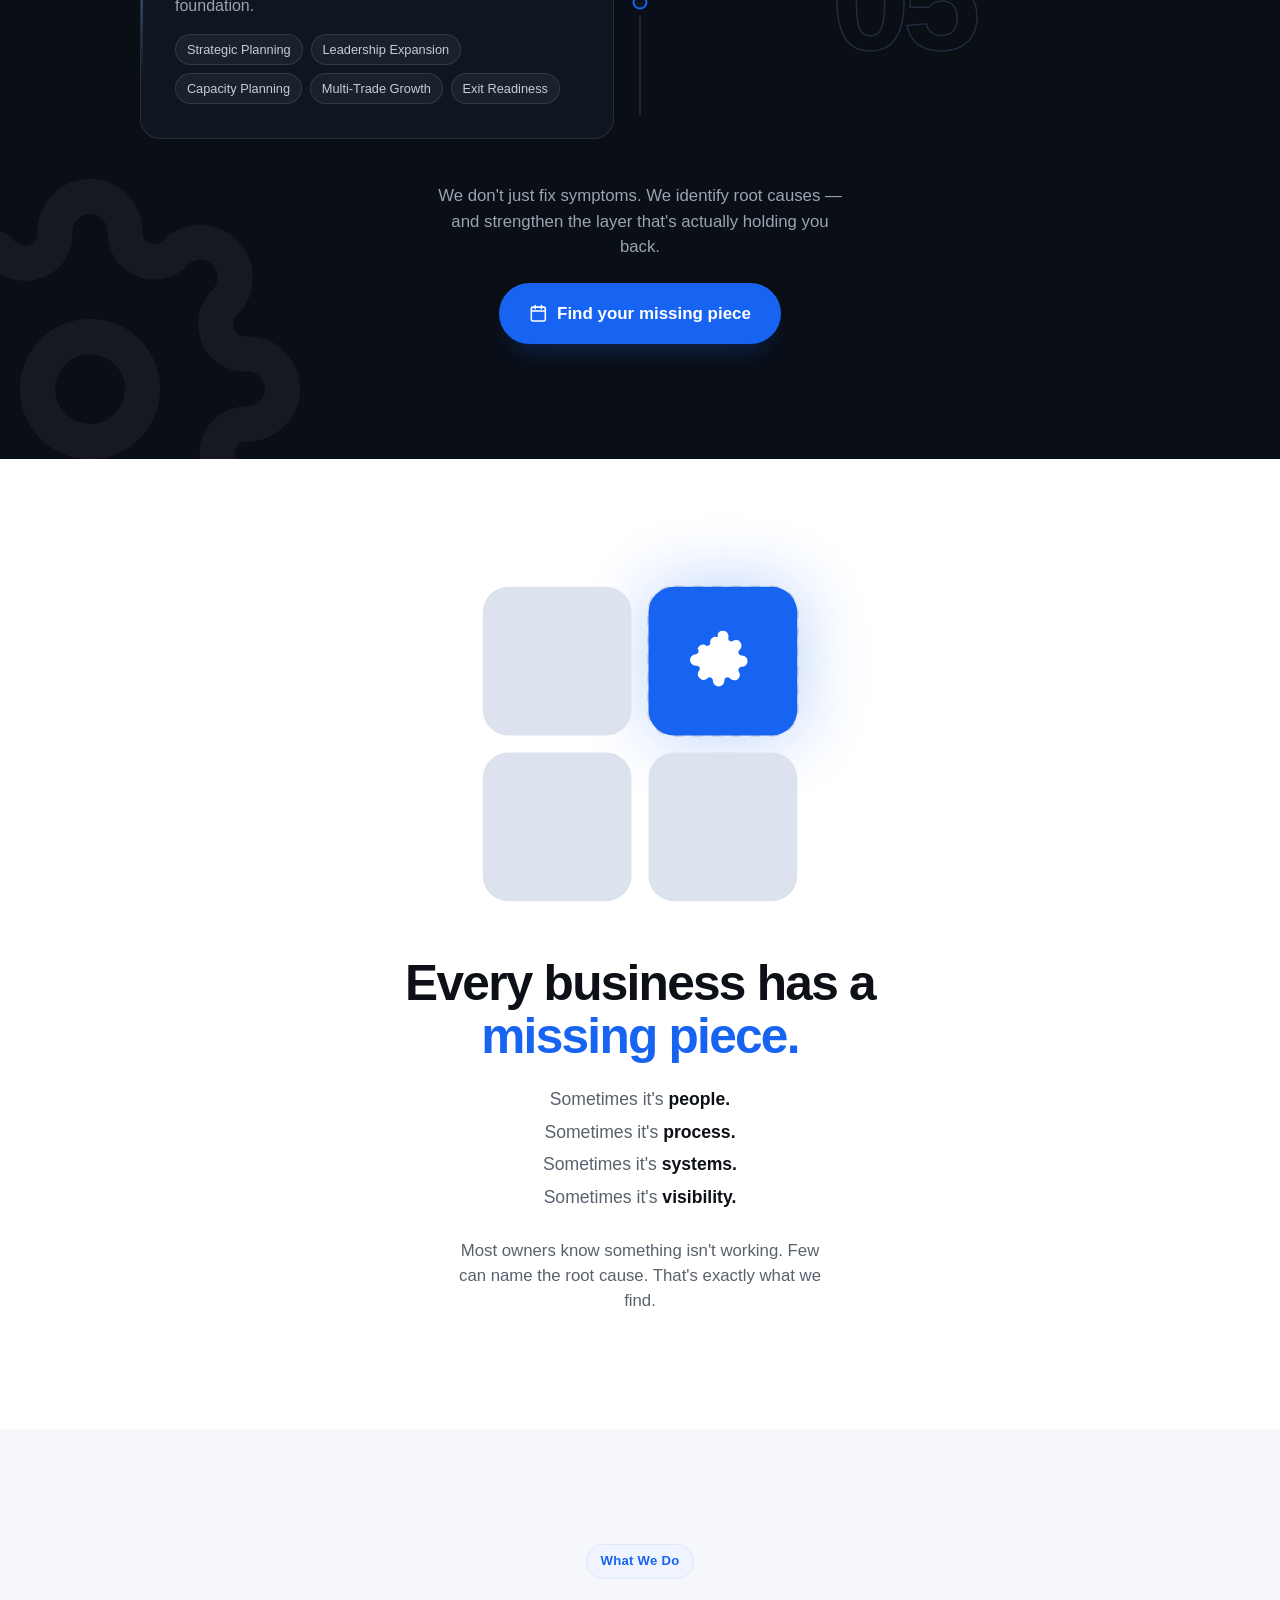
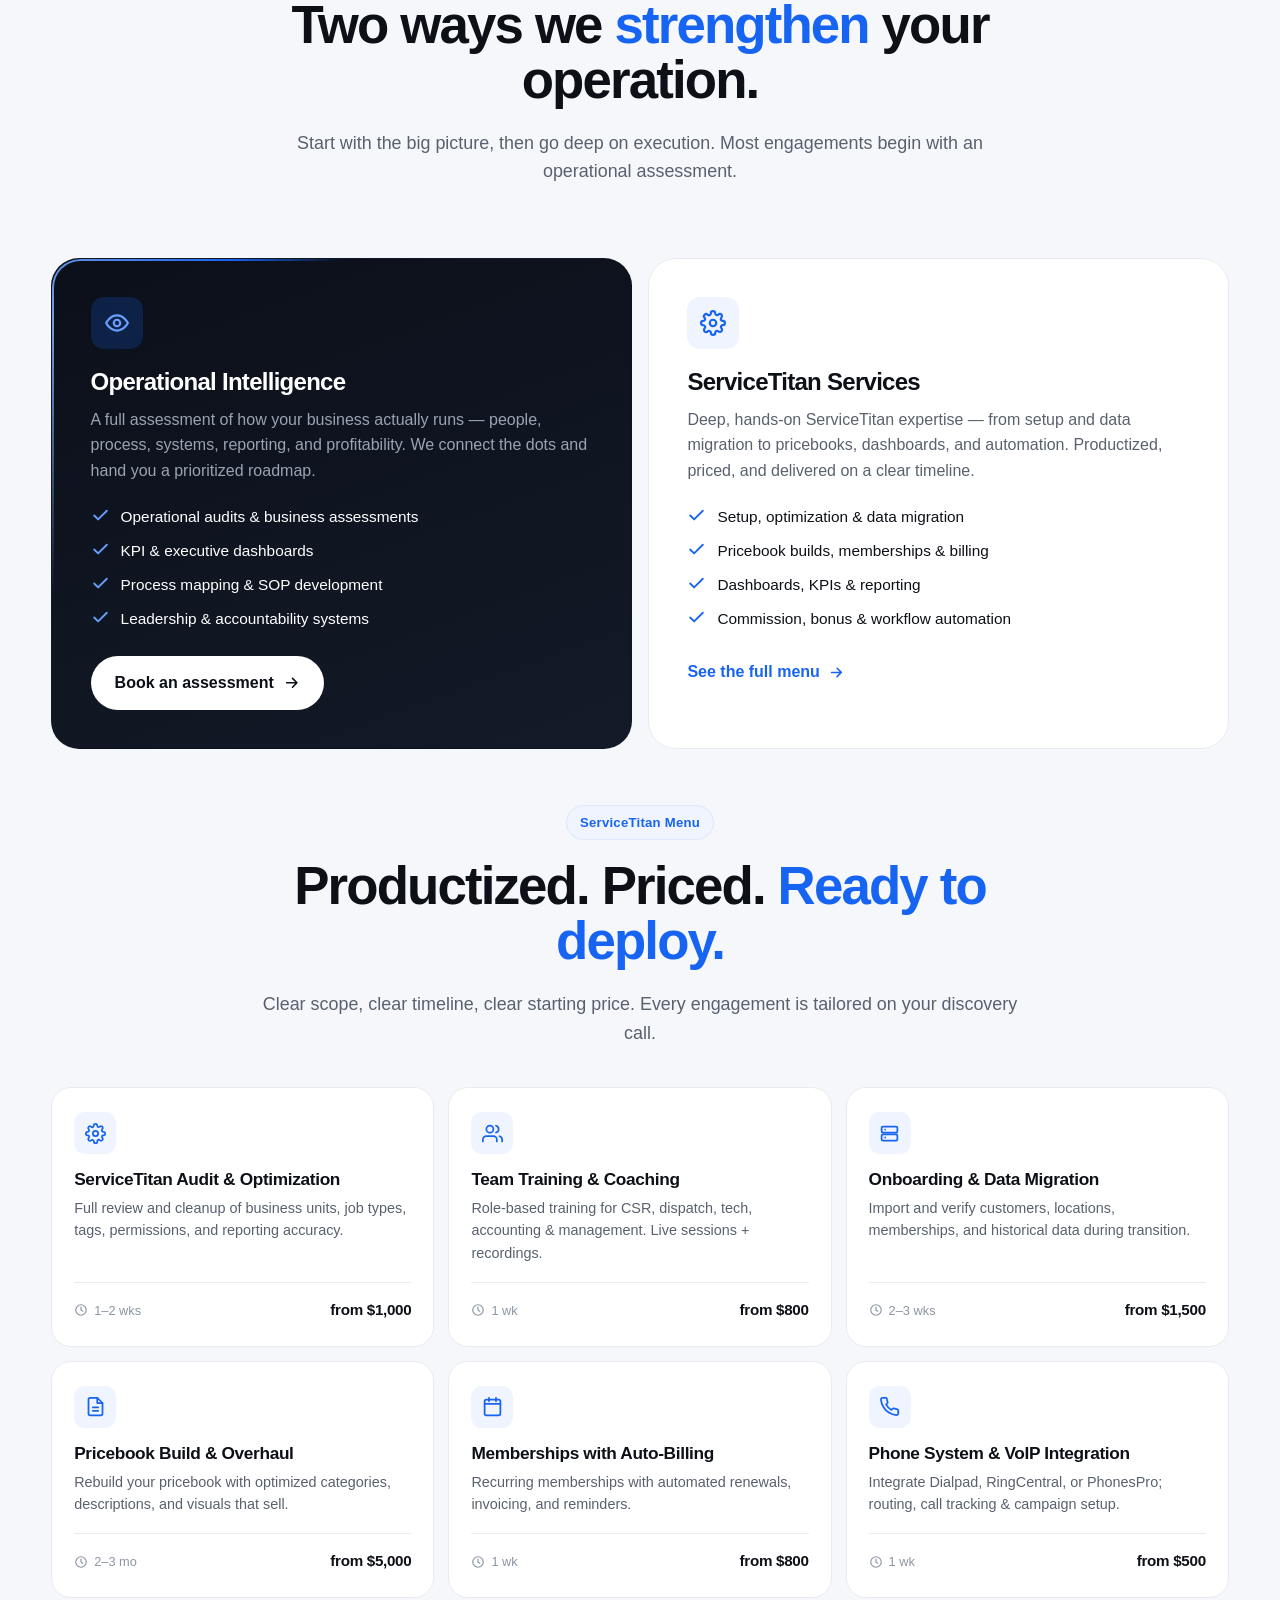
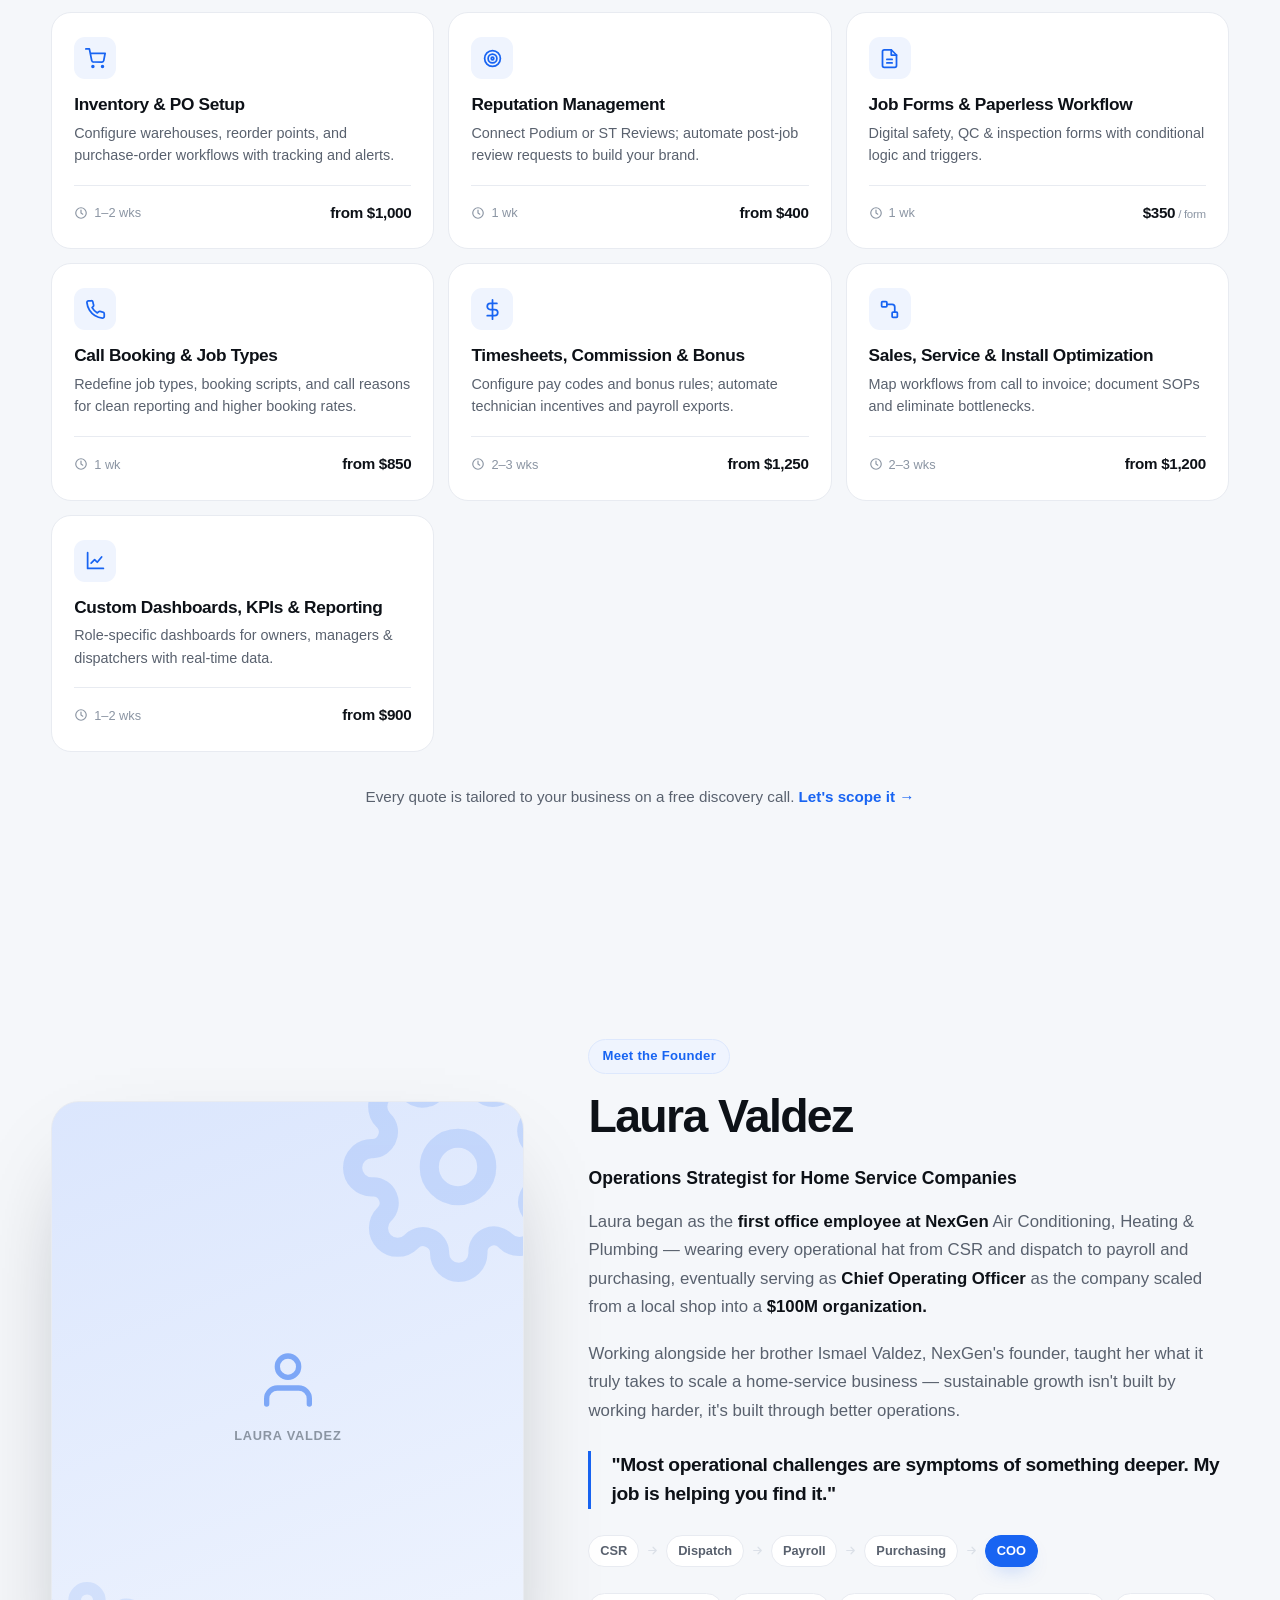
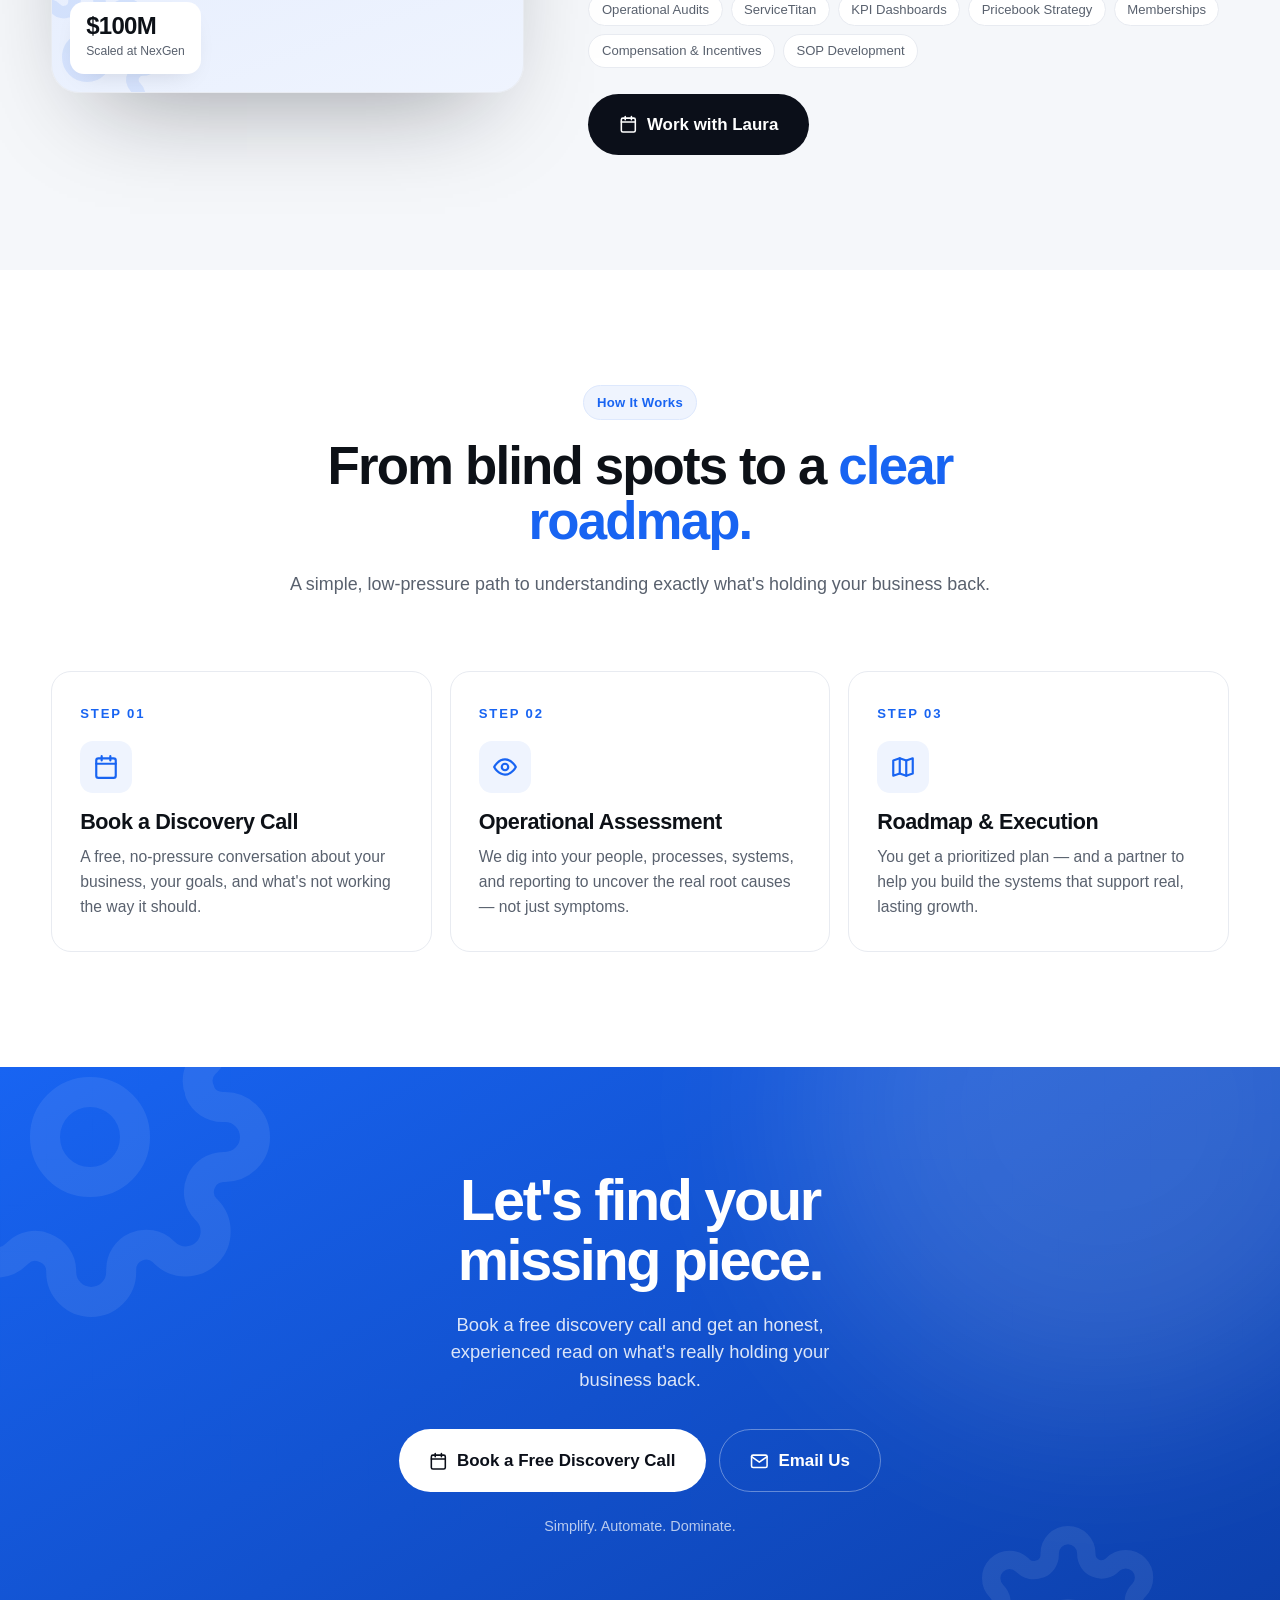
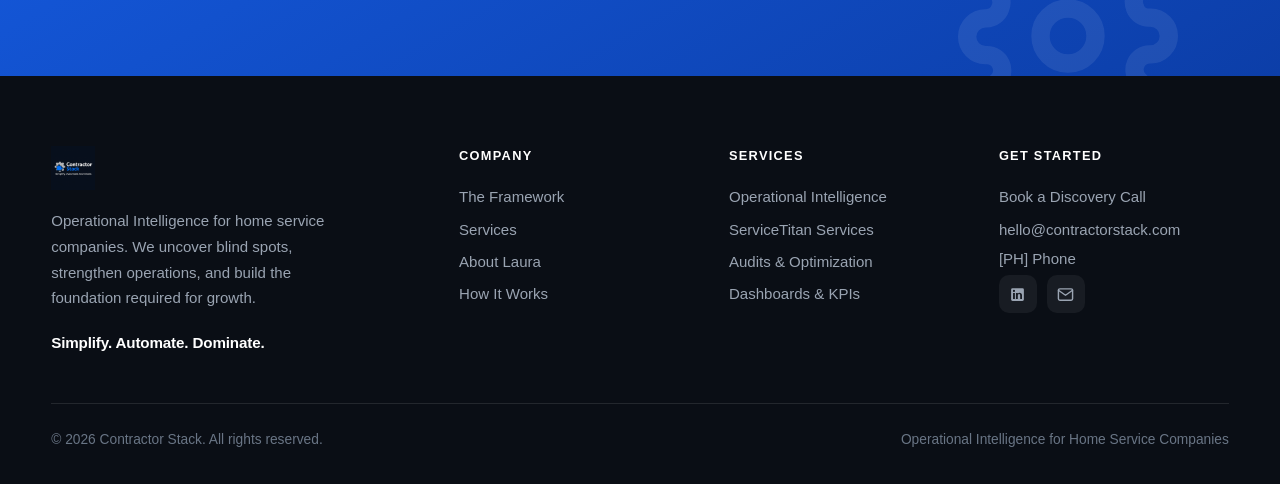
==== commit 823c5ee4: "update" ====
--- a/index.html
+++ b/index.html
@@ -61,7 +61,11 @@
   <div class="grid-bg"></div>
   <svg class="gear-deco" style="width:340px;height:340px;top:-90px;right:-70px"><use href="#i-gear"/></svg>
   <div class="wrap">
-    <span class="eyebrow reveal"><svg style="width:14px;height:14px"><use href="#i-gear"/></svg> Operational Intelligence for Home Service Companies</span>
+    <div class="hero-logo reveal">
+      <img class="hl-gear" src="assets/img/logo-icon.png" alt="">
+      <img class="hl-word" src="assets/img/logo-word.png" alt="Contractor Stack">
+    </div>
+    <p class="hero-tag reveal" data-d="1">Operational Intelligence for Home Service Companies</p>
     <h1 class="reveal" data-d="1">Most contractors don't have a growth problem. They have an <span class="blue">operational problem.</span></h1>
     <p class="hero-sub reveal" data-d="2">Contractor Stack uncovers the blind spots, bottlenecks, and broken processes holding your business back — and builds the operational foundation required to scale.</p>
     <div class="hero-cta reveal" data-d="3">
--- a/assets/site.css
+++ b/assets/site.css
@@ -471,3 +471,17 @@
 .info-step p b{color:var(--text);font-weight:600;display:block}
 .info-contact a{display:flex;align-items:center;gap:11px;padding:.5em 0;font-weight:500;color:var(--text)}
 .info-contact a svg{width:18px;height:18px;color:var(--blue)}
+
+/* hero comet traces */
+.hero-traces{position:absolute;inset:0;z-index:1;width:100%;height:100%;pointer-events:none}
+.hero-traces .tline{fill:none;stroke:url(#trace-grad);stroke-width:1.4;opacity:.55}
+@media(prefers-reduced-motion:reduce){.hero-traces .comet{display:none}}
+
+/* featured hero logo lockup */
+.hero-logo{display:inline-flex;flex-direction:column;align-items:center;gap:14px;margin-bottom:22px}
+.hero-logo .hl-gear{width:66px;height:auto;filter:drop-shadow(0 12px 22px rgba(24,100,242,.3));transition:transform .5s var(--ease)}
+.hero-logo:hover .hl-gear{transform:rotate(30deg)}
+.hero-logo .hl-word{width:220px;height:auto}
+@media(max-width:600px){.hero-logo .hl-gear{width:56px}.hero-logo .hl-word{width:186px}}
+
+.hero-tag{font-size:.82rem;font-weight:600;letter-spacing:.14em;text-transform:uppercase;color:var(--muted-2);margin-bottom:22px}
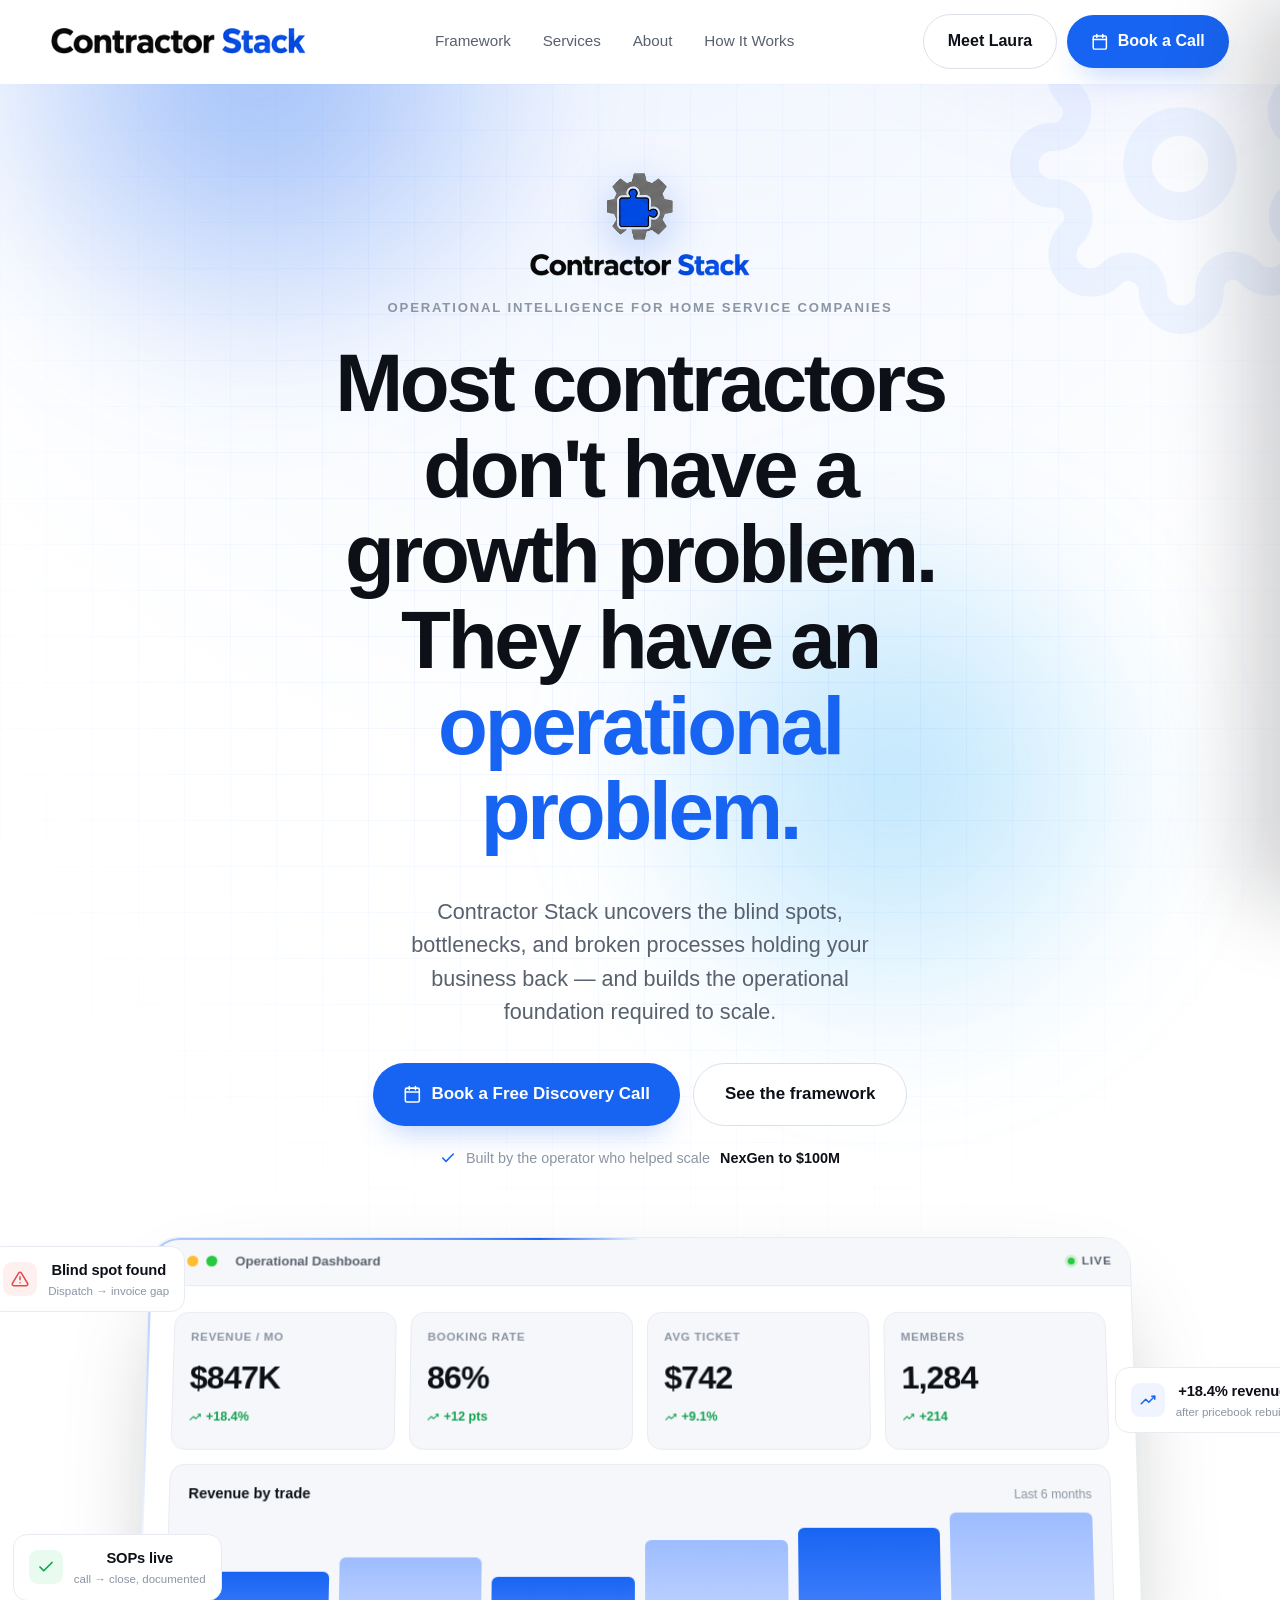
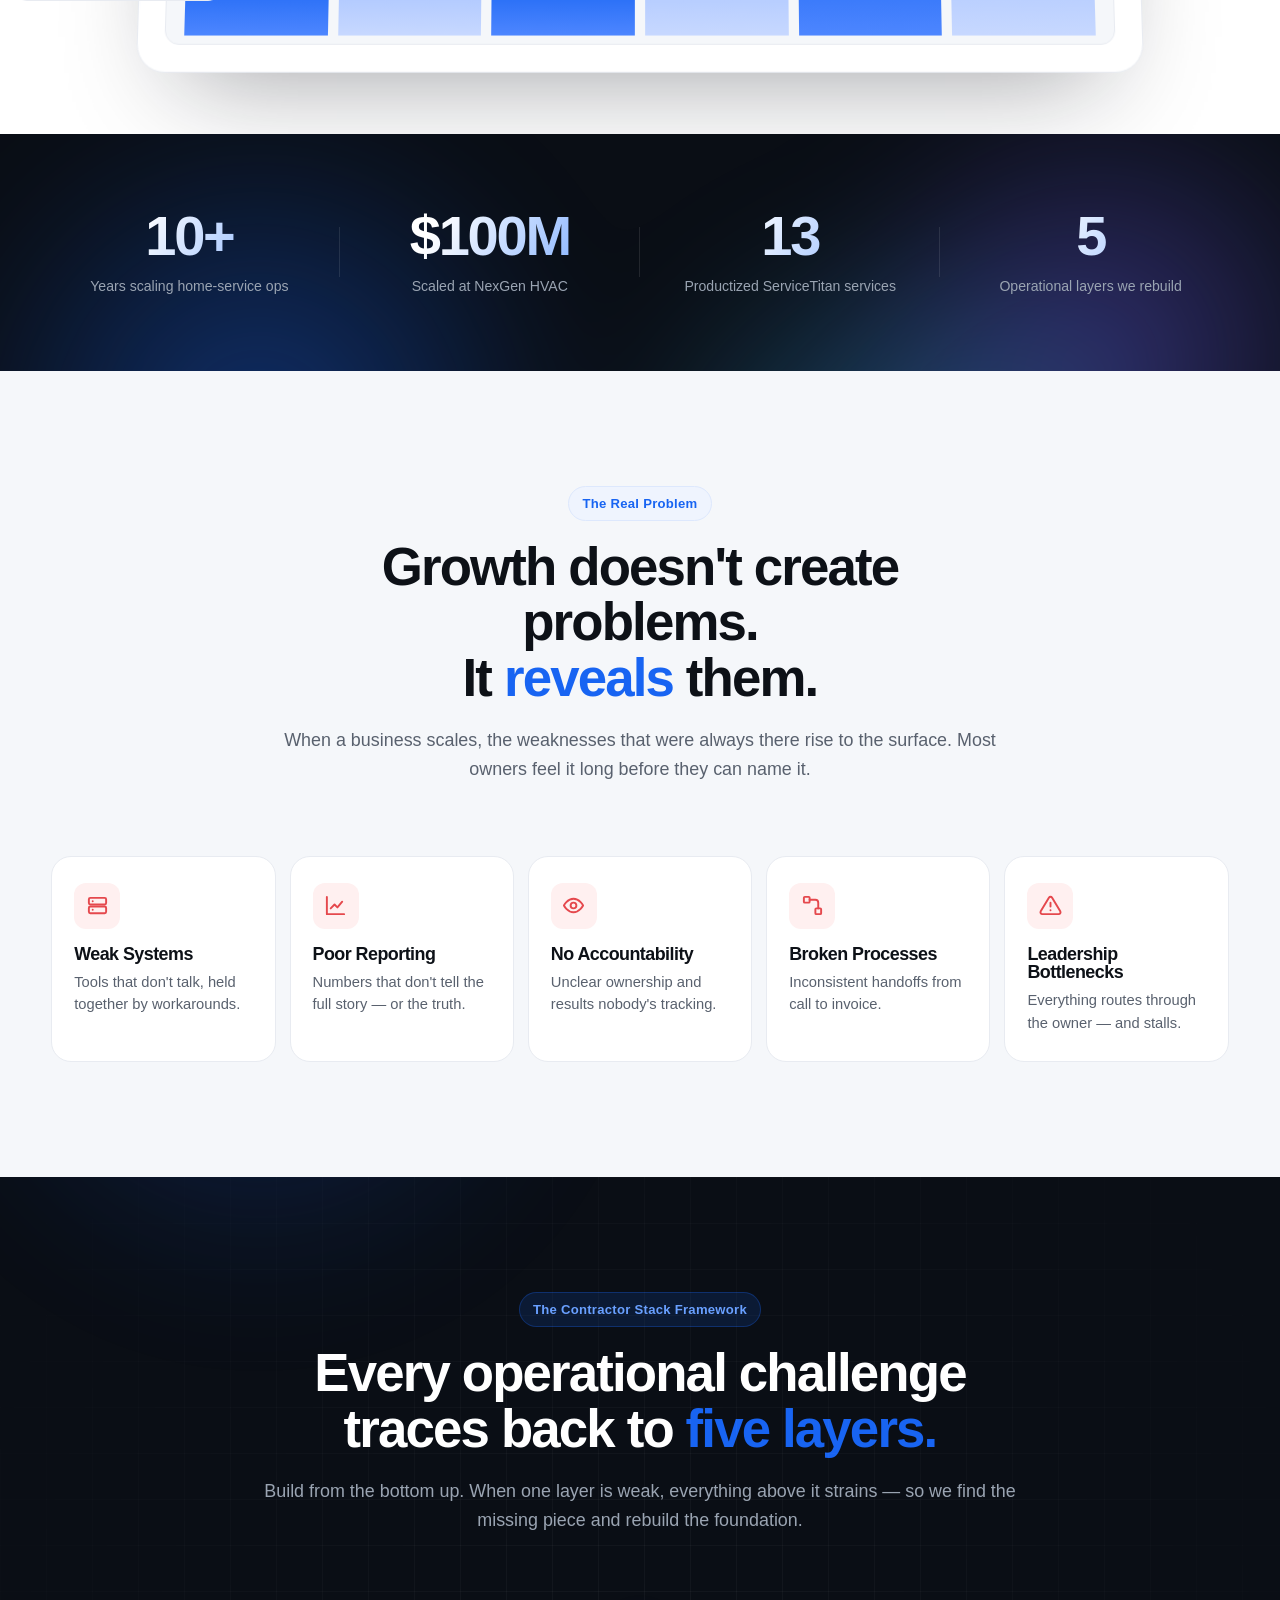
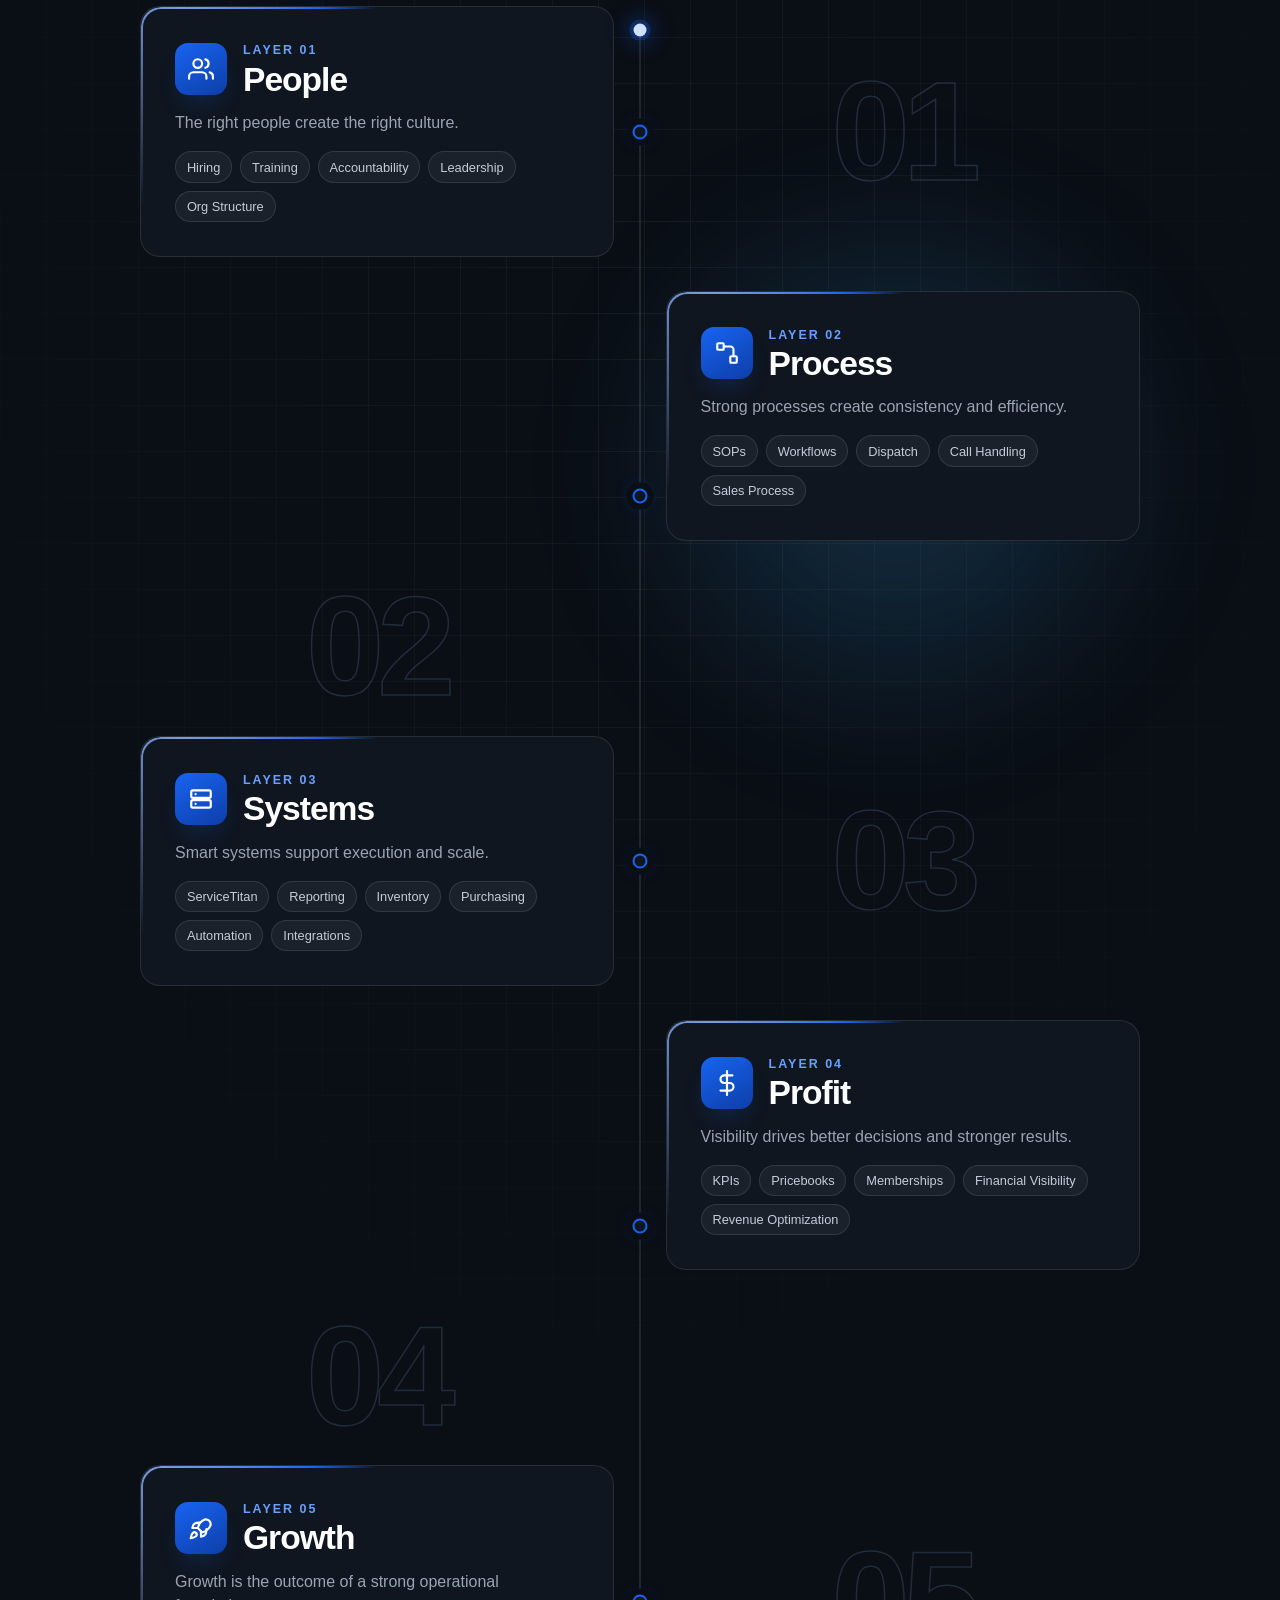
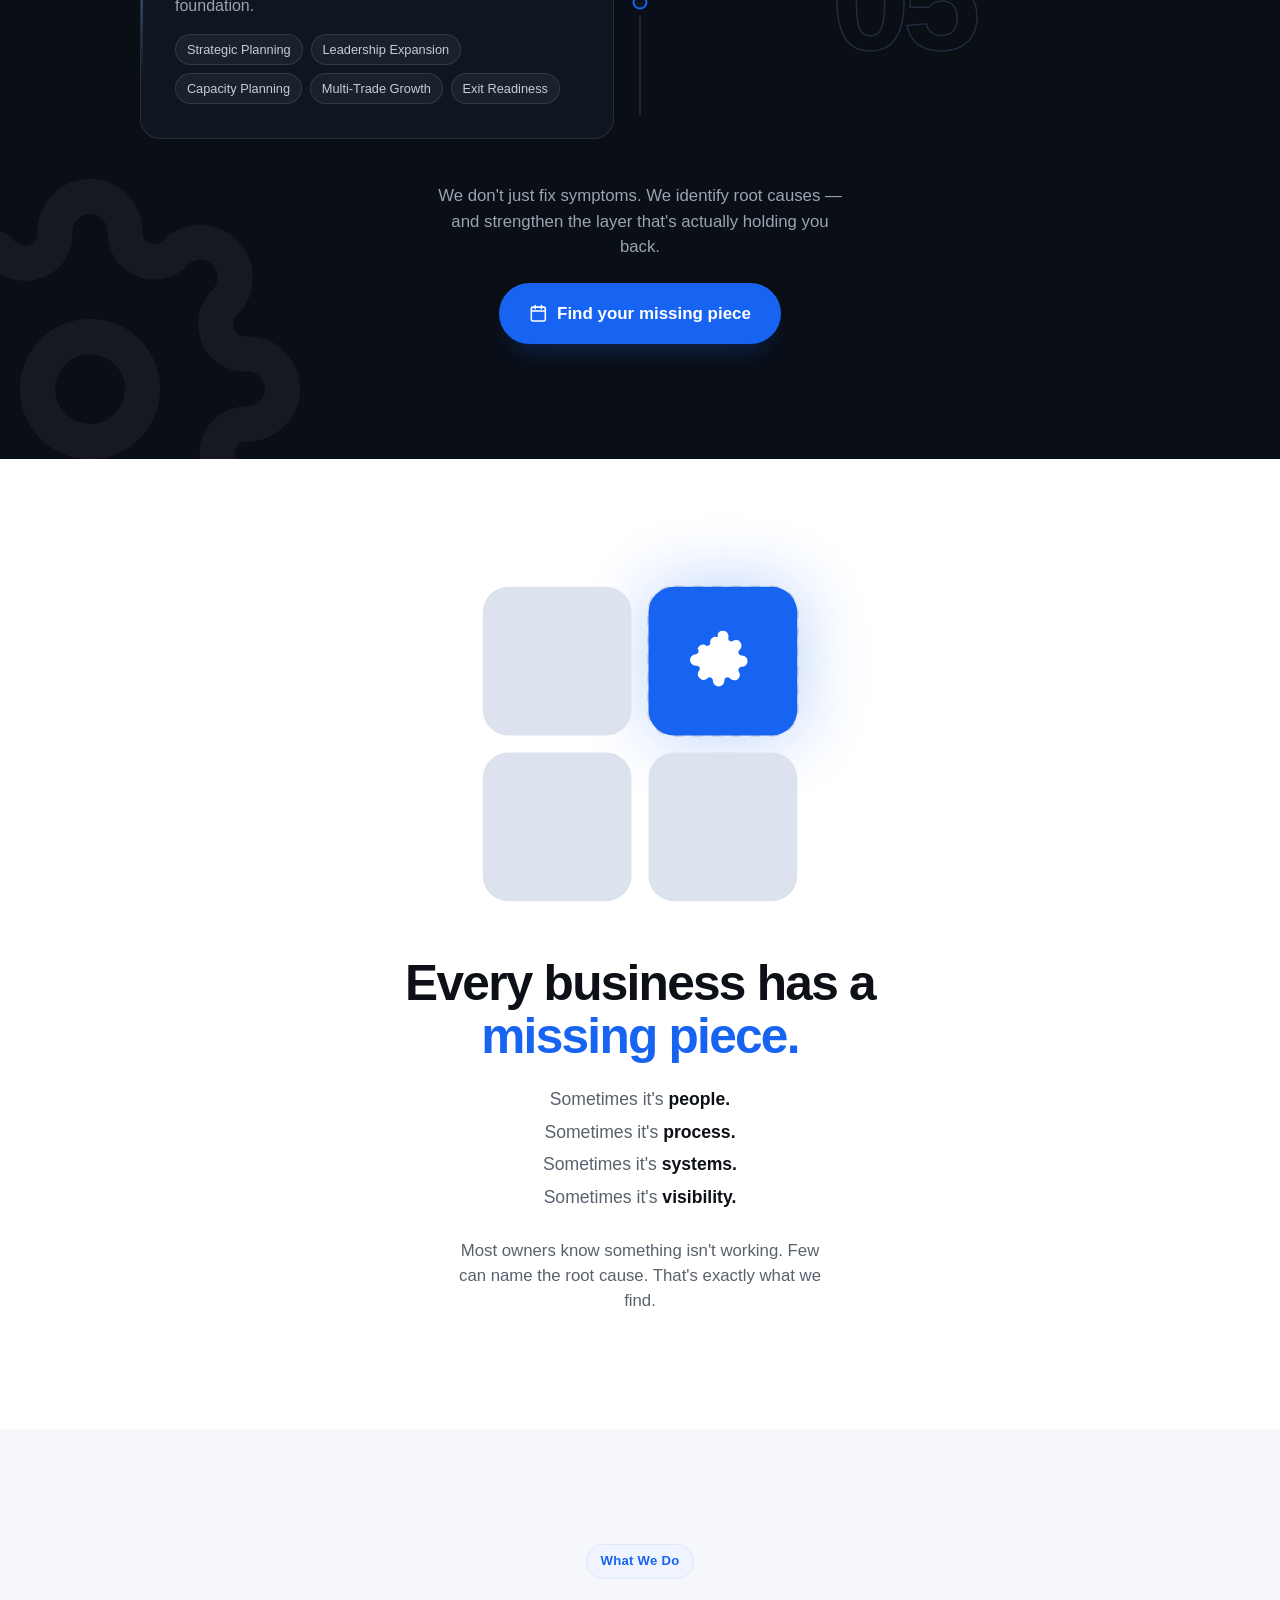
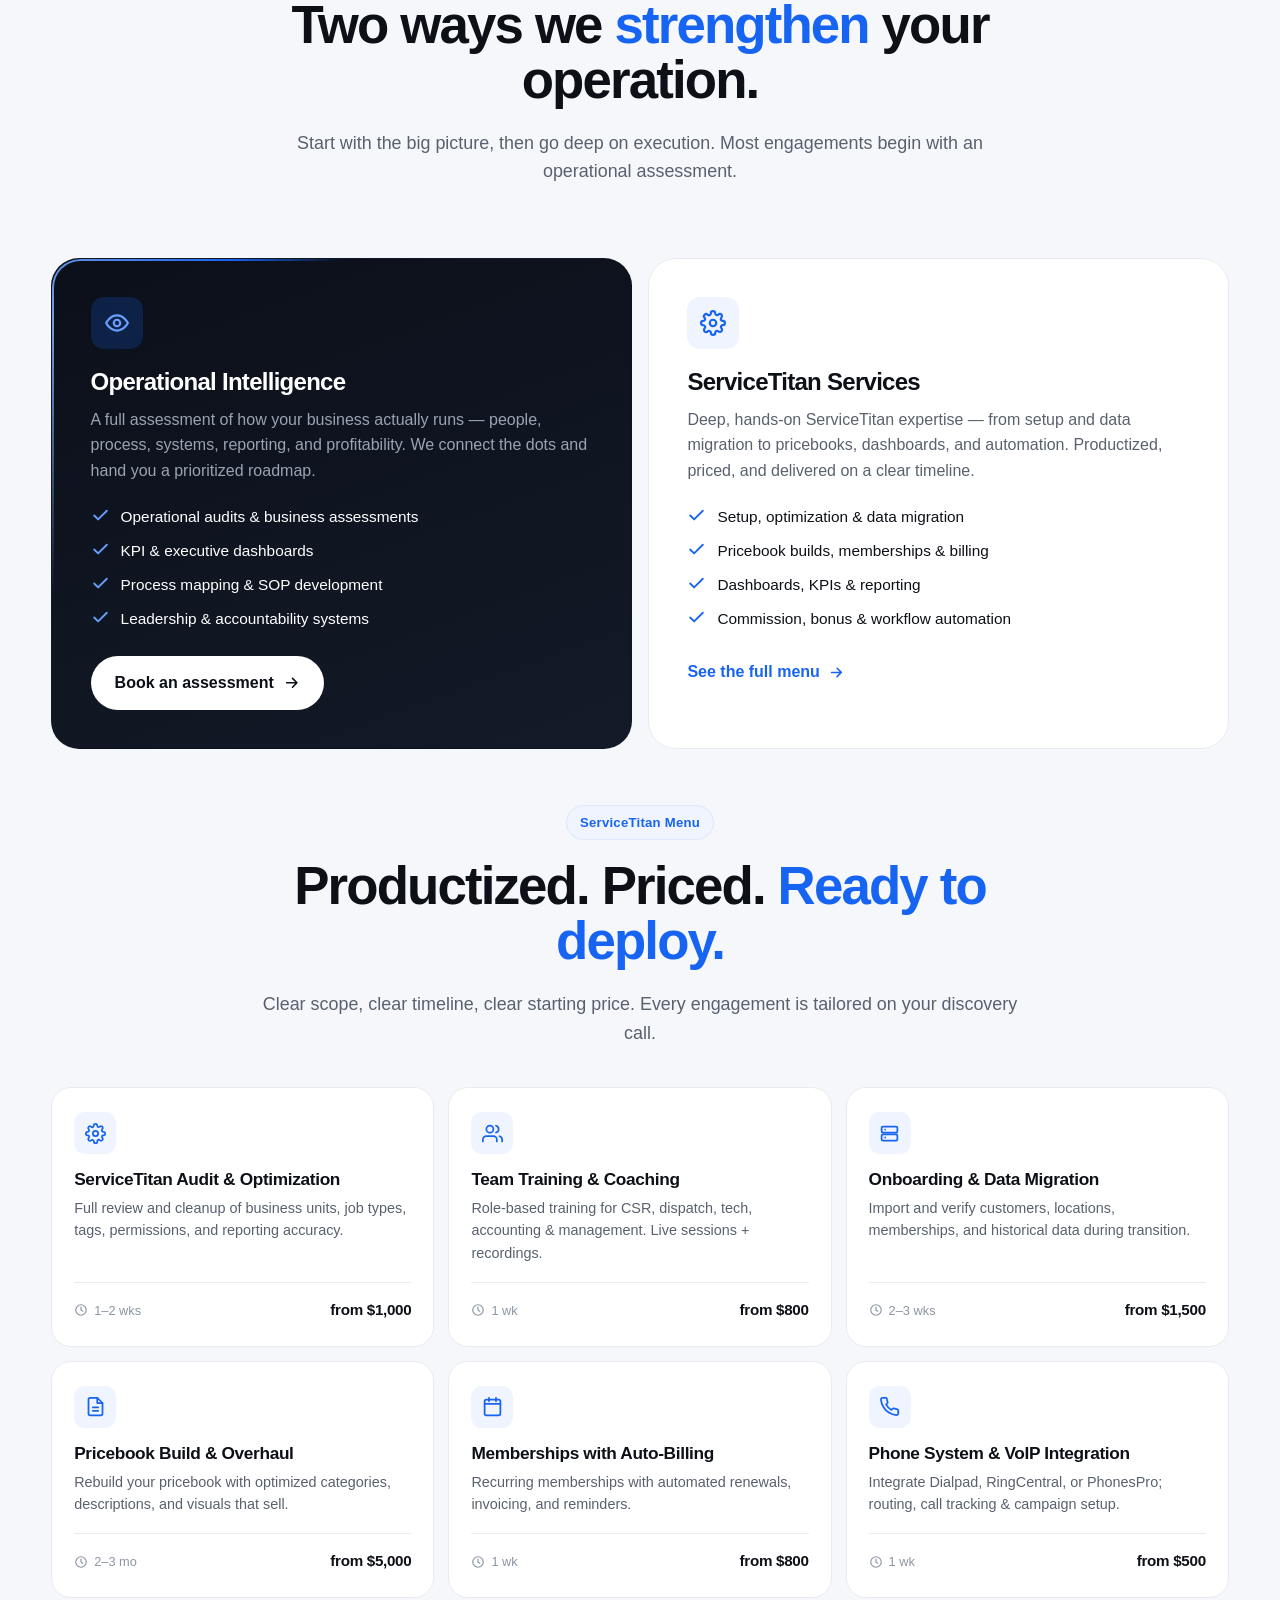
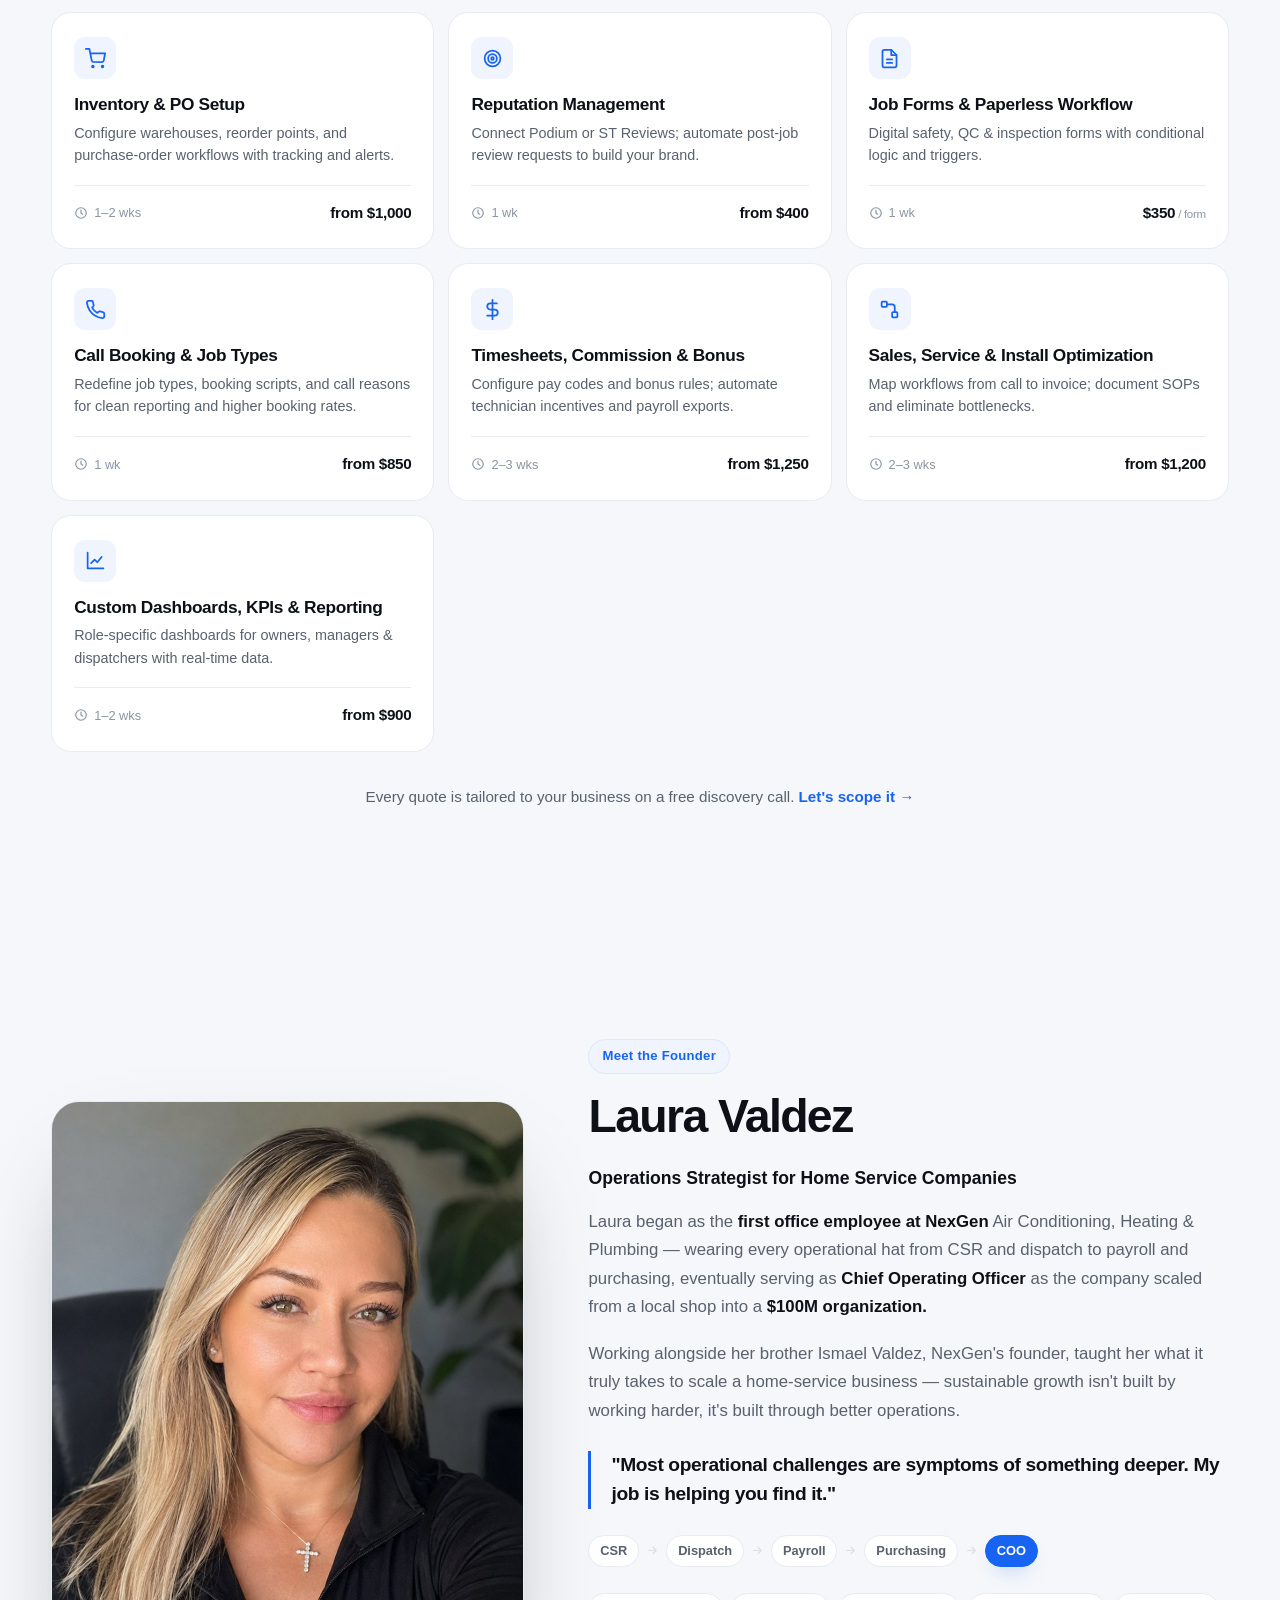
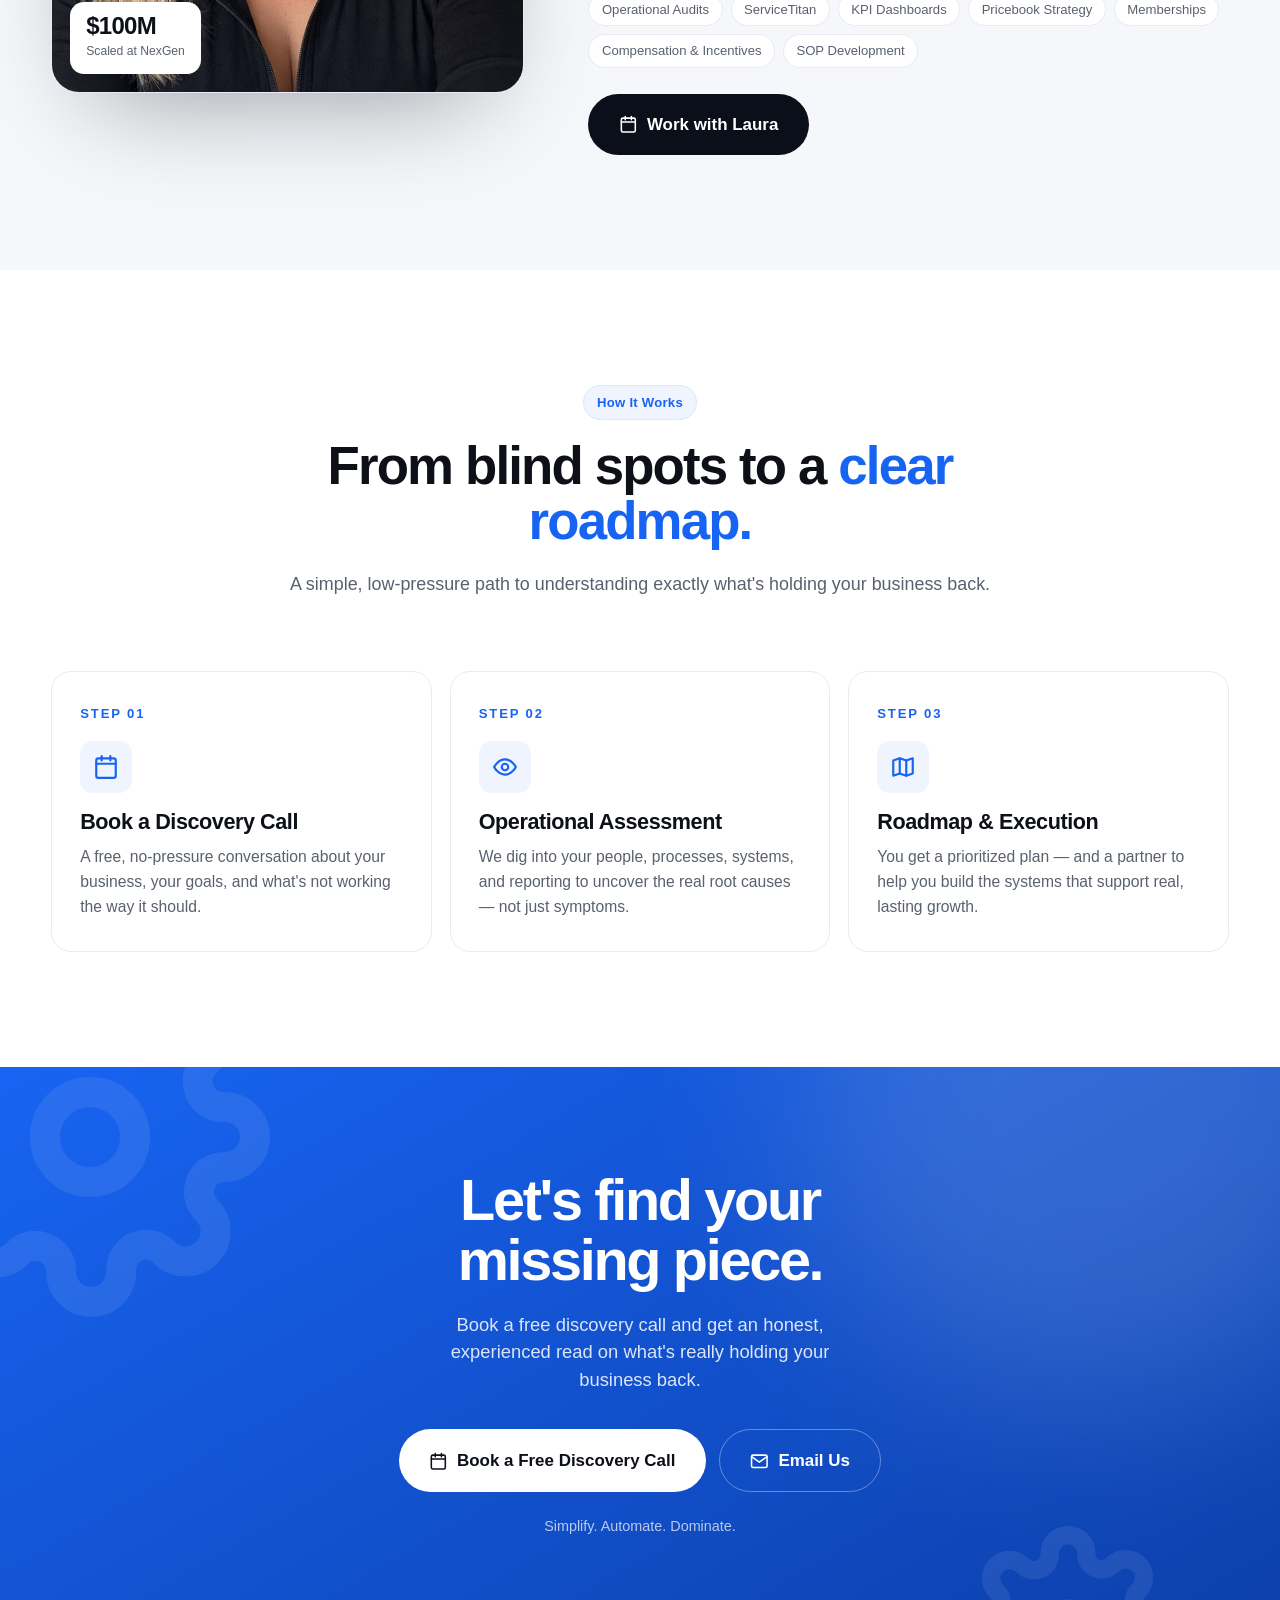
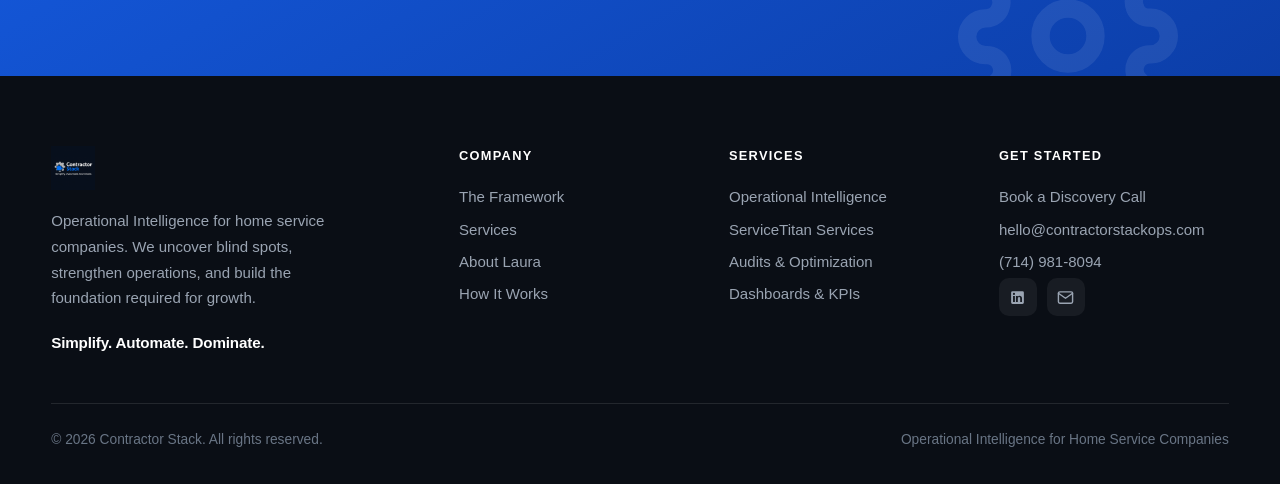
==== commit e74d7b18: "info update" ====
--- a/index.html
+++ b/index.html
@@ -290,7 +290,7 @@
       <!-- [PH] swap for Laura's headshot: <img src="assets/img/laura.jpg" alt="Laura Valdez"> -->
       <svg class="gear-deco" style="width:230px;height:230px;top:-50px;right:-50px"><use href="#i-gear"/></svg>
       <svg class="gear-deco rev" style="width:150px;height:150px;bottom:-40px;left:-40px;opacity:.1"><use href="#i-gear"/></svg>
-      <div class="ph"><svg><use href="#i-user"/></svg><span>Laura Valdez</span></div>
+      <img src="assets/img/laura.jpg" alt="Laura Valdez">
       <div class="about-badge"><b>$100M</b><span>Scaled at NexGen</span></div>
     </div>
     <div class="about-copy reveal" data-d="1">
@@ -345,7 +345,7 @@
     <div class="cta-actions reveal" data-d="1">
       <!-- [PH] point to real Calendly / booking URL -->
       <a class="btn btn-white btn-lg" href="contact.html"><svg><use href="#i-cal"/></svg> Book a Free Discovery Call</a>
-      <a class="btn btn-outline-w btn-lg" href="mailto:hello@contractorstack.com"><svg><use href="#i-mail"/></svg> Email Us</a>
+      <a class="btn btn-outline-w btn-lg" href="mailto:hello@contractorstackops.com"><svg><use href="#i-mail"/></svg> Email Us</a>
     </div>
     <p style="margin-top:24px;font-size:.9rem;color:rgba(255,255,255,.7)">Simplify. Automate. Dominate.</p>
   </div>
@@ -377,9 +377,9 @@
       <div class="foot-col">
         <h5>Get Started</h5>
         <a href="contact.html">Book a Discovery Call</a>
-        <a href="mailto:hello@contractorstack.com">hello@contractorstack.com</a>
-        <p style="padding-top:2px">[PH] Phone</p>
-        <div class="foot-socials"><a href="#" aria-label="LinkedIn"><svg><use href="#i-linkedin"/></svg></a><a href="mailto:hello@contractorstack.com" aria-label="Email"><svg><use href="#i-mail"/></svg></a></div>
+        <a href="mailto:hello@contractorstackops.com">hello@contractorstackops.com</a>
+        <a href="tel:+17149818094">(714) 981-8094</a>
+        <div class="foot-socials"><a href="#" aria-label="LinkedIn"><svg><use href="#i-linkedin"/></svg></a><a href="mailto:hello@contractorstackops.com" aria-label="Email"><svg><use href="#i-mail"/></svg></a></div>
       </div>
     </div>
     <div class="foot-bar">
--- a/assets/site.css
+++ b/assets/site.css
@@ -207,7 +207,7 @@
 .about-photo .ph{position:absolute;inset:0;display:flex;flex-direction:column;align-items:center;justify-content:center;gap:14px;color:var(--blue)}
 .about-photo .ph svg{width:64px;height:64px;opacity:.5}
 .about-photo .ph span{font-size:.8rem;font-weight:600;letter-spacing:.06em;text-transform:uppercase;color:var(--muted-2)}
-.about-photo img{width:100%;height:100%;object-fit:cover}
+.about-photo img{width:100%;height:100%;object-fit:cover;object-position:center 20%;position:relative;z-index:1}
 .about-badge{position:absolute;left:18px;bottom:18px;z-index:2;background:#fff;border-radius:14px;padding:12px 16px;box-shadow:var(--shadow-sm)}
 .about-badge b{display:block;font-size:1.5rem;font-weight:700;letter-spacing:-.03em;line-height:1}
 .about-badge span{font-size:.76rem;color:var(--muted);font-weight:500}
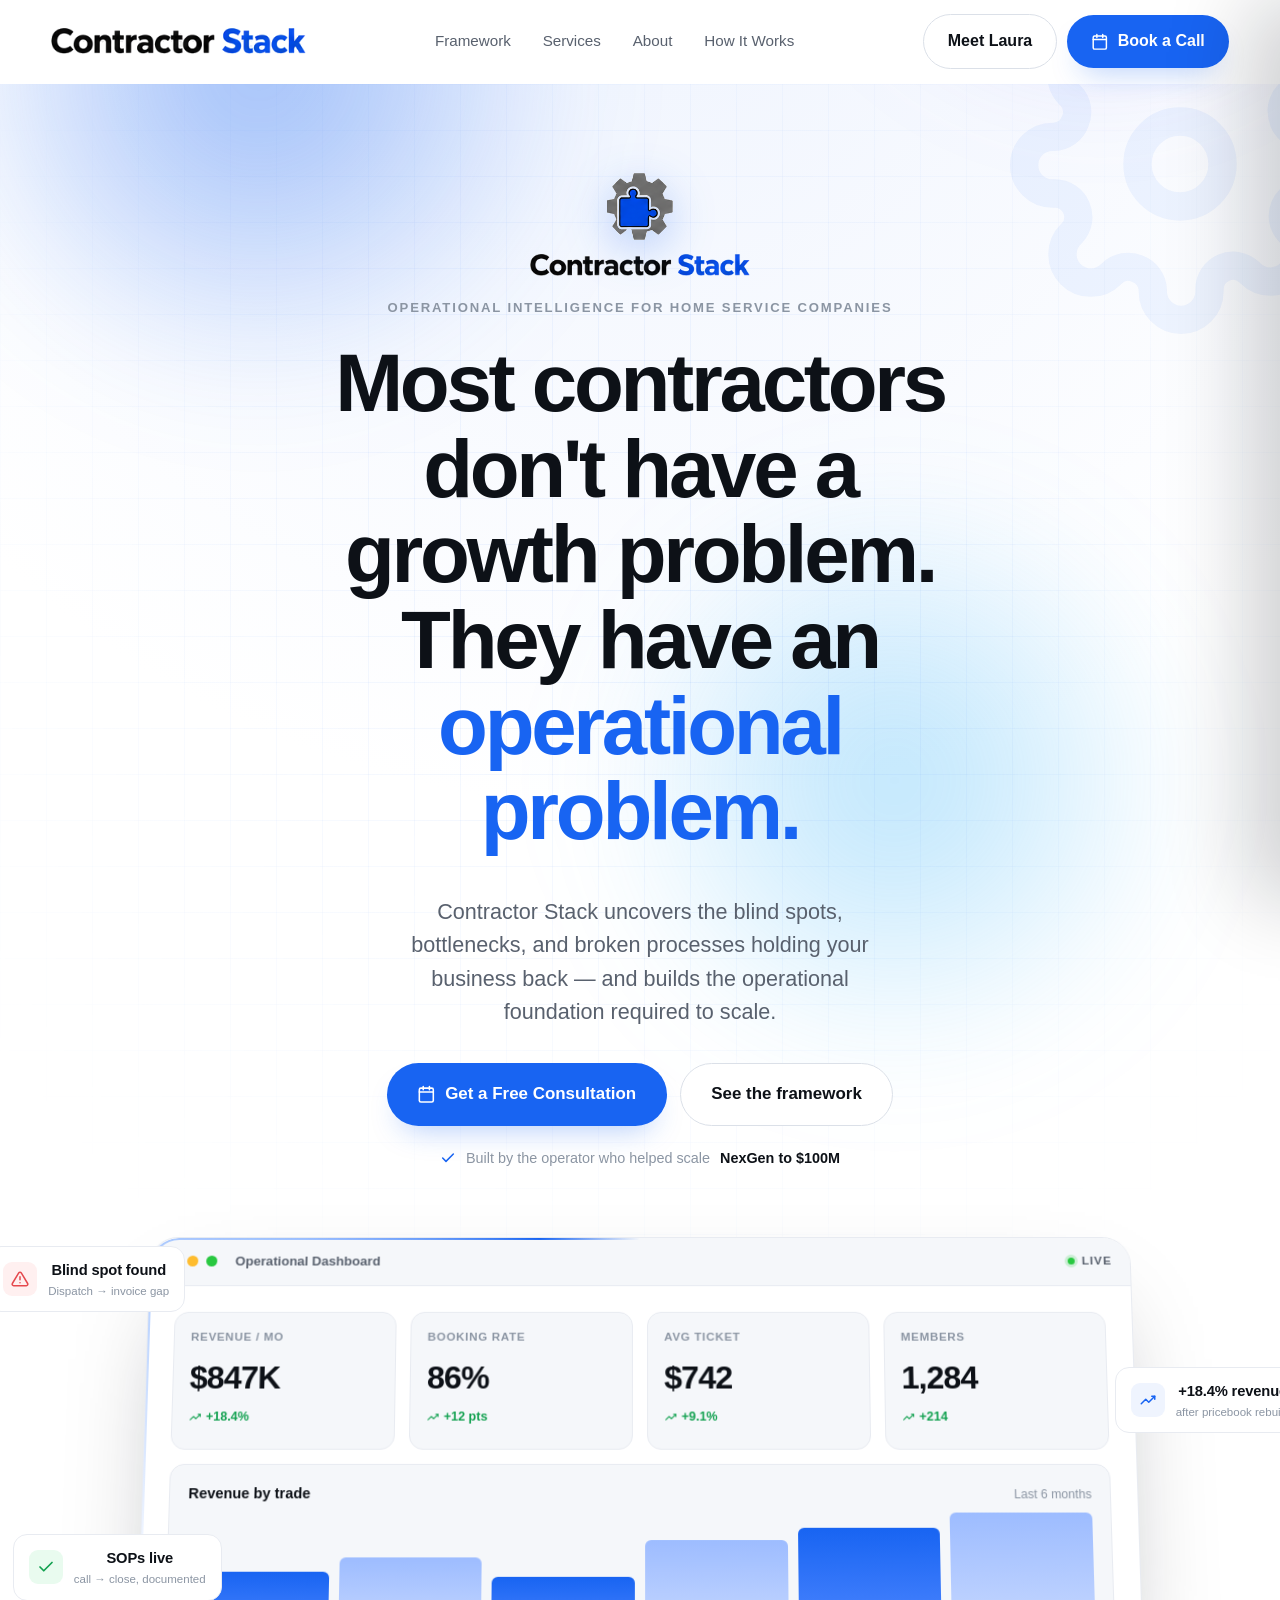
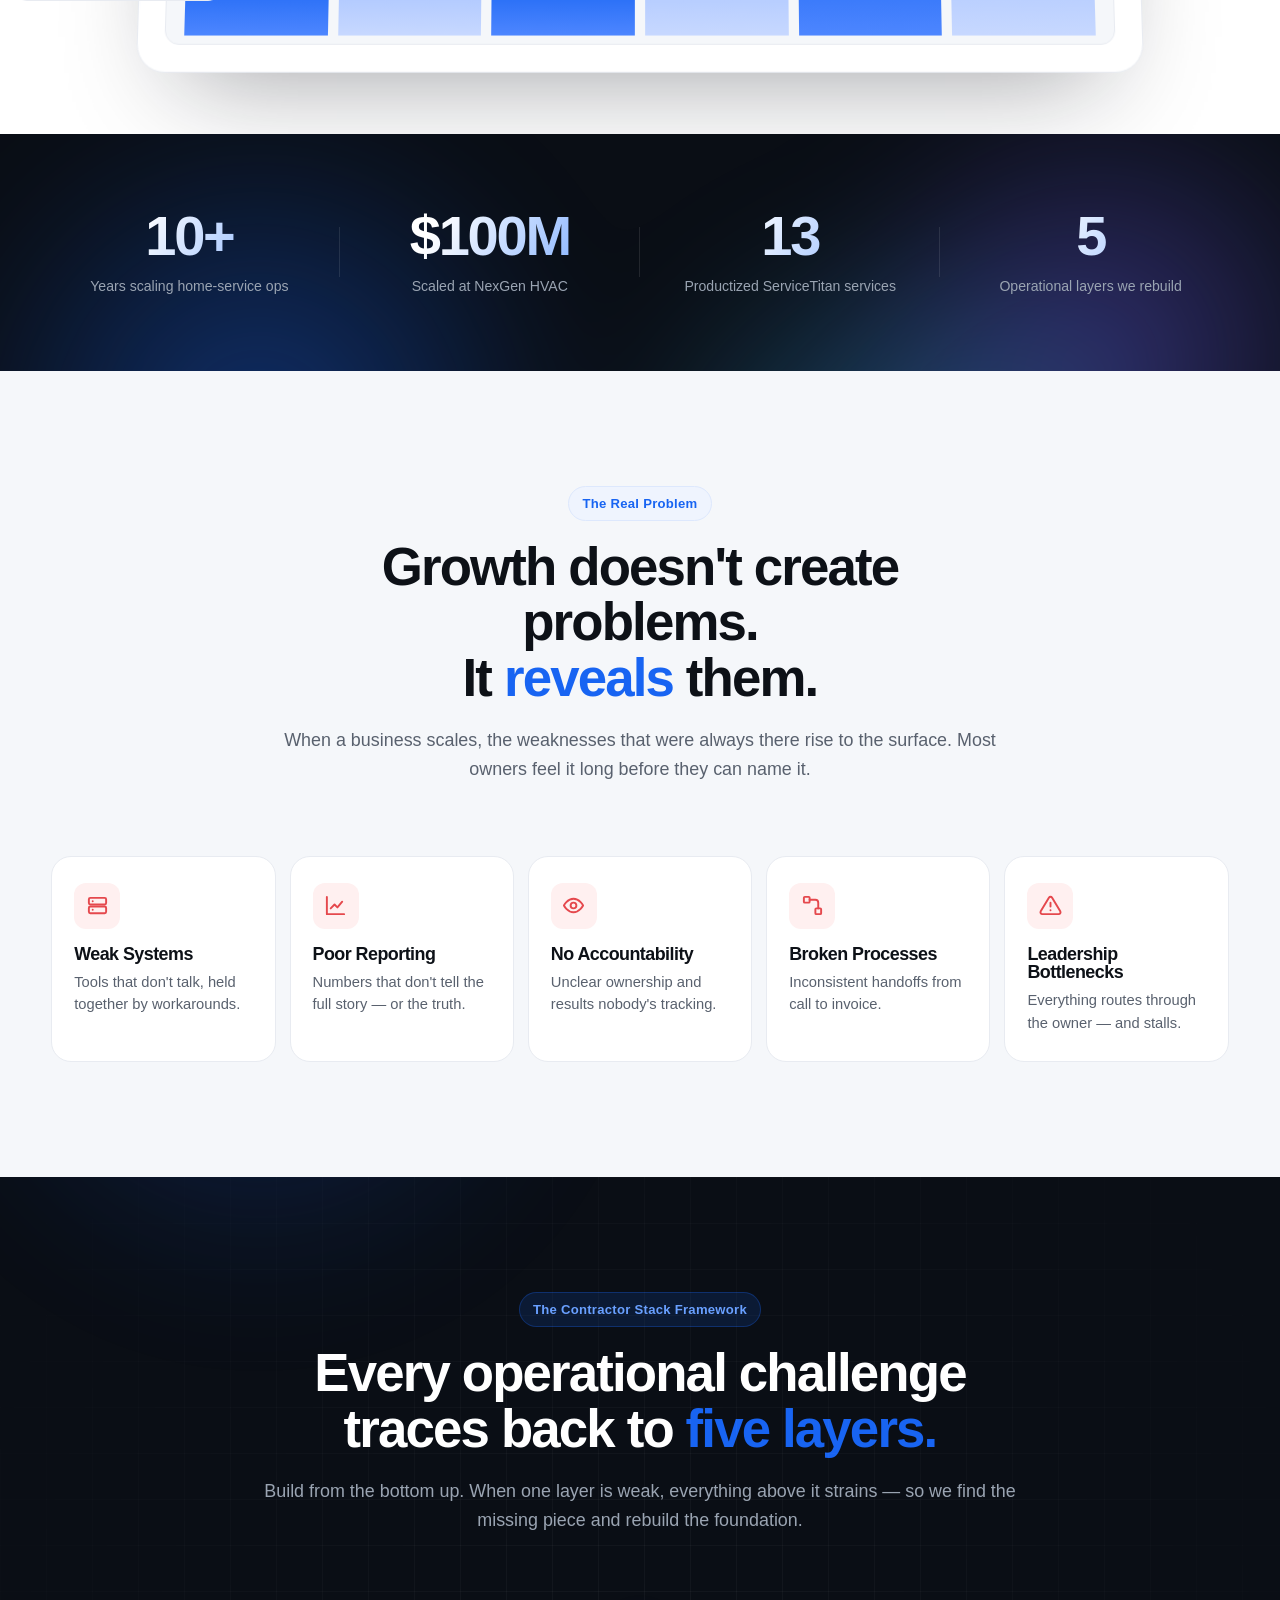
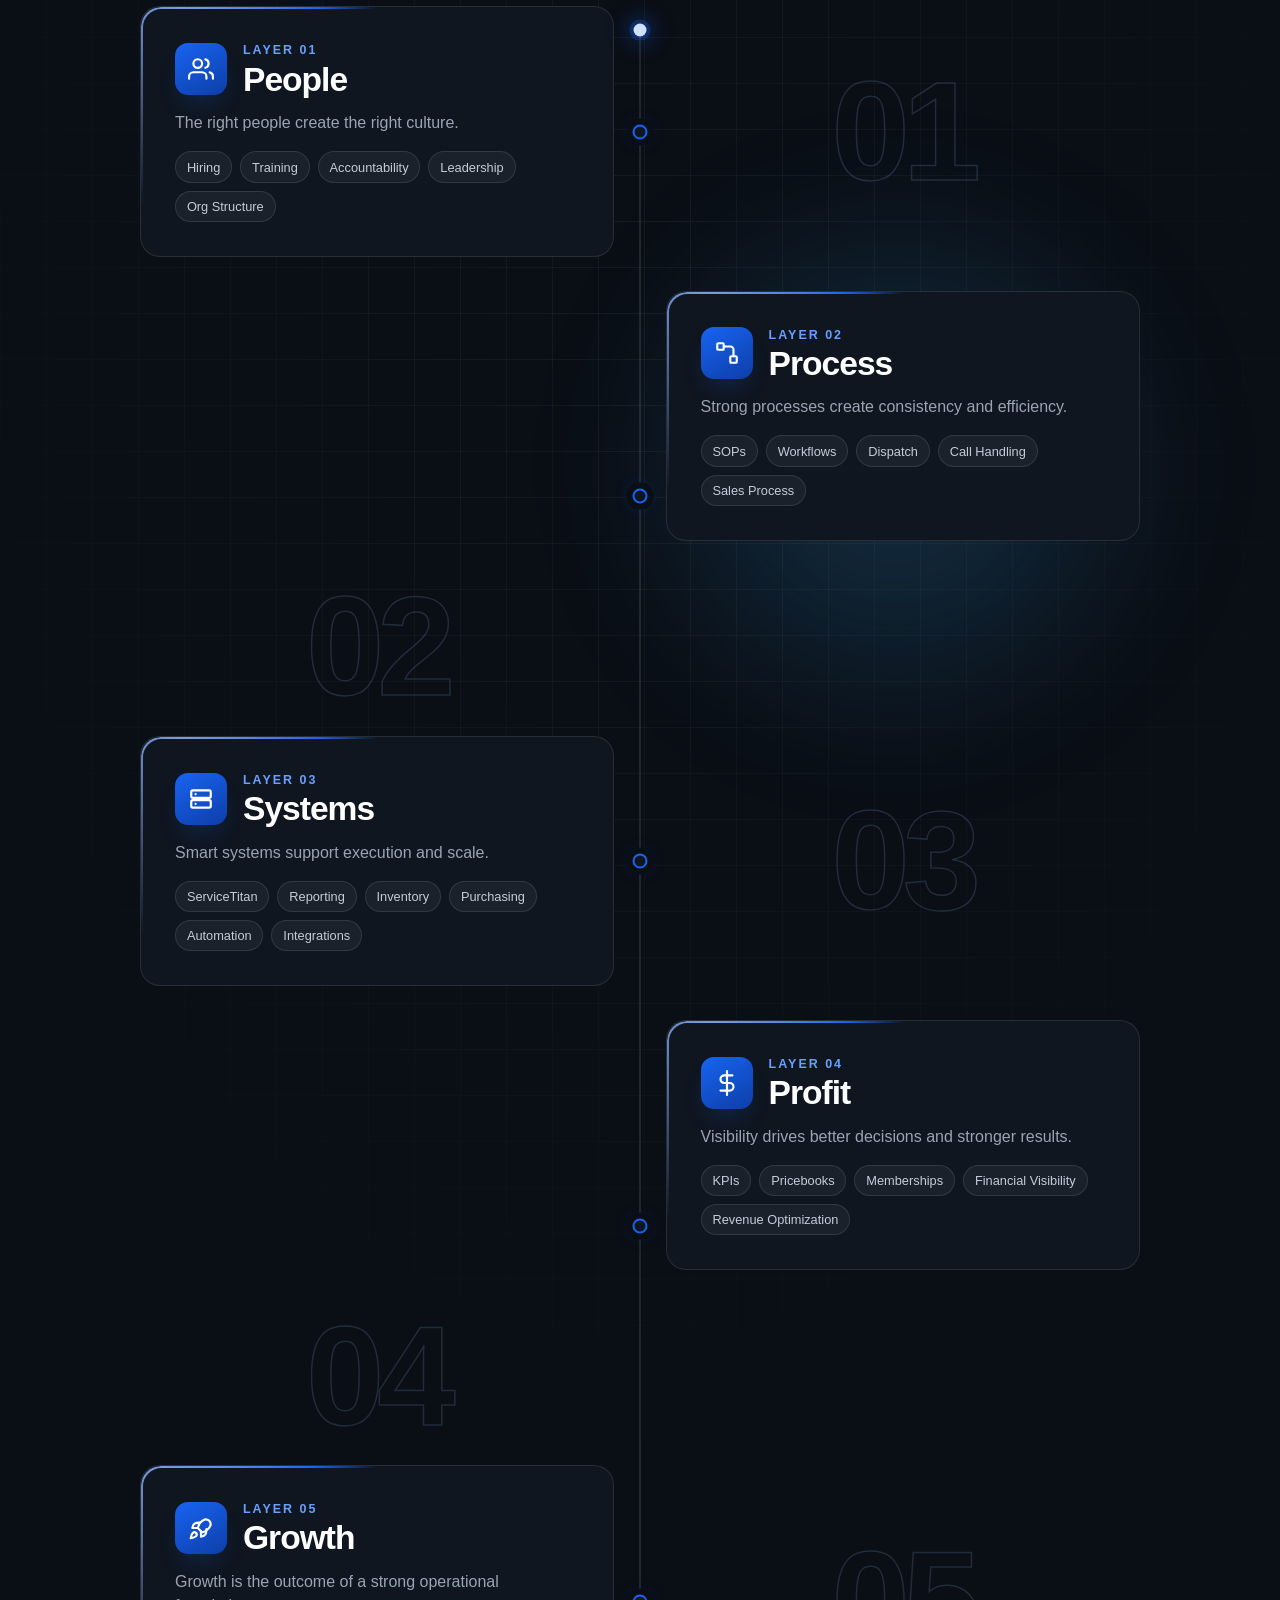
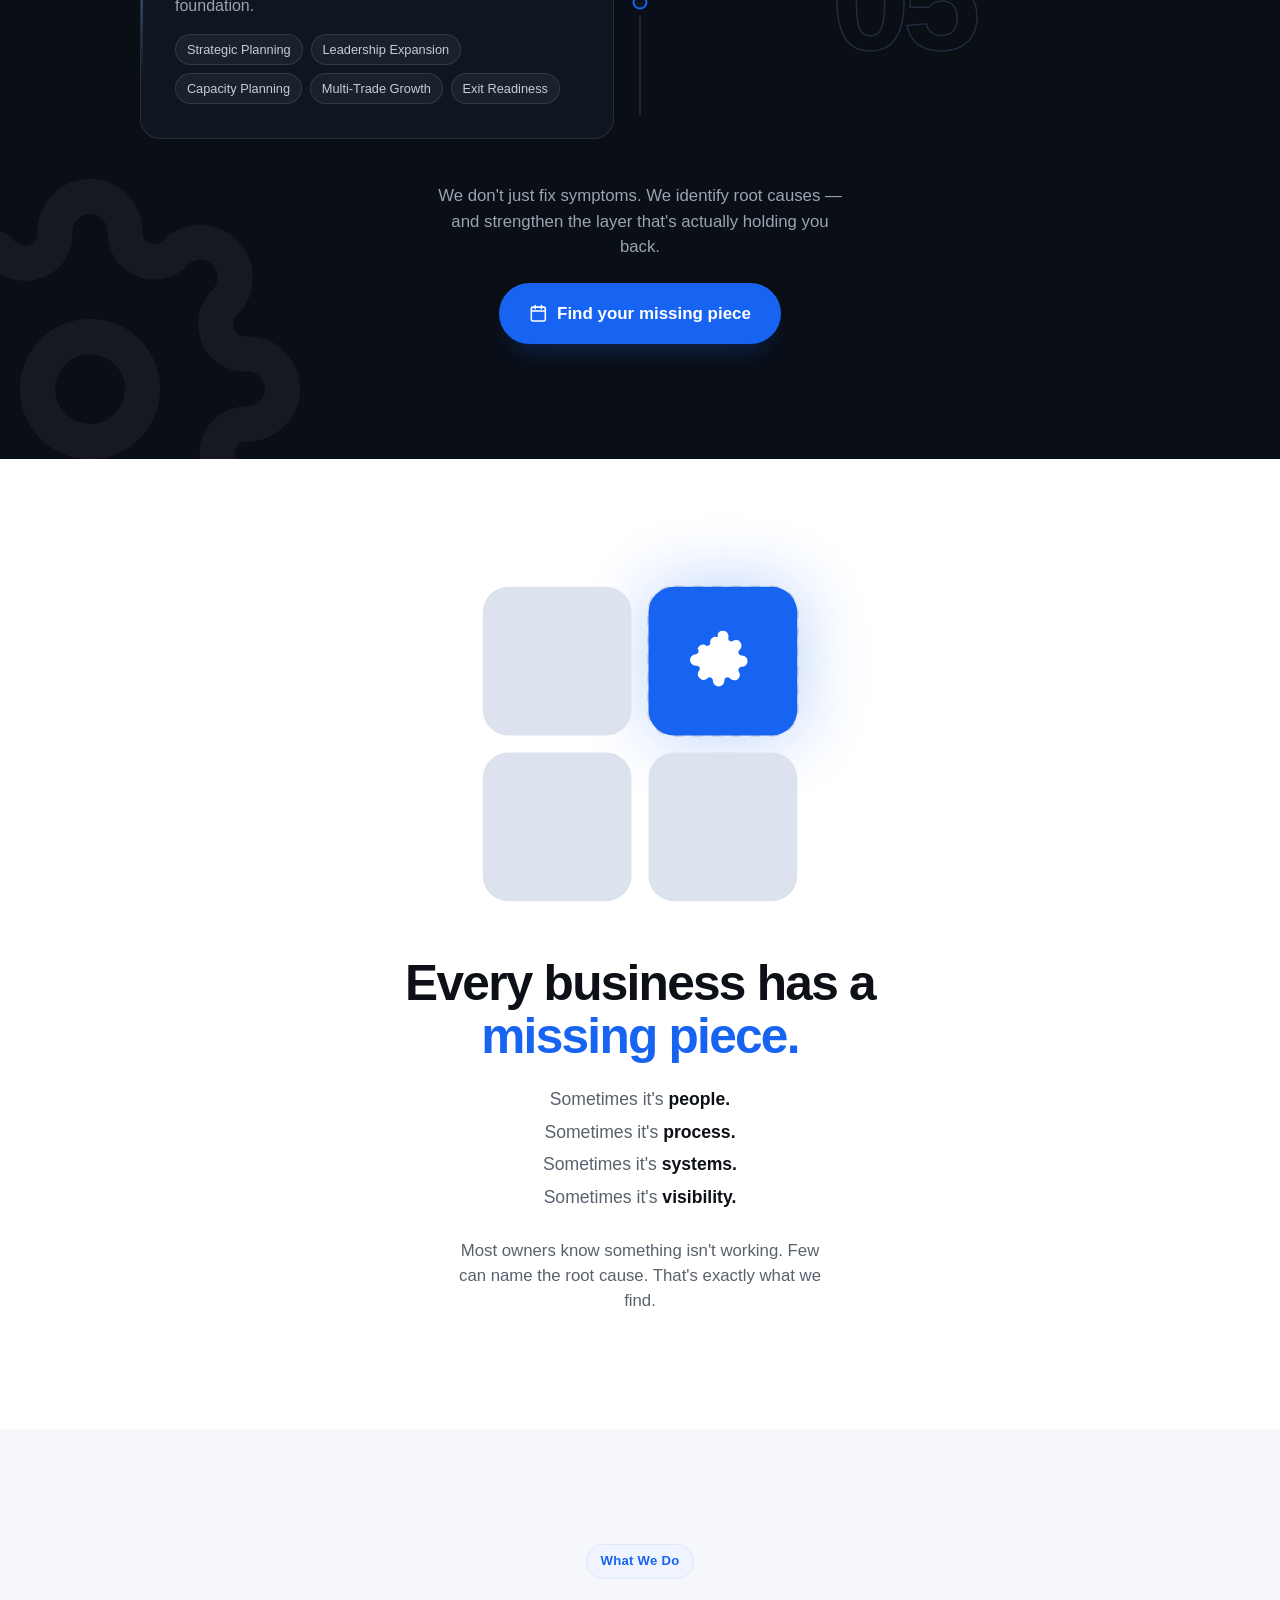
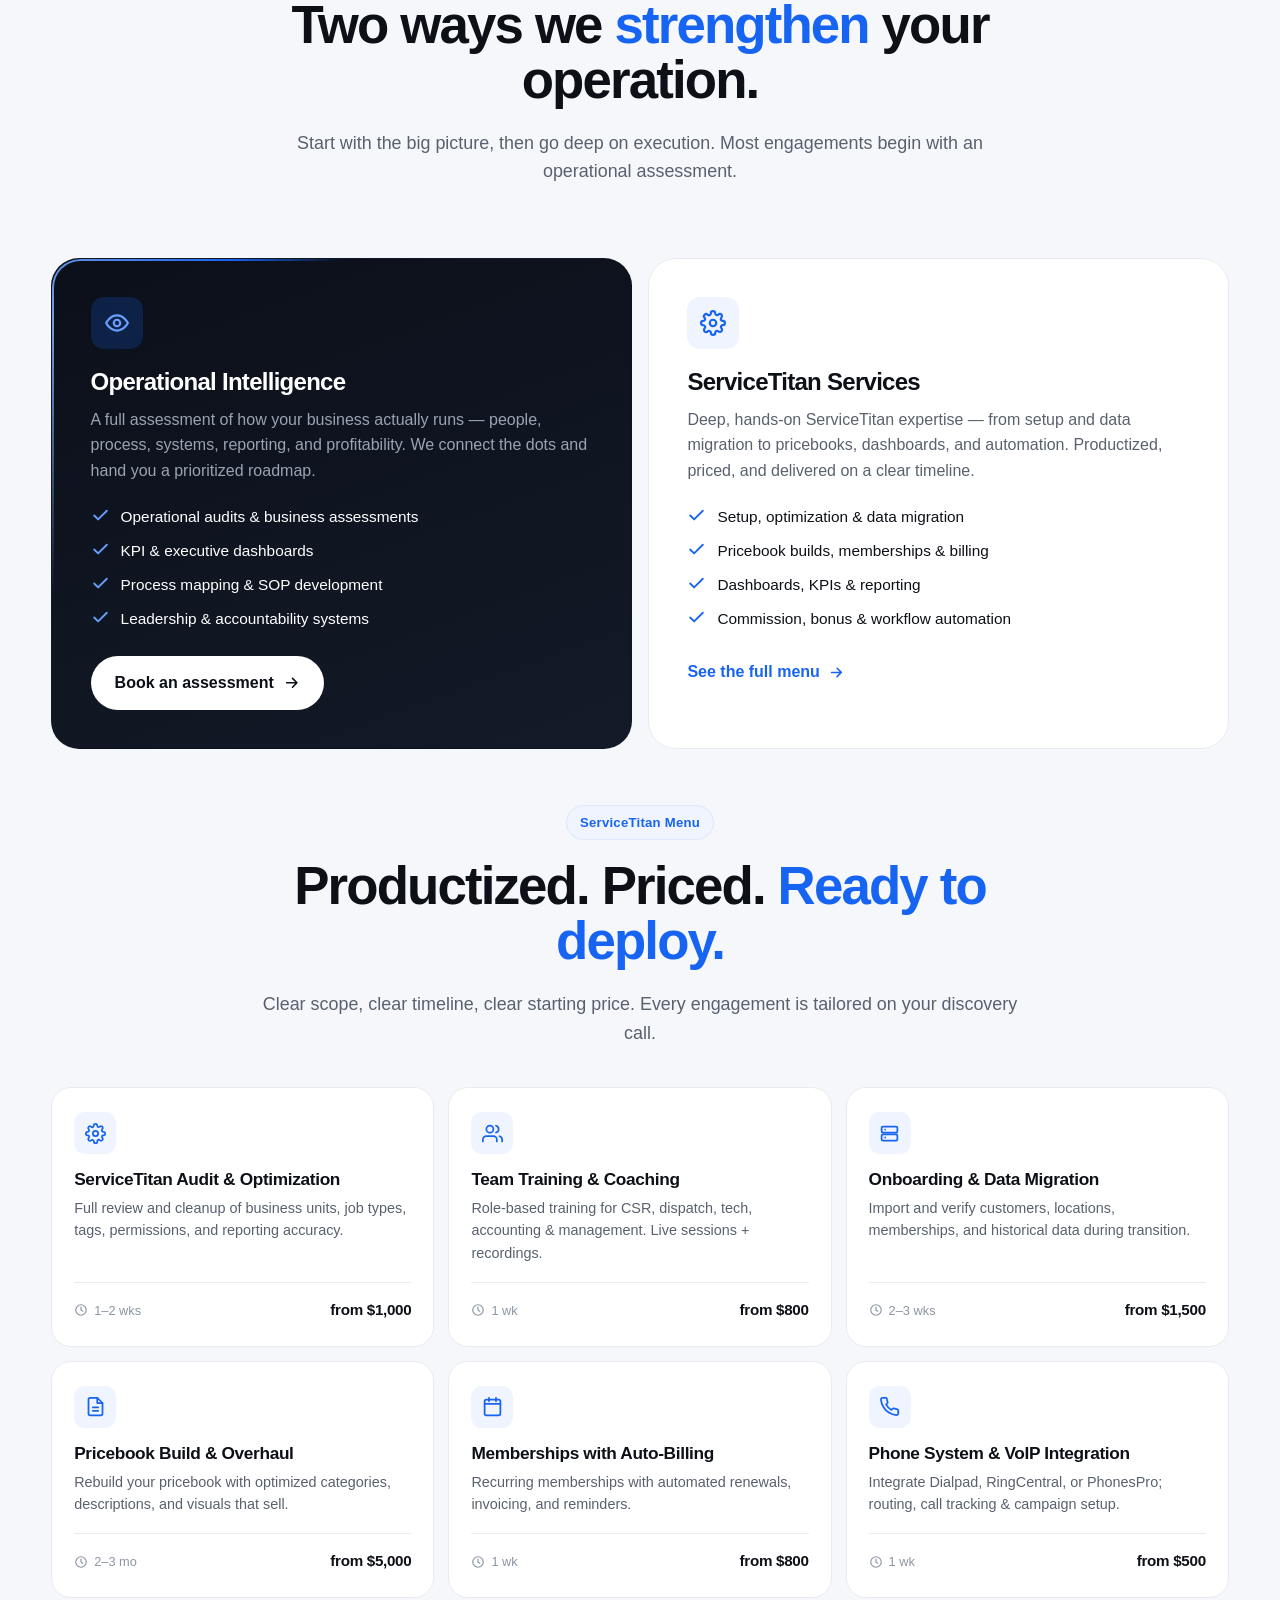
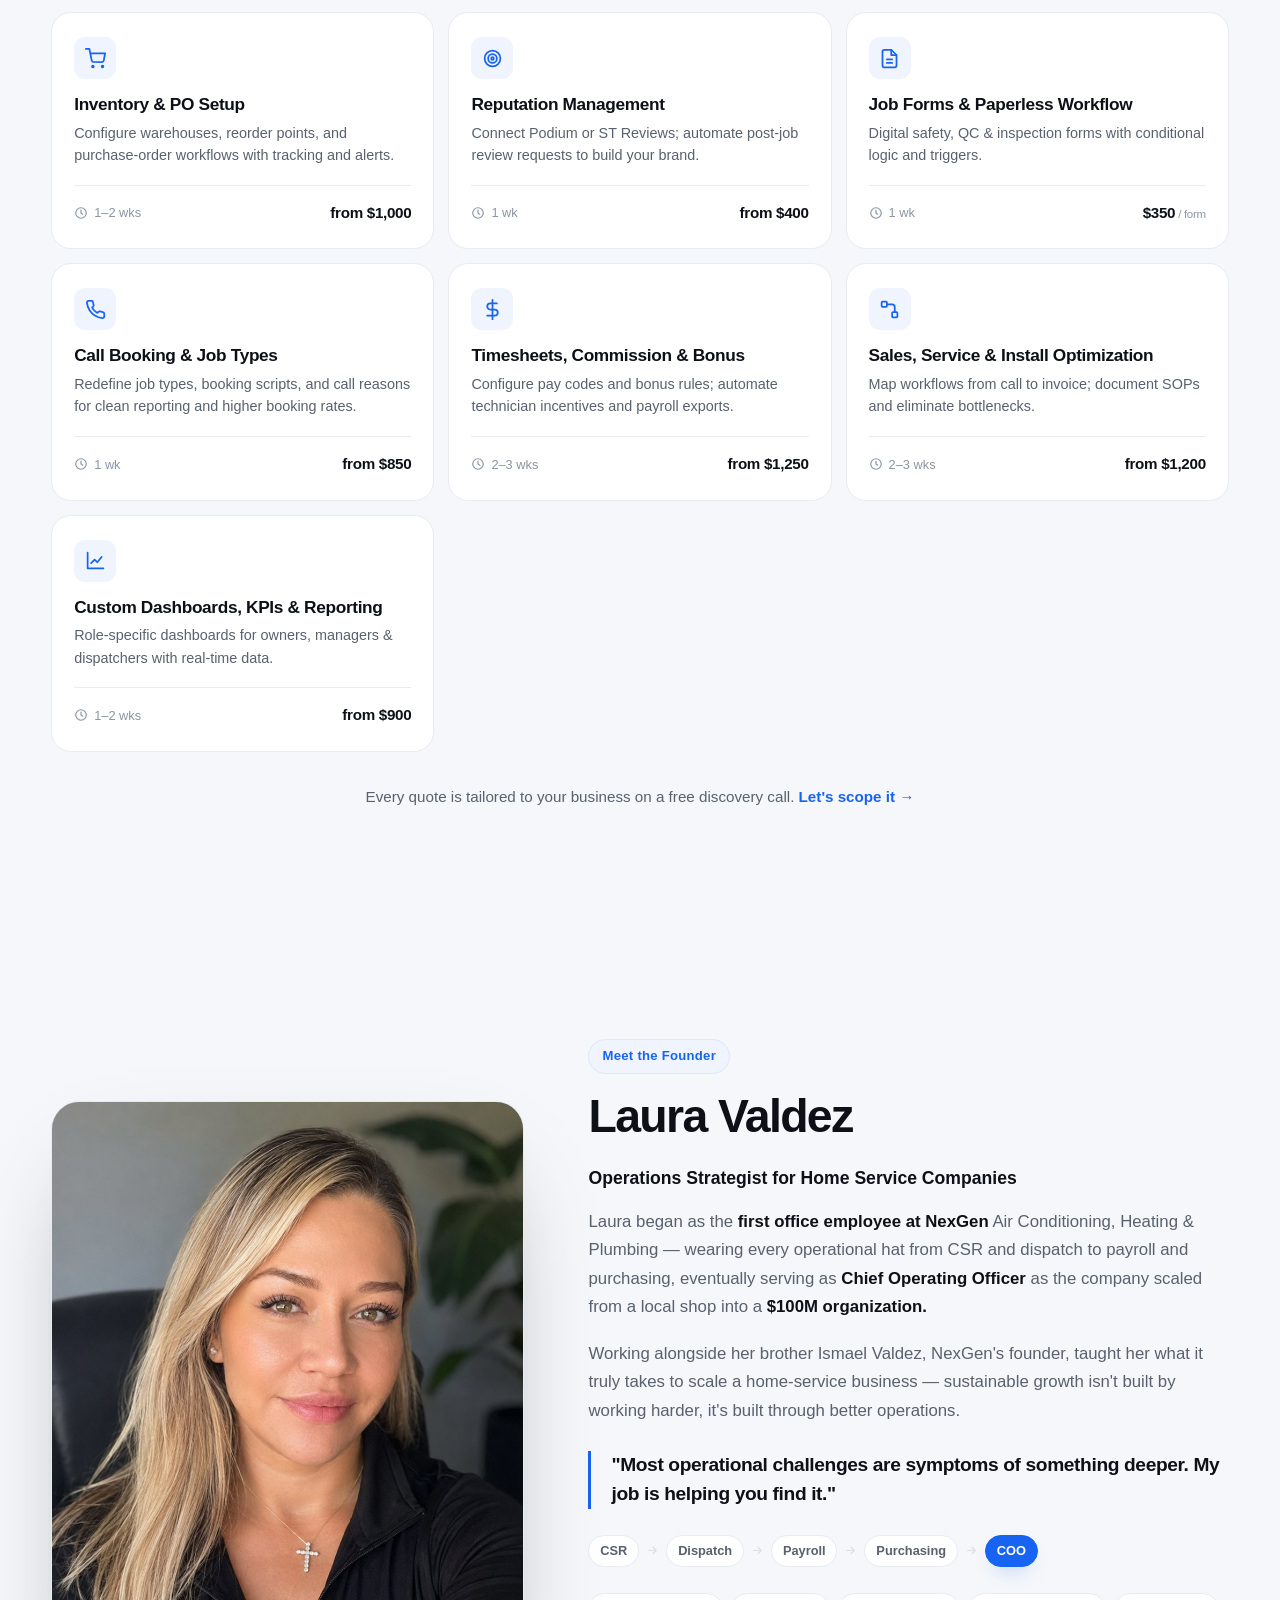
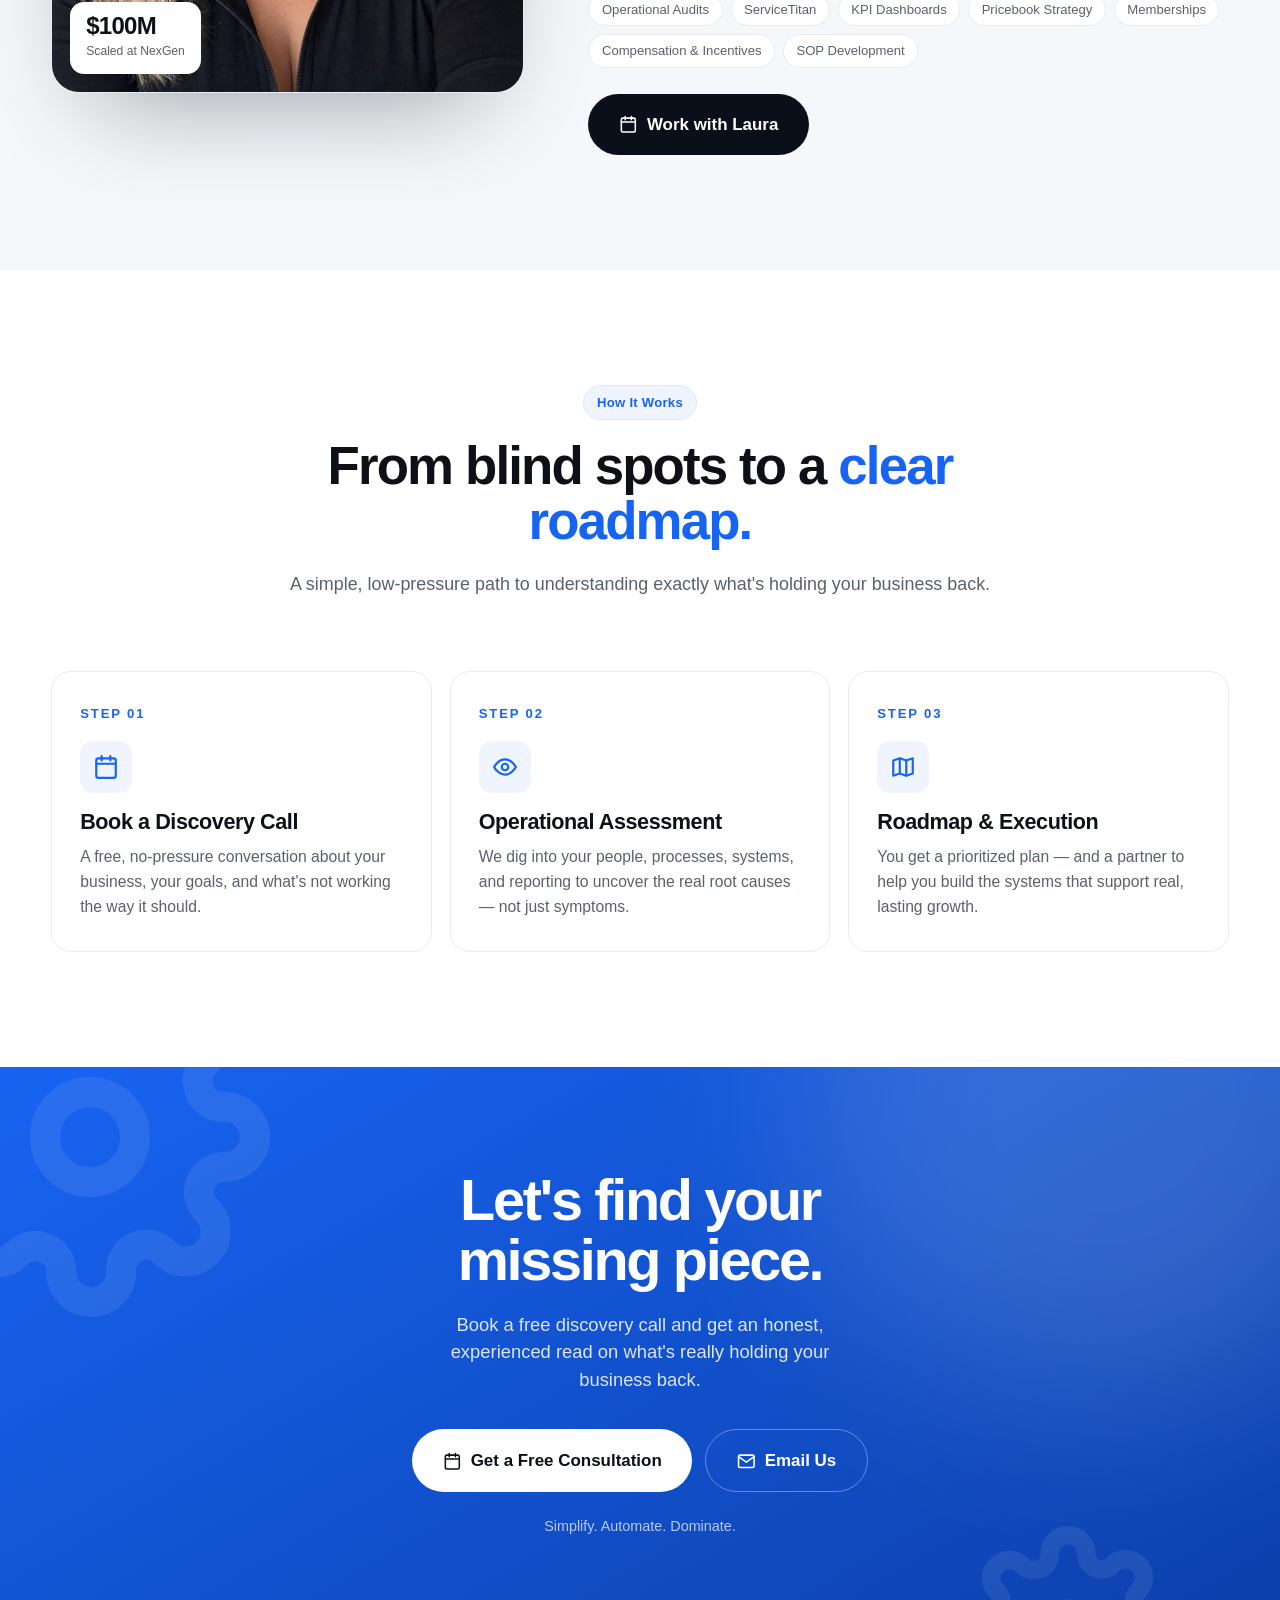
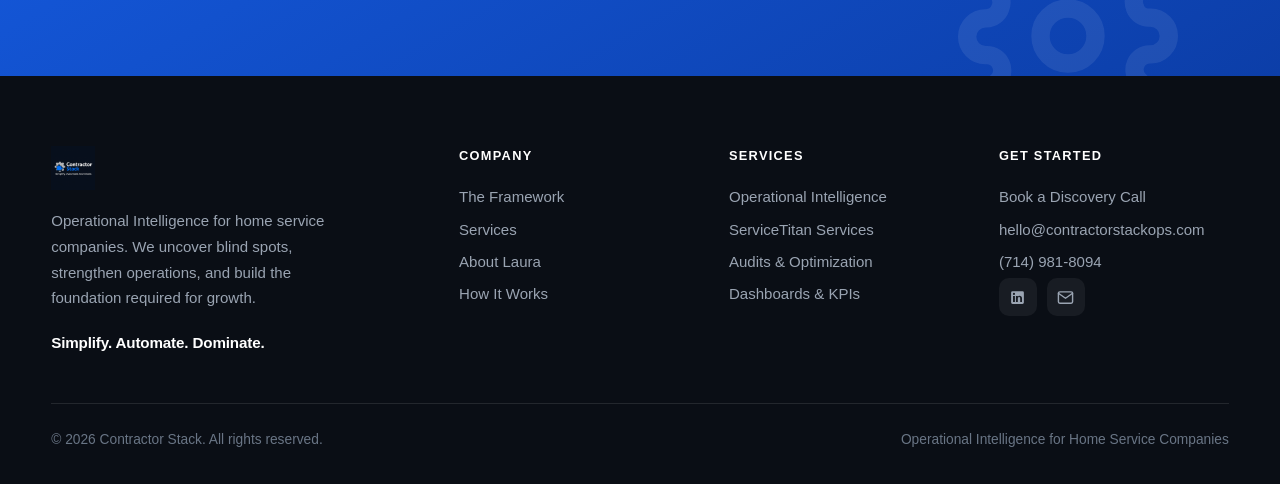
==== commit 5cbc5a6e: "update" ====
--- a/index.html
+++ b/index.html
@@ -49,7 +49,7 @@
     <a class="dl" href="about.html" data-close>About</a>
     <a class="dl" href="index.html#process" data-close>How It Works</a>
     <div class="drawer-foot">
-      <a class="btn btn-blue" href="contact.html" data-close><svg><use href="#i-cal"/></svg> Book a Free Discovery Call</a>
+      <a class="btn btn-blue" href="contact.html" data-close><svg><use href="#i-cal"/></svg> Get a Free Consultation</a>
     </div>
   </div>
 </div>
@@ -69,7 +69,7 @@
     <h1 class="reveal" data-d="1">Most contractors don't have a growth problem. They have an <span class="blue">operational problem.</span></h1>
     <p class="hero-sub reveal" data-d="2">Contractor Stack uncovers the blind spots, bottlenecks, and broken processes holding your business back — and builds the operational foundation required to scale.</p>
     <div class="hero-cta reveal" data-d="3">
-      <a class="btn btn-blue btn-lg" href="contact.html"><svg><use href="#i-cal"/></svg> Book a Free Discovery Call</a>
+      <a class="btn btn-blue btn-lg" href="contact.html"><svg><use href="#i-cal"/></svg> Get a Free Consultation</a>
       <a class="btn btn-ghost btn-lg" href="framework.html">See the framework</a>
     </div>
     <div class="hero-trust reveal" data-d="4"><svg><use href="#i-check"/></svg> Built by the operator who helped scale <b>NexGen to $100M</b></div>
@@ -344,7 +344,7 @@
     </div>
     <div class="cta-actions reveal" data-d="1">
       <!-- [PH] point to real Calendly / booking URL -->
-      <a class="btn btn-white btn-lg" href="contact.html"><svg><use href="#i-cal"/></svg> Book a Free Discovery Call</a>
+      <a class="btn btn-white btn-lg" href="contact.html"><svg><use href="#i-cal"/></svg> Get a Free Consultation</a>
       <a class="btn btn-outline-w btn-lg" href="mailto:hello@contractorstackops.com"><svg><use href="#i-mail"/></svg> Email Us</a>
     </div>
     <p style="margin-top:24px;font-size:.9rem;color:rgba(255,255,255,.7)">Simplify. Automate. Dominate.</p>
@@ -389,7 +389,7 @@
   </div>
 </footer>
 
-<div class="mcta"><a class="btn btn-blue" href="contact.html"><svg><use href="#i-cal"/></svg> Book a Free Discovery Call</a></div>
+<div class="mcta"><a class="btn btn-blue" href="contact.html"><svg><use href="#i-cal"/></svg> Get a Free Consultation</a></div>
 
 <script src="assets/site.js"></script>
 </body>
